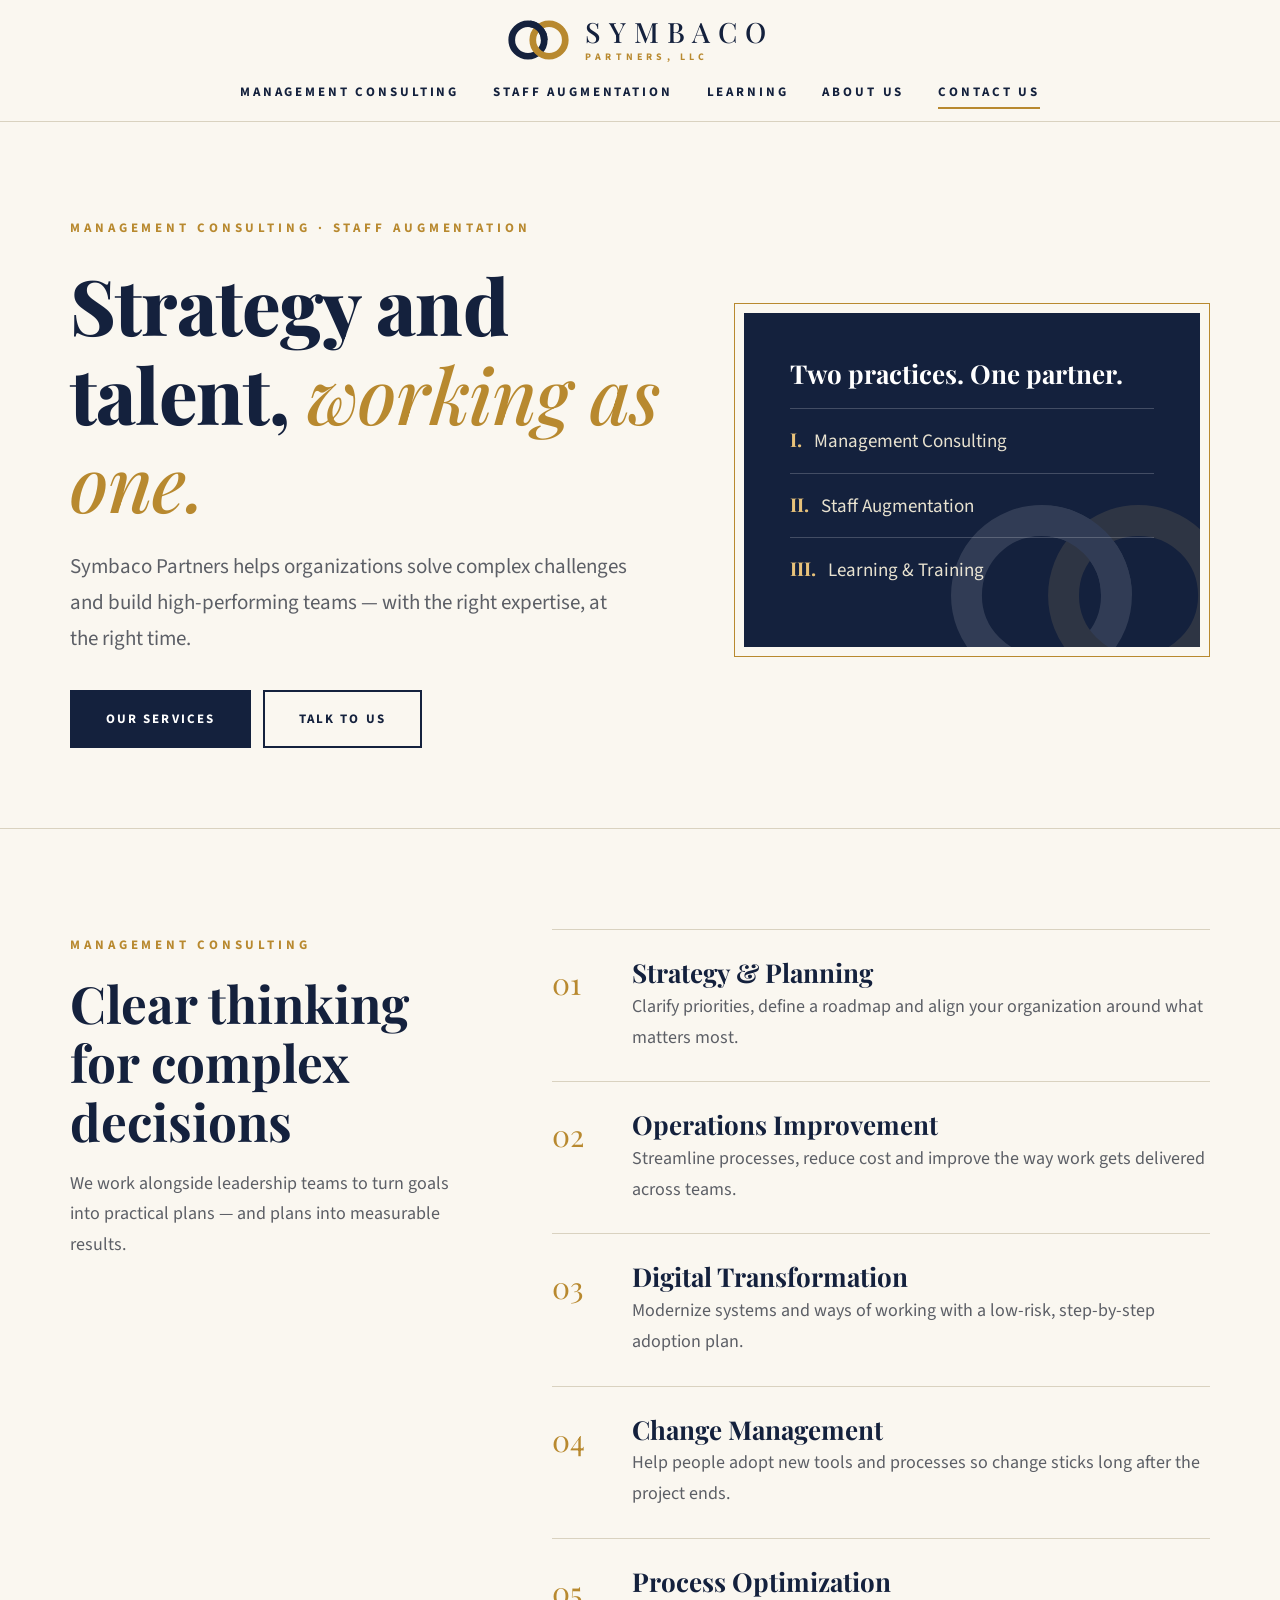
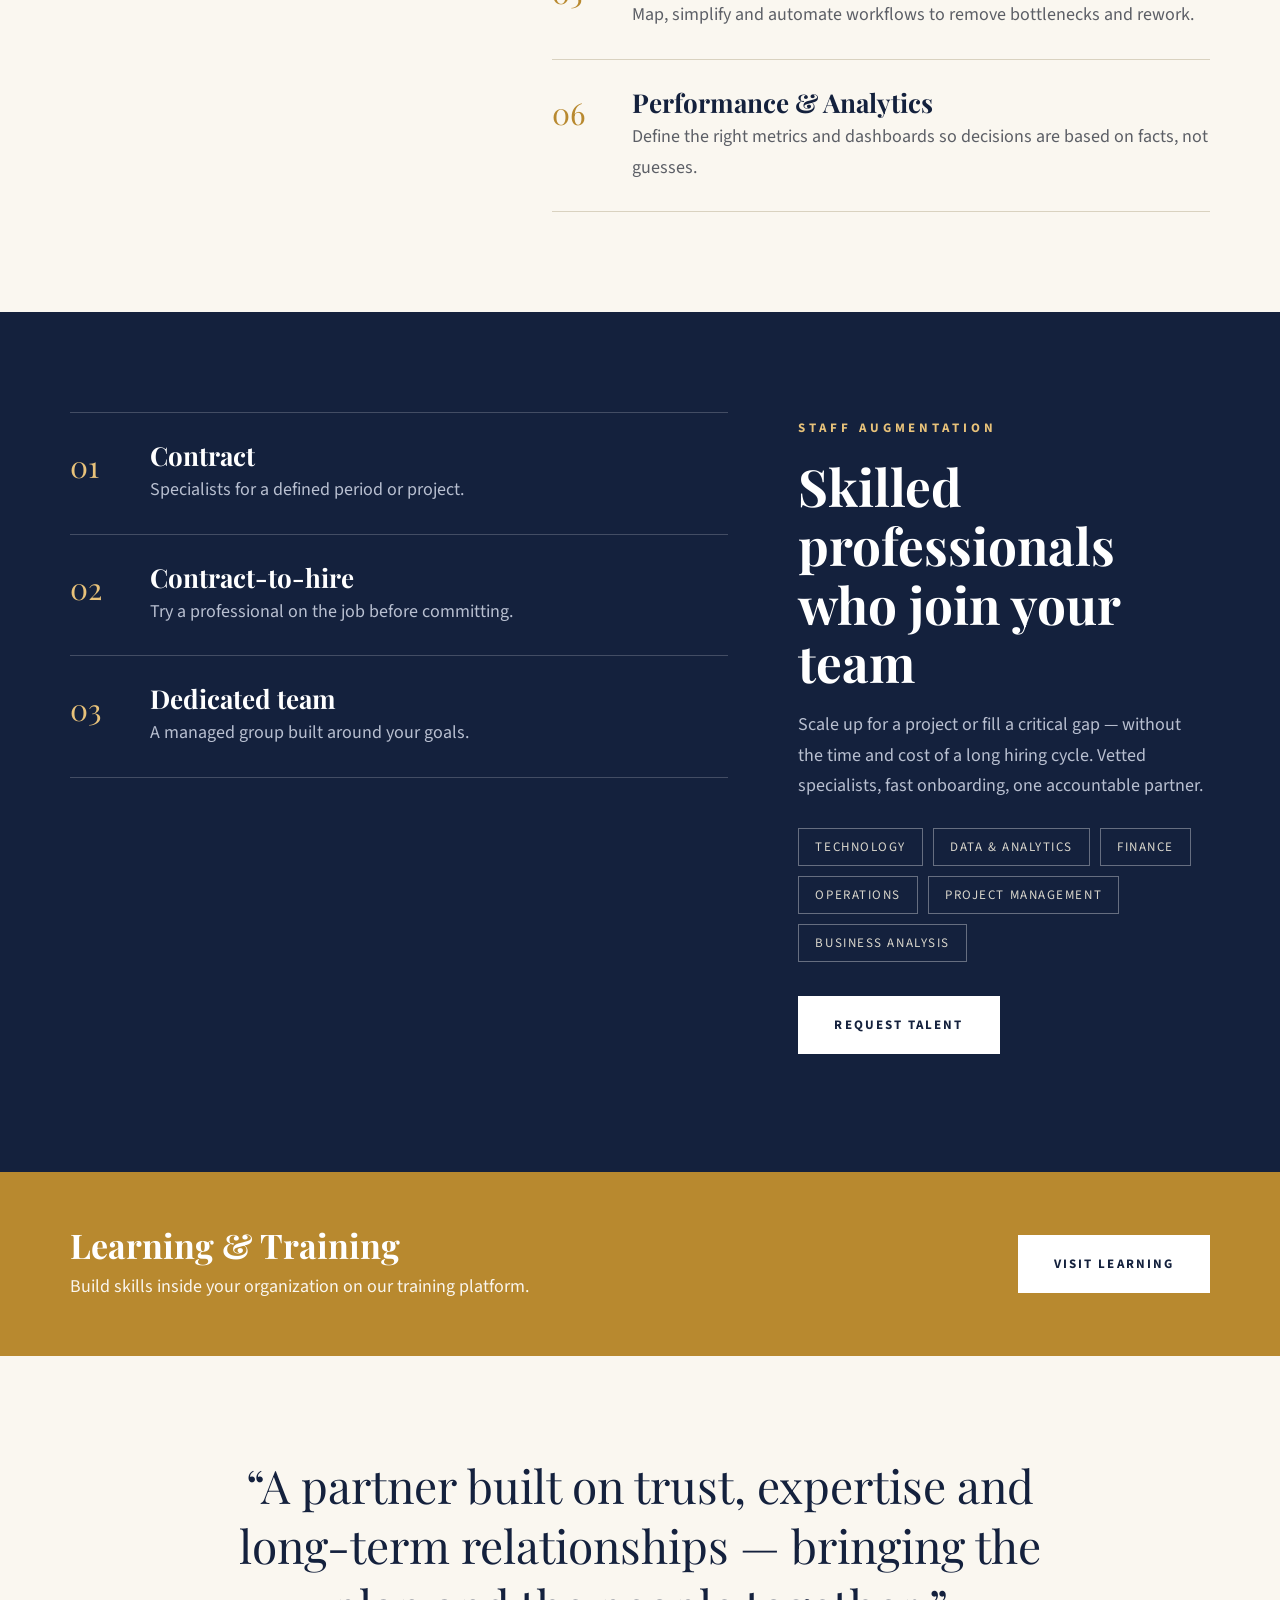
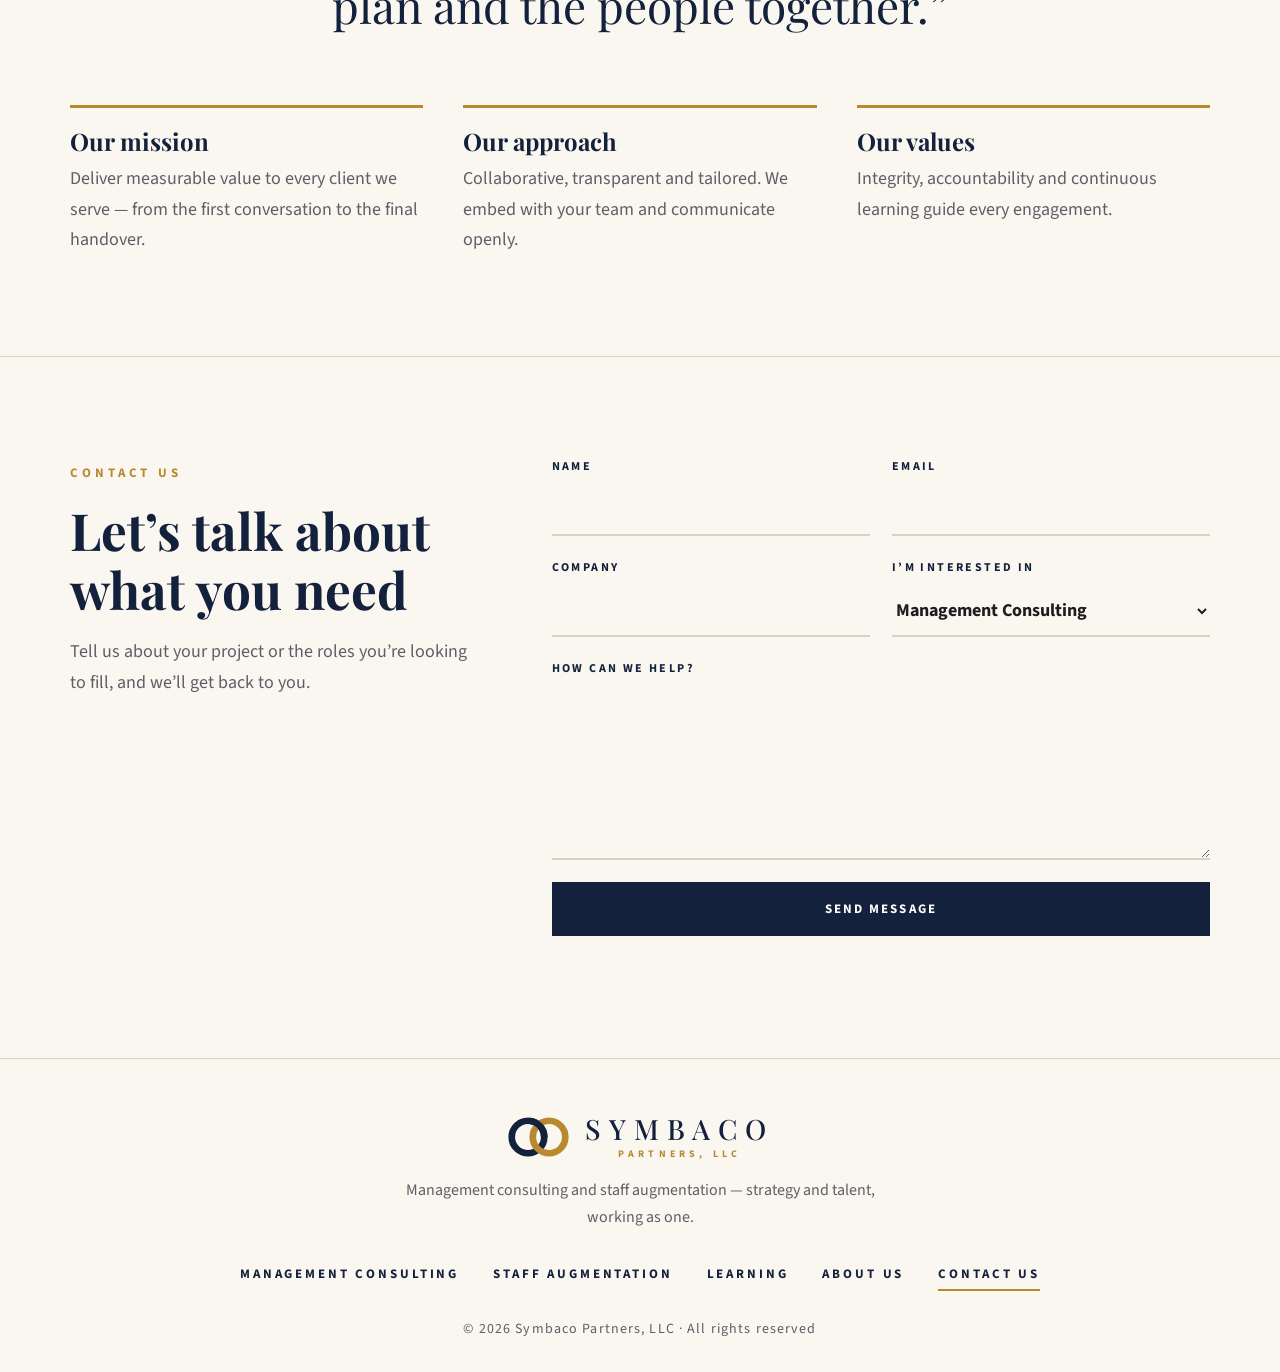
==== index.html @ 7334e963 "Symbaco Partners sample website: sample-1-executive" ====
<!doctype html>
<html lang="en"><head>
<meta charset="utf-8"><meta name="viewport" content="width=device-width,initial-scale=1">
<title>Symbaco Partners, LLC | Management Consulting & Staff Augmentation</title>
<meta name="description" content="Symbaco Partners helps organizations solve complex problems with expert management consulting and flexible staff augmentation.">
<meta name="theme-color" content="#14213d">
<link rel="canonical" href="https://symbaco-sample-1-executive.vercel.app/">
<meta property="og:type" content="website"><meta property="og:site_name" content="Symbaco Partners, LLC">
<meta property="og:title" content="Symbaco Partners, LLC | Management Consulting & Staff Augmentation"><meta property="og:description" content="Symbaco Partners helps organizations solve complex problems with expert management consulting and flexible staff augmentation.">
<meta property="og:url" content="https://symbaco-sample-1-executive.vercel.app/"><meta property="og:image" content="https://symbaco-sample-1-executive.vercel.app/assets/og-image.png">
<meta name="twitter:card" content="summary_large_image">
<link rel="icon" href="/assets/favicon.svg" type="image/svg+xml"><link rel="apple-touch-icon" href="/assets/apple-touch-icon.png">
<link rel="preconnect" href="https://fonts.googleapis.com"><link rel="preconnect" href="https://fonts.gstatic.com" crossorigin>
<link href="https://fonts.googleapis.com/css2?family=Playfair+Display:ital,wght@0,500;0,700;0,800;1,500&family=Source+Sans+3:wght@300;400;600;700&display=swap" rel="stylesheet">
<link rel="stylesheet" href="/css/style.css">
<script type="application/ld+json">{"@context":"https://schema.org","@type":"ProfessionalService","name":"Symbaco Partners, LLC","description":"Management consulting and staff augmentation.","url":"https://symbaco-sample-1-executive.vercel.app/","image":"https://symbaco-sample-1-executive.vercel.app/assets/og-image.png","areaServed":"US","serviceType":["Management Consulting","Staff Augmentation"]}</script>
</head><body class="">
<a class="skip" href="#main">Skip to content</a>
<header><div class="wrap top"><a class="brand " href="/" aria-label="Symbaco Partners, LLC – home"><svg xmlns="http://www.w3.org/2000/svg" viewBox="-6 20 136 92" style='height:44px;width:auto'><defs><clipPath id="a1"><rect x="44" y="0" width="40" height="66"/></clipPath></defs><circle cx="40" cy="66" r="34" fill="none" stroke="#14213d" stroke-width="14"/><circle cx="84" cy="66" r="34" fill="none" stroke="#b8892f" stroke-width="14"/><circle cx="40" cy="66" r="34" fill="none" stroke="#14213d" stroke-width="14" clip-path="url(#a1)"/></svg><span class="brand-text"><span class="b1">SYMBACO</span><span class="b2">PARTNERS, LLC</span></span></a><button class="burger" aria-label="Menu" aria-expanded="false" aria-controls="nav"><span></span><span></span><span></span></button><nav id="nav" aria-label="Main"><ul><li><a href="/#consulting">Management Consulting</a></li><li><a href="/#staffing">Staff Augmentation</a></li><li><a href="/learning">Learning</a></li><li><a href="/#about">About Us</a></li><li><a href="/#contact">Contact Us</a></li></ul></nav></div></header>
<main id="main">
<section class="hero" id="top"><div class="wrap"><div><span class="kicker">Management Consulting · Staff Augmentation</span>
<h1>Strategy and talent, <em>working as one.</em></h1><p>Symbaco Partners helps organizations solve complex challenges and build high-performing teams — with the right expertise, at the right time.</p>
<a class="btn" href="#consulting">Our services</a><a class="btn alt" href="#contact">Talk to us</a></div>
<div class="frame"><svg xmlns="http://www.w3.org/2000/svg" viewBox="-6 20 136 92" class="big" aria-hidden="true"><defs><clipPath id="a3"><rect x="44" y="0" width="40" height="66"/></clipPath></defs><circle cx="40" cy="66" r="34" fill="none" stroke="#fff" stroke-width="14"/><circle cx="84" cy="66" r="34" fill="none" stroke="#e8c27a" stroke-width="14"/><circle cx="40" cy="66" r="34" fill="none" stroke="#fff" stroke-width="14" clip-path="url(#a3)"/></svg><h3>Two practices. One partner.</h3><ul><li><b>I.</b>Management Consulting</li><li><b>II.</b>Staff Augmentation</li><li><b>III.</b>Learning &amp; Training</li></ul></div></div></section>
<hr class="rule">
<section id="consulting"><div class="wrap split"><div class="stick rv"><span class="kicker">Management Consulting</span><h2>Clear thinking for complex decisions</h2><p class="lede">We work alongside leadership teams to turn goals into practical plans — and plans into measurable results.</p></div><ul class="rows"><li class="rv"><div><h3>Strategy &amp; Planning</h3><p>Clarify priorities, define a roadmap and align your organization around what matters most.</p></div></li><li class="rv"><div><h3>Operations Improvement</h3><p>Streamline processes, reduce cost and improve the way work gets delivered across teams.</p></div></li><li class="rv"><div><h3>Digital Transformation</h3><p>Modernize systems and ways of working with a low-risk, step-by-step adoption plan.</p></div></li><li class="rv"><div><h3>Change Management</h3><p>Help people adopt new tools and processes so change sticks long after the project ends.</p></div></li><li class="rv"><div><h3>Process Optimization</h3><p>Map, simplify and automate workflows to remove bottlenecks and rework.</p></div></li><li class="rv"><div><h3>Performance &amp; Analytics</h3><p>Define the right metrics and dashboards so decisions are based on facts, not guesses.</p></div></li></ul></div></section>
<section id="staffing" class="dark"><div class="wrap split rev"><ul class="rows"><li class="rv"><div><h3>Contract</h3><p>Specialists for a defined period or project.</p></div></li><li class="rv"><div><h3>Contract-to-hire</h3><p>Try a professional on the job before committing.</p></div></li><li class="rv"><div><h3>Dedicated team</h3><p>A managed group built around your goals.</p></div></li></ul>
<div class="stick rv"><span class="kicker">Staff Augmentation</span><h2>Skilled professionals who join your team</h2><p class="lede">Scale up for a project or fill a critical gap — without the time and cost of a long hiring cycle. Vetted specialists, fast onboarding, one accountable partner.</p><div class="chips"><span>Technology</span><span>Data &amp; Analytics</span><span>Finance</span><span>Operations</span><span>Project Management</span><span>Business Analysis</span></div><p style="margin-top:34px"><a class="btn" style="background:#fff;color:var(--navy);border-color:#fff" href="#contact">Request talent</a></p></div></div></section>
<section class="band" style="padding:54px 0"><div class="wrap"><div><h2>Learning &amp; Training</h2><p>Build skills inside your organization on our training platform.</p></div><a class="btn" href="/learning">Visit Learning</a></div></section>
<section id="about"><div class="wrap"><p class="quote rv">“A partner built on trust, expertise and long-term relationships — bringing the plan and the people together.”</p>
<div class="three"><div class="rv"><h3>Our mission</h3><p>Deliver measurable value to every client we serve — from the first conversation to the final handover.</p></div><div class="rv"><h3>Our approach</h3><p>Collaborative, transparent and tailored. We embed with your team and communicate openly.</p></div><div class="rv"><h3>Our values</h3><p>Integrity, accountability and continuous learning guide every engagement.</p></div></div></div></section>
<hr class="rule">
<section id="contact"><div class="wrap split"><div class="rv"><span class="kicker">Contact Us</span><h2>Let’s talk about what you need</h2><p class="lede">Tell us about your project or the roles you’re looking to fill, and we’ll get back to you.</p></div><form id="contact-form" class="rv" novalidate>
<div class="row2"><label>Name<input name="name" required autocomplete="name"></label><label>Email<input type="email" name="email" required autocomplete="email"></label></div>
<div class="row2"><label>Company<input name="company" autocomplete="organization"></label><label>I’m interested in<select name="service"><option>Management Consulting</option><option>Staff Augmentation</option><option>Learning &amp; Training</option><option>Something else</option></select></label></div>
<label>How can we help?<textarea name="message" rows="5" required></textarea></label>
<input class="hp" name="website" tabindex="-1" autocomplete="off" aria-hidden="true">
<button class="btn" type="submit">Send message</button><p id="form-status" class="note" role="status" aria-live="polite"></p></form></div></section>
</main>
<footer><div class="wrap"><a class="brand " href="/" aria-label="Symbaco Partners, LLC – home"><svg xmlns="http://www.w3.org/2000/svg" viewBox="-6 20 136 92" style='height:44px;width:auto'><defs><clipPath id="a2"><rect x="44" y="0" width="40" height="66"/></clipPath></defs><circle cx="40" cy="66" r="34" fill="none" stroke="#14213d" stroke-width="14"/><circle cx="84" cy="66" r="34" fill="none" stroke="#b8892f" stroke-width="14"/><circle cx="40" cy="66" r="34" fill="none" stroke="#14213d" stroke-width="14" clip-path="url(#a2)"/></svg><span class="brand-text"><span class="b1">SYMBACO</span><span class="b2">PARTNERS, LLC</span></span></a><p>Management consulting and staff augmentation — strategy and talent, working as one.</p><nav aria-label="Main"><ul><li><a href="/#consulting">Management Consulting</a></li><li><a href="/#staffing">Staff Augmentation</a></li><li><a href="/learning">Learning</a></li><li><a href="/#about">About Us</a></li><li><a href="/#contact">Contact Us</a></li></ul></nav><small>© <span id="year">2026</span> Symbaco Partners, LLC · All rights reserved</small></div></footer>
<script src="/js/main.js" defer></script></body></html>
---- css/style.css ----
:root{--ivory:#faf7f0;--navy:#14213d;--gold:#b8892f;--ink:#1d1d1f;--mut:#5c5f66;--line:#d9d2c0}
*{box-sizing:border-box}html{scroll-behavior:smooth;scroll-padding-top:110px}
body{margin:0;background:var(--ivory);color:var(--ink);font-family:"Source Sans 3",Helvetica,Arial,sans-serif;font-size:18px;line-height:1.7}
h1,h2,h3,h4{font-family:"Playfair Display",Georgia,serif;color:var(--navy);line-height:1.15;margin:0}
a{color:var(--gold)}.skip{position:absolute;left:-999px;background:var(--navy);color:#fff;padding:10px}.skip:focus{left:8px;top:8px;z-index:99}
:focus-visible{outline:3px solid var(--gold);outline-offset:3px}
.wrap{width:min(1140px,100% - 48px);margin-inline:auto}
header{background:var(--ivory);border-bottom:1px solid var(--line);position:sticky;top:0;z-index:40}
.top{display:flex;flex-direction:column;align-items:center;padding:18px 0 0}
.brand{display:flex;align-items:center;gap:14px;text-decoration:none}
.b1{font-family:"Playfair Display",serif;font-size:28px;letter-spacing:.28em;color:var(--navy);font-weight:500}
.b2{font-size:10px;letter-spacing:.42em;color:var(--gold);font-weight:700;margin-top:6px}
.brand-text{display:flex;flex-direction:column;line-height:1}
nav ul{display:flex;gap:34px;list-style:none;margin:14px 0 0;padding:0 0 14px;justify-content:center}
nav a{color:var(--navy);text-decoration:none;font-size:13px;letter-spacing:.22em;text-transform:uppercase;font-weight:700;padding:6px 0;border-bottom:2px solid transparent}
nav a:hover,nav a.active{border-bottom-color:var(--gold)}
.burger{display:none;position:absolute;right:20px;top:22px;background:none;border:1px solid var(--navy);width:44px;height:44px;cursor:pointer}
.burger span{display:block;width:20px;height:2px;background:var(--navy);margin:5px auto}
.hero{padding:90px 0 80px}
.hero .wrap{display:grid;grid-template-columns:1.25fr 1fr;gap:70px;align-items:center}
.kicker{font-size:13px;letter-spacing:.3em;text-transform:uppercase;color:var(--gold);font-weight:700}
.hero h1{font-size:clamp(44px,6vw,80px);font-weight:800;margin:18px 0 24px;letter-spacing:-.01em}
.hero h1 em{color:var(--gold);font-weight:500}
.hero p{font-size:21px;color:var(--mut);max-width:560px;margin:0 0 34px}
.btn{display:inline-block;padding:16px 34px;background:var(--navy);color:#fff;text-decoration:none;letter-spacing:.16em;text-transform:uppercase;font-size:13px;font-weight:700;border:2px solid var(--navy);font-family:inherit;cursor:pointer}
.btn:hover{background:transparent;color:var(--navy)}.btn.alt{background:transparent;color:var(--navy);margin-left:12px}.btn.alt:hover{background:var(--navy);color:#fff}
.frame{overflow:hidden;background:var(--navy);padding:46px;position:relative;color:#e8e2d0;border:10px solid var(--ivory);outline:1px solid var(--gold);outline-offset:-1px}
.frame .big{position:absolute;right:-40px;bottom:-50px;width:300px;opacity:.12}
.frame h3{color:#fff;font-size:26px;margin-bottom:20px}.frame ul{list-style:none;margin:0;padding:0}
.frame li{padding:14px 0;border-top:1px solid rgba(255,255,255,.2);font-size:19px}.frame li b{color:#e8c27a;font-family:"Playfair Display",serif;margin-right:12px}
.rule{height:1px;background:var(--line);border:0;margin:0}
section{padding:100px 0}
.split{display:grid;grid-template-columns:1fr 1.6fr;gap:70px}
.split.rev{grid-template-columns:1.6fr 1fr}
.split h2{font-size:clamp(34px,4vw,52px);margin:14px 0 18px}.split .lede{color:var(--mut)}
.stick{position:sticky;top:150px;align-self:start}
.rows{list-style:none;margin:0;padding:0;counter-reset:r}
.rows li{display:grid;grid-template-columns:70px 1fr;gap:10px;padding:28px 0;border-top:1px solid var(--line)}
.rows li:last-child{border-bottom:1px solid var(--line)}
.rows li::before{counter-increment:r;content:counter(r,decimal-leading-zero);font-family:"Playfair Display",serif;font-size:30px;color:var(--gold)}
.rows h3{font-size:26px;margin-bottom:4px}.rows p{margin:0;color:var(--mut)}
.dark{background:var(--navy);color:#d9d6cc}.dark h2,.dark h3{color:#fff}.dark .lede{color:#b8bfd0}
.dark .rows li{border-color:rgba(255,255,255,.2)}.dark .rows p{color:#b8bfd0}.dark .rows li::before{color:#e8c27a}
.dark .kicker{color:#e8c27a}
.chips{display:flex;flex-wrap:wrap;gap:10px;margin-top:26px}.chips span{border:1px solid rgba(255,255,255,.35);padding:7px 16px;font-size:13px;letter-spacing:.12em;text-transform:uppercase}
.quote{font-family:"Playfair Display",serif;font-size:clamp(28px,3.6vw,46px);line-height:1.3;text-align:center;max-width:900px;margin:0 auto 70px;color:var(--navy)}
.three{display:grid;grid-template-columns:repeat(3,1fr);gap:40px}
.three div{border-top:3px solid var(--gold);padding-top:20px}.three h3{font-size:24px;margin-bottom:8px}.three p{margin:0;color:var(--mut)}
.band{background:var(--gold);color:#fff;padding:54px 0}
.band .wrap{display:flex;justify-content:space-between;align-items:center;gap:24px;flex-wrap:wrap}
.band h2{color:#fff;font-size:34px}.band p{margin:6px 0 0;opacity:.92}.band .btn{background:#fff;color:var(--navy);border-color:#fff}.band .btn:hover{background:transparent;color:#fff}
form{display:grid;gap:22px}.row2{display:grid;grid-template-columns:1fr 1fr;gap:22px}
label{font-size:12px;letter-spacing:.2em;text-transform:uppercase;font-weight:700;color:var(--navy);display:grid;gap:6px}
input,select,textarea{font:inherit;font-size:18px;border:0;border-bottom:2px solid var(--line);background:transparent;padding:10px 0;color:var(--ink);border-radius:0;width:100%}
input:focus,select:focus,textarea:focus{outline:0;border-bottom-color:var(--gold)}
.note{margin:0;font-size:15px}.ok{color:#2f7a3d}.err{color:#a3262a}.hp{position:absolute;left:-9999px}
footer{background:var(--ivory);border-top:1px solid var(--line);padding:56px 0 30px;text-align:center}
footer .brand{justify-content:center}footer p{color:var(--mut);margin:18px auto 0;max-width:480px;font-size:16px}
footer small{display:block;margin-top:30px;color:var(--mut);font-size:14px;letter-spacing:.08em}
footer nav ul{padding:0;margin:26px 0 0}
.rv{opacity:0;transform:translateY(20px);transition:.7s}.rv.in{opacity:1;transform:none}
.pagehead{padding:90px 0 60px;text-align:center}.pagehead h1{font-size:clamp(40px,5vw,66px);margin:14px 0}.pagehead p{color:var(--mut);max-width:620px;margin:0 auto;font-size:21px}
@media(prefers-reduced-motion:reduce){html{scroll-behavior:auto}.rv{opacity:1;transform:none;transition:none}}
@media(max-width:900px){.hero .wrap,.split,.split.rev{grid-template-columns:1fr;gap:40px}.three{grid-template-columns:1fr}.stick{position:static}.row2{grid-template-columns:1fr}
.burger{display:block}nav{display:none;width:100%;border-top:1px solid var(--line)}nav.open{display:block}nav ul{flex-direction:column;align-items:center;gap:6px;margin:0;padding:14px 0 18px}
.top{position:relative}section{padding:70px 0}.hero{padding:60px 0}.btn.alt{margin:12px 0 0}}
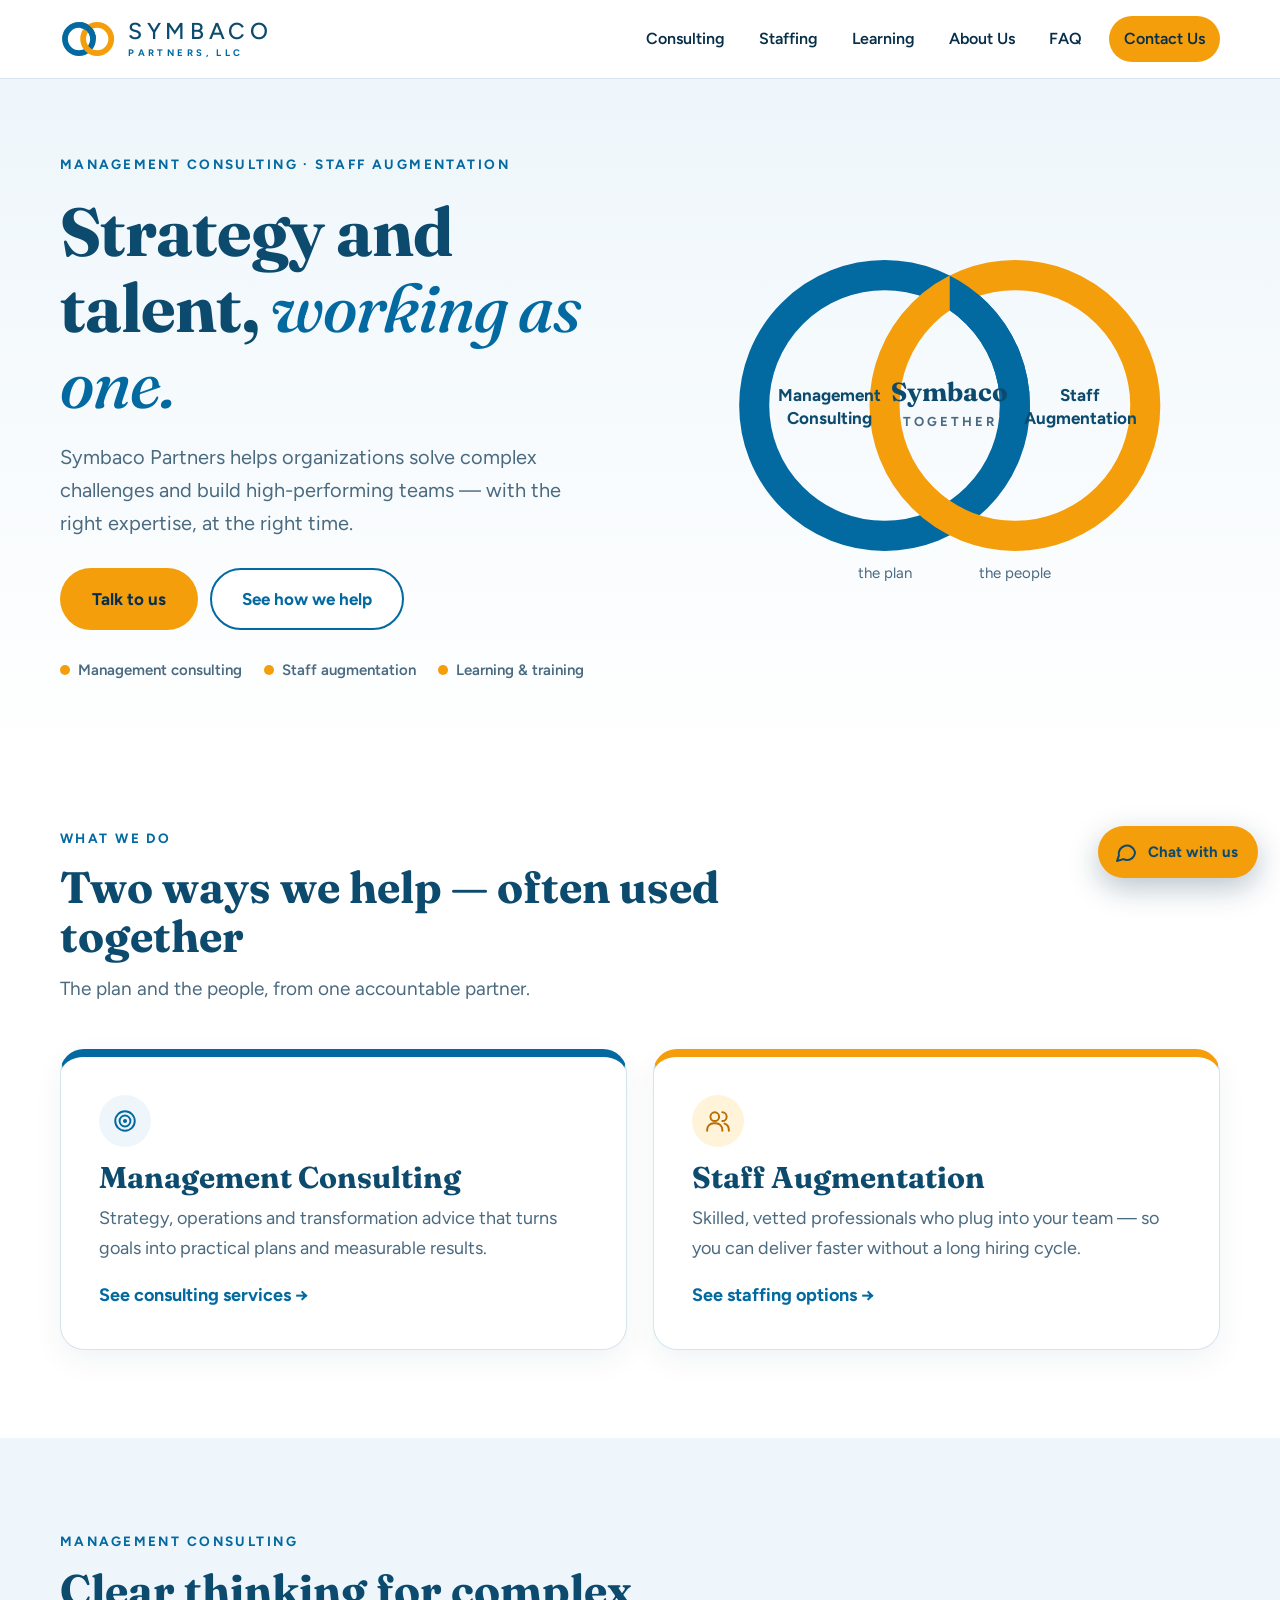
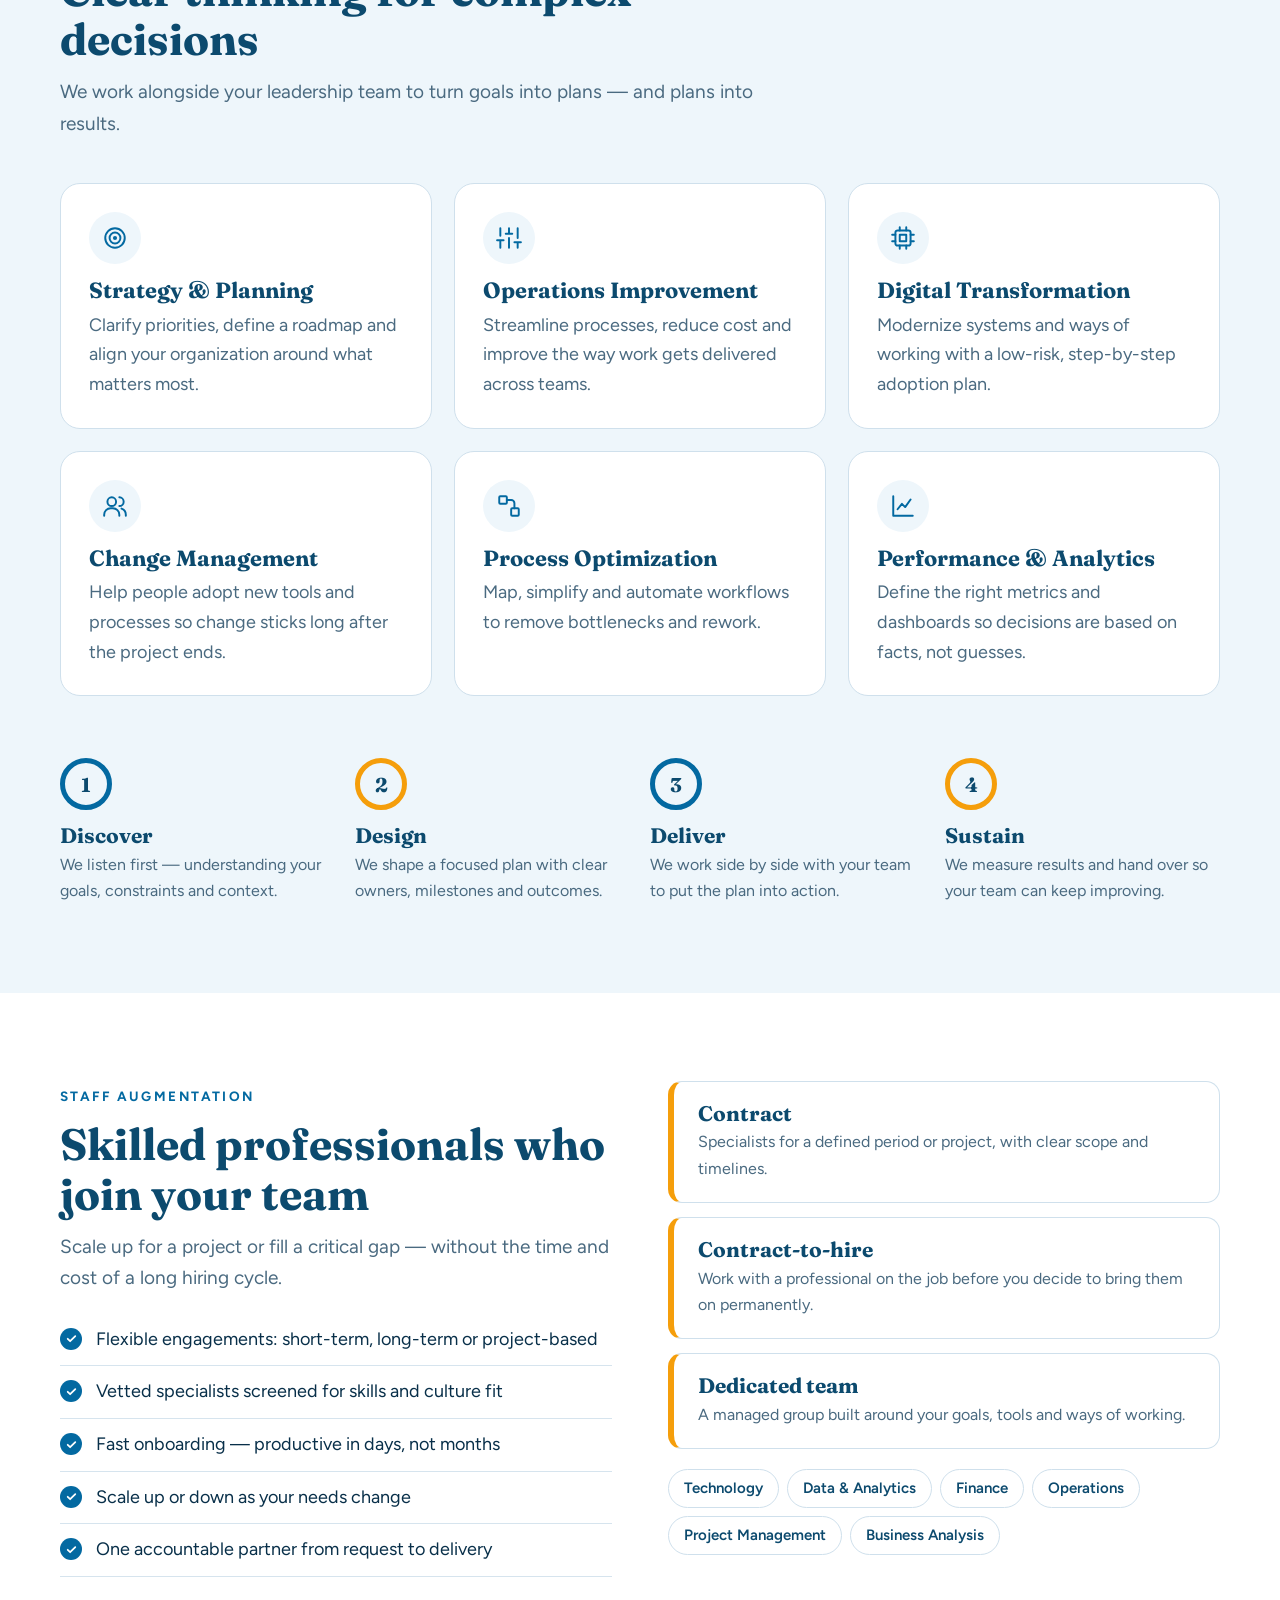
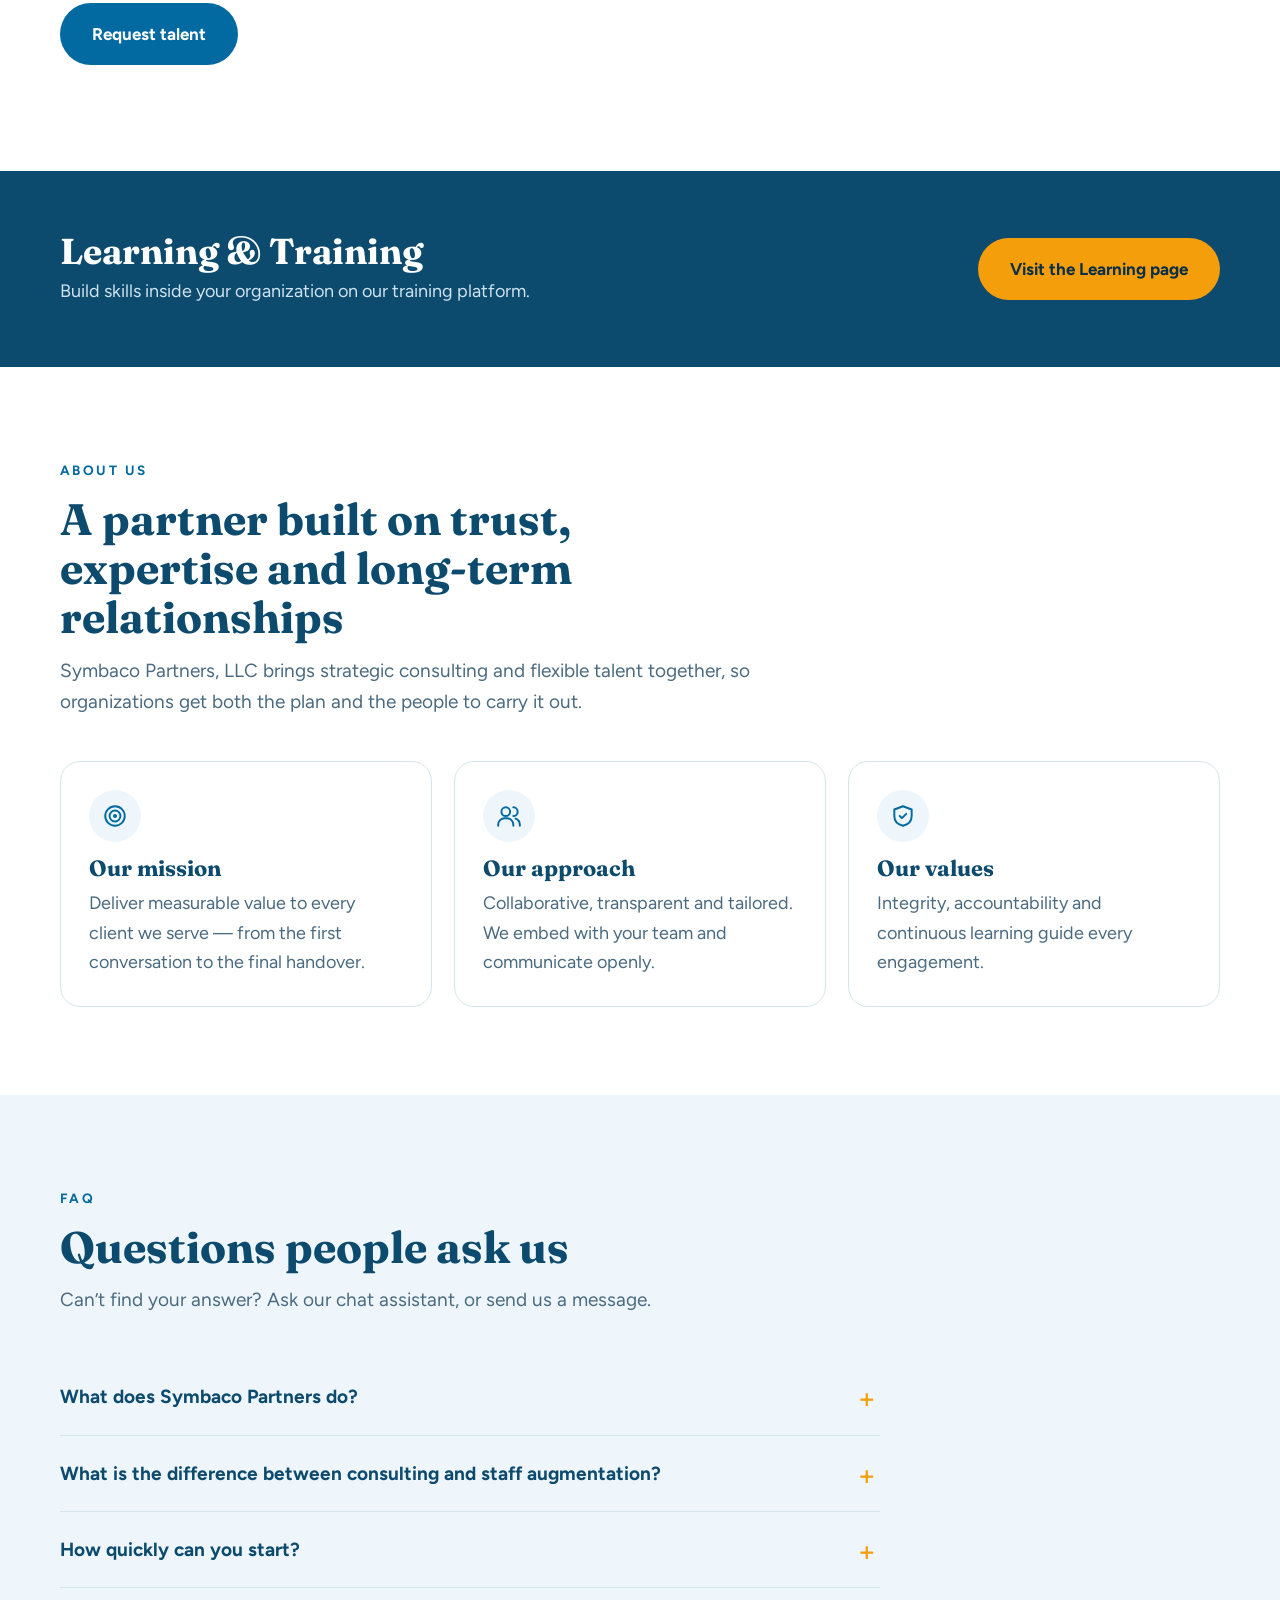
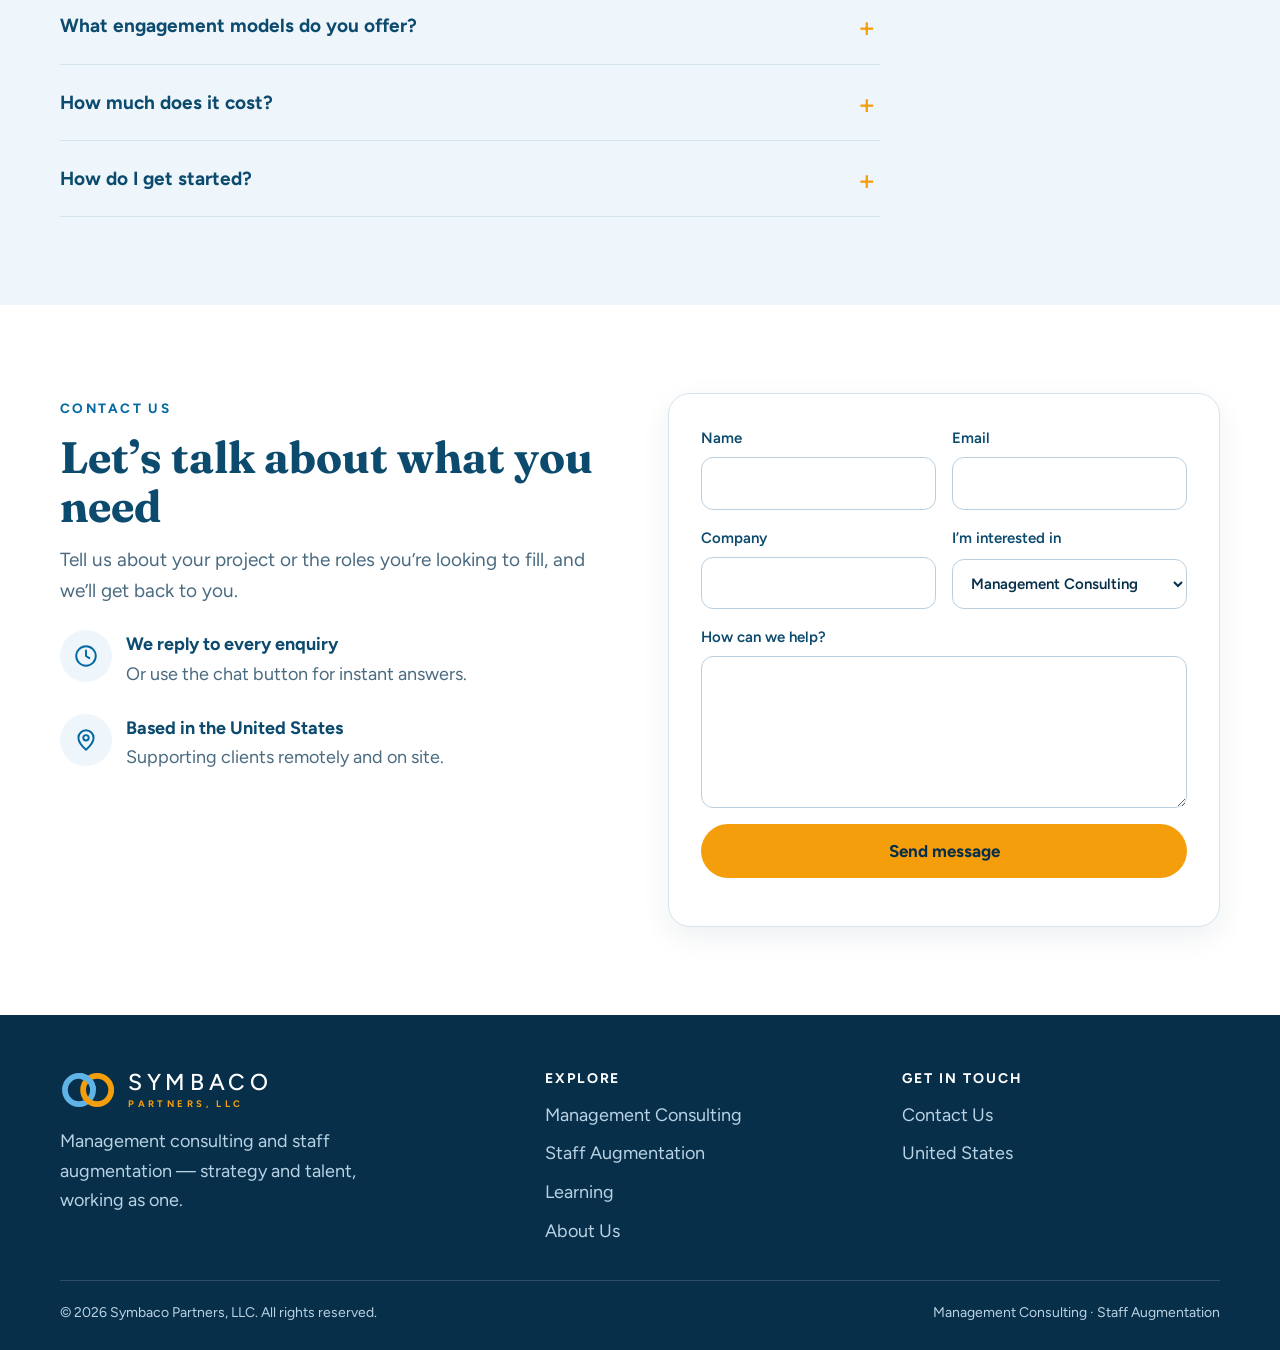
==== commit 3c34ec8e: "Redesign: logo palette, new fonts, no grid backgrounds, chatbot, FAQ" ====
--- a/index.html
+++ b/index.html
@@ -3,7 +3,7 @@
 <meta charset="utf-8"><meta name="viewport" content="width=device-width,initial-scale=1">
 <title>Symbaco Partners, LLC | Management Consulting & Staff Augmentation</title>
 <meta name="description" content="Symbaco Partners helps organizations solve complex problems with expert management consulting and flexible staff augmentation.">
-<meta name="theme-color" content="#14213d">
+<meta name="theme-color" content="#ffffff">
 <link rel="canonical" href="https://symbaco-sample-1-executive.vercel.app/">
 <meta property="og:type" content="website"><meta property="og:site_name" content="Symbaco Partners, LLC">
 <meta property="og:title" content="Symbaco Partners, LLC | Management Consulting & Staff Augmentation"><meta property="og:description" content="Symbaco Partners helps organizations solve complex problems with expert management consulting and flexible staff augmentation.">
@@ -11,31 +11,40 @@
 <meta name="twitter:card" content="summary_large_image">
 <link rel="icon" href="/assets/favicon.svg" type="image/svg+xml"><link rel="apple-touch-icon" href="/assets/apple-touch-icon.png">
 <link rel="preconnect" href="https://fonts.googleapis.com"><link rel="preconnect" href="https://fonts.gstatic.com" crossorigin>
-<link href="https://fonts.googleapis.com/css2?family=Playfair+Display:ital,wght@0,500;0,700;0,800;1,500&family=Source+Sans+3:wght@300;400;600;700&display=swap" rel="stylesheet">
-<link rel="stylesheet" href="/css/style.css">
+<link href="https://fonts.googleapis.com/css2?family=Fraunces:ital,opsz,wght@0,9..144,500;0,9..144,700;1,9..144,500&family=Figtree:wght@400;500;600;700&display=swap" rel="stylesheet">
+<link rel="stylesheet" href="/css/style.css"><link rel="stylesheet" href="/css/chat.css">
 <script type="application/ld+json">{"@context":"https://schema.org","@type":"ProfessionalService","name":"Symbaco Partners, LLC","description":"Management consulting and staff augmentation.","url":"https://symbaco-sample-1-executive.vercel.app/","image":"https://symbaco-sample-1-executive.vercel.app/assets/og-image.png","areaServed":"US","serviceType":["Management Consulting","Staff Augmentation"]}</script>
 </head><body class="">
 <a class="skip" href="#main">Skip to content</a>
-<header><div class="wrap top"><a class="brand " href="/" aria-label="Symbaco Partners, LLC – home"><svg xmlns="http://www.w3.org/2000/svg" viewBox="-6 20 136 92" style='height:44px;width:auto'><defs><clipPath id="a1"><rect x="44" y="0" width="40" height="66"/></clipPath></defs><circle cx="40" cy="66" r="34" fill="none" stroke="#14213d" stroke-width="14"/><circle cx="84" cy="66" r="34" fill="none" stroke="#b8892f" stroke-width="14"/><circle cx="40" cy="66" r="34" fill="none" stroke="#14213d" stroke-width="14" clip-path="url(#a1)"/></svg><span class="brand-text"><span class="b1">SYMBACO</span><span class="b2">PARTNERS, LLC</span></span></a><button class="burger" aria-label="Menu" aria-expanded="false" aria-controls="nav"><span></span><span></span><span></span></button><nav id="nav" aria-label="Main"><ul><li><a href="/#consulting">Management Consulting</a></li><li><a href="/#staffing">Staff Augmentation</a></li><li><a href="/learning">Learning</a></li><li><a href="/#about">About Us</a></li><li><a href="/#contact">Contact Us</a></li></ul></nav></div></header>
+<header><div class="wrap bar"><a class="brand " href="/" aria-label="Symbaco Partners, LLC – home"><svg xmlns="http://www.w3.org/2000/svg" viewBox="-6 20 136 92" style='height:38px;width:auto'><defs><clipPath id="a1"><rect x="44" y="0" width="40" height="66"/></clipPath></defs><circle cx="40" cy="66" r="34" fill="none" stroke="#0369a1" stroke-width="14"/><circle cx="84" cy="66" r="34" fill="none" stroke="#f59e0b" stroke-width="14"/><circle cx="40" cy="66" r="34" fill="none" stroke="#0369a1" stroke-width="14" clip-path="url(#a1)"/></svg><span class="brand-text"><span class="b1">SYMBACO</span><span class="b2">PARTNERS, LLC</span></span></a><button class="burger" aria-label="Menu" aria-expanded="false" aria-controls="nav"><span></span><span></span><span></span></button><nav id="nav" aria-label="Main"><ul><li><a href="/#consulting">Consulting</a></li><li><a href="/#staffing">Staffing</a></li><li><a href="/learning">Learning</a></li><li><a href="/#about">About Us</a></li><li><a href="/#faq">FAQ</a></li><li><a class="go" href="/#contact">Contact Us</a></li></ul></nav></div></header>
 <main id="main">
-<section class="hero" id="top"><div class="wrap"><div><span class="kicker">Management Consulting · Staff Augmentation</span>
-<h1>Strategy and talent, <em>working as one.</em></h1><p>Symbaco Partners helps organizations solve complex challenges and build high-performing teams — with the right expertise, at the right time.</p>
-<a class="btn" href="#consulting">Our services</a><a class="btn alt" href="#contact">Talk to us</a></div>
-<div class="frame"><svg xmlns="http://www.w3.org/2000/svg" viewBox="-6 20 136 92" class="big" aria-hidden="true"><defs><clipPath id="a3"><rect x="44" y="0" width="40" height="66"/></clipPath></defs><circle cx="40" cy="66" r="34" fill="none" stroke="#fff" stroke-width="14"/><circle cx="84" cy="66" r="34" fill="none" stroke="#e8c27a" stroke-width="14"/><circle cx="40" cy="66" r="34" fill="none" stroke="#fff" stroke-width="14" clip-path="url(#a3)"/></svg><h3>Two practices. One partner.</h3><ul><li><b>I.</b>Management Consulting</li><li><b>II.</b>Staff Augmentation</li><li><b>III.</b>Learning &amp; Training</li></ul></div></div></section>
-<hr class="rule">
-<section id="consulting"><div class="wrap split"><div class="stick rv"><span class="kicker">Management Consulting</span><h2>Clear thinking for complex decisions</h2><p class="lede">We work alongside leadership teams to turn goals into practical plans — and plans into measurable results.</p></div><ul class="rows"><li class="rv"><div><h3>Strategy &amp; Planning</h3><p>Clarify priorities, define a roadmap and align your organization around what matters most.</p></div></li><li class="rv"><div><h3>Operations Improvement</h3><p>Streamline processes, reduce cost and improve the way work gets delivered across teams.</p></div></li><li class="rv"><div><h3>Digital Transformation</h3><p>Modernize systems and ways of working with a low-risk, step-by-step adoption plan.</p></div></li><li class="rv"><div><h3>Change Management</h3><p>Help people adopt new tools and processes so change sticks long after the project ends.</p></div></li><li class="rv"><div><h3>Process Optimization</h3><p>Map, simplify and automate workflows to remove bottlenecks and rework.</p></div></li><li class="rv"><div><h3>Performance &amp; Analytics</h3><p>Define the right metrics and dashboards so decisions are based on facts, not guesses.</p></div></li></ul></div></section>
-<section id="staffing" class="dark"><div class="wrap split rev"><ul class="rows"><li class="rv"><div><h3>Contract</h3><p>Specialists for a defined period or project.</p></div></li><li class="rv"><div><h3>Contract-to-hire</h3><p>Try a professional on the job before committing.</p></div></li><li class="rv"><div><h3>Dedicated team</h3><p>A managed group built around your goals.</p></div></li></ul>
-<div class="stick rv"><span class="kicker">Staff Augmentation</span><h2>Skilled professionals who join your team</h2><p class="lede">Scale up for a project or fill a critical gap — without the time and cost of a long hiring cycle. Vetted specialists, fast onboarding, one accountable partner.</p><div class="chips"><span>Technology</span><span>Data &amp; Analytics</span><span>Finance</span><span>Operations</span><span>Project Management</span><span>Business Analysis</span></div><p style="margin-top:34px"><a class="btn" style="background:#fff;color:var(--navy);border-color:#fff" href="#contact">Request talent</a></p></div></div></section>
-<section class="band" style="padding:54px 0"><div class="wrap"><div><h2>Learning &amp; Training</h2><p>Build skills inside your organization on our training platform.</p></div><a class="btn" href="/learning">Visit Learning</a></div></section>
-<section id="about"><div class="wrap"><p class="quote rv">“A partner built on trust, expertise and long-term relationships — bringing the plan and the people together.”</p>
-<div class="three"><div class="rv"><h3>Our mission</h3><p>Deliver measurable value to every client we serve — from the first conversation to the final handover.</p></div><div class="rv"><h3>Our approach</h3><p>Collaborative, transparent and tailored. We embed with your team and communicate openly.</p></div><div class="rv"><h3>Our values</h3><p>Integrity, accountability and continuous learning guide every engagement.</p></div></div></div></section>
-<hr class="rule">
-<section id="contact"><div class="wrap split"><div class="rv"><span class="kicker">Contact Us</span><h2>Let’s talk about what you need</h2><p class="lede">Tell us about your project or the roles you’re looking to fill, and we’ll get back to you.</p></div><form id="contact-form" class="rv" novalidate>
+<section class="hero" id="top"><div class="wrap"><div><span class="eyebrow">Management Consulting · Staff Augmentation</span>
+<h1>Strategy and talent, <em>working as one.</em></h1><p class="lead">Symbaco Partners helps organizations solve complex challenges and build high-performing teams — with the right expertise, at the right time.</p>
+<a class="btn o" href="#contact">Talk to us</a> <a class="btn l" href="#services" style="margin-left:8px">See how we help</a>
+<ul class="ticks"><li>Management consulting</li><li>Staff augmentation</li><li>Learning &amp; training</li></ul></div><svg class="venn" viewBox="0 0 540 380" role="img" aria-label="Two overlapping rings: Management Consulting in blue and Staff Augmentation in orange, joined by Symbaco"><defs><clipPath id="vc"><rect x="270" y="0" width="140" height="190"/></clipPath></defs>
+<circle cx="205" cy="180" r="130" fill="none" stroke="#0369a1" stroke-width="30"/><circle cx="335" cy="180" r="130" fill="none" stroke="#f59e0b" stroke-width="30"/><circle cx="205" cy="180" r="130" fill="none" stroke="#0369a1" stroke-width="30" clip-path="url(#vc)"/>
+<text x="270" y="176" text-anchor="middle" font-family="Fraunces,serif" font-size="26" font-weight="700" fill="#0c4a6e">Symbaco</text><text x="270" y="200" text-anchor="middle" font-family="Figtree,sans-serif" font-size="13" font-weight="700" letter-spacing="3" fill="#4a6a80">TOGETHER</text>
+<text x="150" y="176" text-anchor="middle" font-family="Figtree,sans-serif" font-size="17" font-weight="700" fill="#0c4a6e">Management</text><text x="150" y="198" text-anchor="middle" font-family="Figtree,sans-serif" font-size="17" font-weight="700" fill="#0c4a6e">Consulting</text>
+<text x="400" y="176" text-anchor="middle" font-family="Figtree,sans-serif" font-size="17" font-weight="700" fill="#0c4a6e">Staff</text><text x="400" y="198" text-anchor="middle" font-family="Figtree,sans-serif" font-size="17" font-weight="700" fill="#0c4a6e">Augmentation</text>
+<text x="205" y="352" text-anchor="middle" font-family="Figtree,sans-serif" font-size="15" fill="#4a6a80">the plan</text><text x="335" y="352" text-anchor="middle" font-family="Figtree,sans-serif" font-size="15" fill="#4a6a80">the people</text></svg></div></section>
+<section id="services" style="padding-top:60px"><div class="wrap"><div class="sh rv"><span class="eyebrow">What we do</span><h2>Two ways we help — often used together</h2><p>The plan and the people, from one accountable partner.</p></div>
+<div class="two"><article class="big c rv"><span class="ico"><svg viewBox="0 0 24 24" aria-hidden="true" fill="none" stroke="currentColor" stroke-width="1.8" stroke-linecap="round" stroke-linejoin="round"><circle cx="12" cy="12" r="9"/><circle cx="12" cy="12" r="5"/><circle cx="12" cy="12" r="1"/></svg></span><h3>Management Consulting</h3><p>Strategy, operations and transformation advice that turns goals into practical plans and measurable results.</p><a class="more" href="#consulting">See consulting services →</a></article>
+<article class="big s rv"><span class="ico"><svg viewBox="0 0 24 24" aria-hidden="true" fill="none" stroke="currentColor" stroke-width="1.8" stroke-linecap="round" stroke-linejoin="round"><circle cx="9" cy="8" r="4"/><path d="M2 21v-1a6 6 0 0 1 6-6h2a6 6 0 0 1 6 6v1"/><path d="M16 4a4 4 0 0 1 0 8M22 21v-1a6 6 0 0 0-4-5.6"/></svg></span><h3>Staff Augmentation</h3><p>Skilled, vetted professionals who plug into your team — so you can deliver faster without a long hiring cycle.</p><a class="more" href="#staffing">See staffing options →</a></article></div></div></section>
+<section id="consulting" class="alt"><div class="wrap"><div class="sh rv"><span class="eyebrow">Management Consulting</span><h2>Clear thinking for complex decisions</h2><p>We work alongside your leadership team to turn goals into plans — and plans into results.</p></div><div class="cards"><article class="card rv"><span class="ico"><svg viewBox="0 0 24 24" aria-hidden="true" fill="none" stroke="currentColor" stroke-width="1.8" stroke-linecap="round" stroke-linejoin="round"><circle cx="12" cy="12" r="9"/><circle cx="12" cy="12" r="5"/><circle cx="12" cy="12" r="1"/></svg></span><h3>Strategy &amp; Planning</h3><p>Clarify priorities, define a roadmap and align your organization around what matters most.</p></article><article class="card rv"><span class="ico"><svg viewBox="0 0 24 24" aria-hidden="true" fill="none" stroke="currentColor" stroke-width="1.8" stroke-linecap="round" stroke-linejoin="round"><path d="M4 21v-7M4 10V3M12 21v-9M12 8V3M20 21v-5M20 12V3M1 14h6M9 8h6M17 16h6"/></svg></span><h3>Operations Improvement</h3><p>Streamline processes, reduce cost and improve the way work gets delivered across teams.</p></article><article class="card rv"><span class="ico"><svg viewBox="0 0 24 24" aria-hidden="true" fill="none" stroke="currentColor" stroke-width="1.8" stroke-linecap="round" stroke-linejoin="round"><rect x="5" y="5" width="14" height="14" rx="2"/><rect x="9" y="9" width="6" height="6"/><path d="M9 2v3M15 2v3M9 19v3M15 19v3M2 9h3M2 15h3M19 9h3M19 15h3"/></svg></span><h3>Digital Transformation</h3><p>Modernize systems and ways of working with a low-risk, step-by-step adoption plan.</p></article><article class="card rv"><span class="ico"><svg viewBox="0 0 24 24" aria-hidden="true" fill="none" stroke="currentColor" stroke-width="1.8" stroke-linecap="round" stroke-linejoin="round"><circle cx="9" cy="8" r="4"/><path d="M2 21v-1a6 6 0 0 1 6-6h2a6 6 0 0 1 6 6v1"/><path d="M16 4a4 4 0 0 1 0 8M22 21v-1a6 6 0 0 0-4-5.6"/></svg></span><h3>Change Management</h3><p>Help people adopt new tools and processes so change sticks long after the project ends.</p></article><article class="card rv"><span class="ico"><svg viewBox="0 0 24 24" aria-hidden="true" fill="none" stroke="currentColor" stroke-width="1.8" stroke-linecap="round" stroke-linejoin="round"><rect x="3" y="3" width="7" height="7" rx="1"/><rect x="14" y="14" width="7" height="7" rx="1"/><path d="M10 6.5h4a3 3 0 0 1 3 3V14"/></svg></span><h3>Process Optimization</h3><p>Map, simplify and automate workflows to remove bottlenecks and rework.</p></article><article class="card rv"><span class="ico"><svg viewBox="0 0 24 24" aria-hidden="true" fill="none" stroke="currentColor" stroke-width="1.8" stroke-linecap="round" stroke-linejoin="round"><path d="M3 3v18h18"/><path d="M7 15l4-5 3 3 5-7"/></svg></span><h3>Performance &amp; Analytics</h3><p>Define the right metrics and dashboards so decisions are based on facts, not guesses.</p></article></div>
+<div class="steps"><div class="step rv"><b>1</b><h4>Discover</h4><p>We listen first — understanding your goals, constraints and context.</p></div><div class="step rv"><b>2</b><h4>Design</h4><p>We shape a focused plan with clear owners, milestones and outcomes.</p></div><div class="step rv"><b>3</b><h4>Deliver</h4><p>We work side by side with your team to put the plan into action.</p></div><div class="step rv"><b>4</b><h4>Sustain</h4><p>We measure results and hand over so your team can keep improving.</p></div></div></div></section>
+<section id="staffing"><div class="wrap split"><div class="rv"><span class="eyebrow">Staff Augmentation</span><h2 style="font-size:clamp(30px,3.6vw,44px);margin:10px 0 12px">Skilled professionals who join your team</h2><p style="color:var(--mut);font-size:19px;margin:0">Scale up for a project or fill a critical gap — without the time and cost of a long hiring cycle.</p><ul class="ck"><li>Flexible engagements: short-term, long-term or project-based</li><li>Vetted specialists screened for skills and culture fit</li><li>Fast onboarding — productive in days, not months</li><li>Scale up or down as your needs change</li><li>One accountable partner from request to delivery</li></ul><p style="margin-top:26px"><a class="btn b" href="#contact">Request talent</a></p></div>
+<div class="rv"><div class="models"><div class="model"><h3>Contract</h3><p>Specialists for a defined period or project, with clear scope and timelines.</p></div><div class="model"><h3>Contract-to-hire</h3><p>Work with a professional on the job before you decide to bring them on permanently.</p></div><div class="model"><h3>Dedicated team</h3><p>A managed group built around your goals, tools and ways of working.</p></div></div><div class="tags"><span>Technology</span><span>Data &amp; Analytics</span><span>Finance</span><span>Operations</span><span>Project Management</span><span>Business Analysis</span></div></div></div></section>
+<section class="band"><div class="wrap"><div><h2>Learning &amp; Training</h2><p>Build skills inside your organization on our training platform.</p></div><a class="btn o" href="/learning">Visit the Learning page</a></div></section>
+<section id="about"><div class="wrap"><div class="sh rv"><span class="eyebrow">About Us</span><h2>A partner built on trust, expertise and long-term relationships</h2><p>Symbaco Partners, LLC brings strategic consulting and flexible talent together, so organizations get both the plan and the people to carry it out.</p></div>
+<div class="cards"><article class="card rv"><span class="ico"><svg viewBox="0 0 24 24" aria-hidden="true" fill="none" stroke="currentColor" stroke-width="1.8" stroke-linecap="round" stroke-linejoin="round"><circle cx="12" cy="12" r="9"/><circle cx="12" cy="12" r="5"/><circle cx="12" cy="12" r="1"/></svg></span><h3>Our mission</h3><p>Deliver measurable value to every client we serve — from the first conversation to the final handover.</p></article><article class="card rv"><span class="ico"><svg viewBox="0 0 24 24" aria-hidden="true" fill="none" stroke="currentColor" stroke-width="1.8" stroke-linecap="round" stroke-linejoin="round"><circle cx="9" cy="8" r="4"/><path d="M2 21v-1a6 6 0 0 1 6-6h2a6 6 0 0 1 6 6v1"/><path d="M16 4a4 4 0 0 1 0 8M22 21v-1a6 6 0 0 0-4-5.6"/></svg></span><h3>Our approach</h3><p>Collaborative, transparent and tailored. We embed with your team and communicate openly.</p></article><article class="card rv"><span class="ico"><svg viewBox="0 0 24 24" aria-hidden="true" fill="none" stroke="currentColor" stroke-width="1.8" stroke-linecap="round" stroke-linejoin="round"><path d="M12 3l8 3v6c0 5-3.5 8-8 9-4.5-1-8-4-8-9V6z"/><path d="M9 12l2 2 4-4"/></svg></span><h3>Our values</h3><p>Integrity, accountability and continuous learning guide every engagement.</p></article></div></div></section>
+<section id="faq" class="alt"><div class="wrap"><div class="sh rv"><span class="eyebrow">FAQ</span><h2>Questions people ask us</h2><p>Can’t find your answer? Ask our chat assistant, or send us a message.</p></div><div class="faq"><details class="rv"><summary>What does Symbaco Partners do?</summary><p>We are a management consulting and staff augmentation firm. We help organizations solve complex challenges and build high-performing teams — with the right expertise, at the right time.</p></details><details class="rv"><summary>What is the difference between consulting and staff augmentation?</summary><p>Management consulting gives you advice and a plan — strategy, operations, transformation. Staff augmentation adds skilled professionals to your own team so you can deliver faster. Many clients use both together.</p></details><details class="rv"><summary>How quickly can you start?</summary><p>We focus on fast onboarding — productive in days, not months. Exact timing depends on the role or project, so tell us what you need and we will give you a realistic plan.</p></details><details class="rv"><summary>What engagement models do you offer?</summary><p>Contract, contract-to-hire and dedicated team — short-term, long-term or project-based.</p></details><details class="rv"><summary>How much does it cost?</summary><p>Pricing depends on scope, so we tailor every proposal. Send us a few details and we will get back to you.</p></details><details class="rv"><summary>How do I get started?</summary><p>Use the contact form, tell us about your project or the roles you need, and we will reply to every enquiry. You can also ask the chat assistant any question.</p></details></div></div></section>
+<section id="contact"><div class="wrap split"><div class="rv"><span class="eyebrow">Contact Us</span><h2 style="font-size:clamp(30px,3.6vw,44px);margin:10px 0 12px">Let’s talk about what you need</h2><p style="color:var(--mut);font-size:19px;margin:0">Tell us about your project or the roles you’re looking to fill, and we’ll get back to you.</p>
+<div class="info"><span class="ico"><svg viewBox="0 0 24 24" aria-hidden="true" fill="none" stroke="currentColor" stroke-width="1.8" stroke-linecap="round" stroke-linejoin="round"><circle cx="12" cy="12" r="9"/><path d="M12 7v5l3 2"/></svg></span><div><strong>We reply to every enquiry</strong><br><span style="color:var(--mut)">Or use the chat button for instant answers.</span></div></div><div class="info"><span class="ico"><svg viewBox="0 0 24 24" aria-hidden="true" fill="none" stroke="currentColor" stroke-width="1.8" stroke-linecap="round" stroke-linejoin="round"><path d="M12 21s-7-6-7-11a7 7 0 0 1 14 0c0 5-7 11-7 11z"/><circle cx="12" cy="10" r="2.5"/></svg></span><div><strong>Based in the United States</strong><br><span style="color:var(--mut)">Supporting clients remotely and on site.</span></div></div></div><form id="contact-form" class="rv" novalidate>
 <div class="row2"><label>Name<input name="name" required autocomplete="name"></label><label>Email<input type="email" name="email" required autocomplete="email"></label></div>
 <div class="row2"><label>Company<input name="company" autocomplete="organization"></label><label>I’m interested in<select name="service"><option>Management Consulting</option><option>Staff Augmentation</option><option>Learning &amp; Training</option><option>Something else</option></select></label></div>
 <label>How can we help?<textarea name="message" rows="5" required></textarea></label>
 <input class="hp" name="website" tabindex="-1" autocomplete="off" aria-hidden="true">
-<button class="btn" type="submit">Send message</button><p id="form-status" class="note" role="status" aria-live="polite"></p></form></div></section>
+<button class="btn o" type="submit">Send message</button><p id="form-status" class="note" role="status" aria-live="polite"></p></form></div></section>
 </main>
-<footer><div class="wrap"><a class="brand " href="/" aria-label="Symbaco Partners, LLC – home"><svg xmlns="http://www.w3.org/2000/svg" viewBox="-6 20 136 92" style='height:44px;width:auto'><defs><clipPath id="a2"><rect x="44" y="0" width="40" height="66"/></clipPath></defs><circle cx="40" cy="66" r="34" fill="none" stroke="#14213d" stroke-width="14"/><circle cx="84" cy="66" r="34" fill="none" stroke="#b8892f" stroke-width="14"/><circle cx="40" cy="66" r="34" fill="none" stroke="#14213d" stroke-width="14" clip-path="url(#a2)"/></svg><span class="brand-text"><span class="b1">SYMBACO</span><span class="b2">PARTNERS, LLC</span></span></a><p>Management consulting and staff augmentation — strategy and talent, working as one.</p><nav aria-label="Main"><ul><li><a href="/#consulting">Management Consulting</a></li><li><a href="/#staffing">Staff Augmentation</a></li><li><a href="/learning">Learning</a></li><li><a href="/#about">About Us</a></li><li><a href="/#contact">Contact Us</a></li></ul></nav><small>© <span id="year">2026</span> Symbaco Partners, LLC · All rights reserved</small></div></footer>
-<script src="/js/main.js" defer></script></body></html>+<footer><div class="wrap"><div class="fg"><div><a class="brand " href="/" aria-label="Symbaco Partners, LLC – home"><svg xmlns="http://www.w3.org/2000/svg" viewBox="-6 20 136 92" style='height:38px;width:auto'><defs><clipPath id="a2"><rect x="44" y="0" width="40" height="66"/></clipPath></defs><circle cx="40" cy="66" r="34" fill="none" stroke="#5fb3e6" stroke-width="14"/><circle cx="84" cy="66" r="34" fill="none" stroke="#f59e0b" stroke-width="14"/><circle cx="40" cy="66" r="34" fill="none" stroke="#5fb3e6" stroke-width="14" clip-path="url(#a2)"/></svg><span class="brand-text"><span class="b1">SYMBACO</span><span class="b2">PARTNERS, LLC</span></span></a><p style="margin-top:18px;max-width:340px">Management consulting and staff augmentation — strategy and talent, working as one.</p></div><div><h4>Explore</h4><ul><li><a href="/#consulting">Management Consulting</a></li><li><a href="/#staffing">Staff Augmentation</a></li><li><a href="/learning">Learning</a></li><li><a href="/#about">About Us</a></li></ul></div><div><h4>Get in touch</h4><ul><li><a href="/#contact">Contact Us</a></li><li>United States</li></ul></div></div><div class="copy"><span>© <span id="year">2026</span> Symbaco Partners, LLC. All rights reserved.</span><span>Management Consulting · Staff Augmentation</span></div></div></footer>
+<script>window.SYM={links:{consulting:"/#consulting",staffing:"/#staffing",learning:"/learning",about:"/#about",contact:"/#contact"}};</script><script src="/js/main.js" defer></script><script src="/js/chat.js" defer></script></body></html>
--- a/css/style.css
+++ b/css/style.css
@@ -1,67 +1,57 @@
 
-:root{--ivory:#faf7f0;--navy:#14213d;--gold:#b8892f;--ink:#1d1d1f;--mut:#5c5f66;--line:#d9d2c0}
-*{box-sizing:border-box}html{scroll-behavior:smooth;scroll-padding-top:110px}
-body{margin:0;background:var(--ivory);color:var(--ink);font-family:"Source Sans 3",Helvetica,Arial,sans-serif;font-size:18px;line-height:1.7}
-h1,h2,h3,h4{font-family:"Playfair Display",Georgia,serif;color:var(--navy);line-height:1.15;margin:0}
-a{color:var(--gold)}.skip{position:absolute;left:-999px;background:var(--navy);color:#fff;padding:10px}.skip:focus{left:8px;top:8px;z-index:99}
-:focus-visible{outline:3px solid var(--gold);outline-offset:3px}
-.wrap{width:min(1140px,100% - 48px);margin-inline:auto}
-header{background:var(--ivory);border-bottom:1px solid var(--line);position:sticky;top:0;z-index:40}
-.top{display:flex;flex-direction:column;align-items:center;padding:18px 0 0}
-.brand{display:flex;align-items:center;gap:14px;text-decoration:none}
-.b1{font-family:"Playfair Display",serif;font-size:28px;letter-spacing:.28em;color:var(--navy);font-weight:500}
-.b2{font-size:10px;letter-spacing:.42em;color:var(--gold);font-weight:700;margin-top:6px}
-.brand-text{display:flex;flex-direction:column;line-height:1}
-nav ul{display:flex;gap:34px;list-style:none;margin:14px 0 0;padding:0 0 14px;justify-content:center}
-nav a{color:var(--navy);text-decoration:none;font-size:13px;letter-spacing:.22em;text-transform:uppercase;font-weight:700;padding:6px 0;border-bottom:2px solid transparent}
-nav a:hover,nav a.active{border-bottom-color:var(--gold)}
-.burger{display:none;position:absolute;right:20px;top:22px;background:none;border:1px solid var(--navy);width:44px;height:44px;cursor:pointer}
-.burger span{display:block;width:20px;height:2px;background:var(--navy);margin:5px auto}
-.hero{padding:90px 0 80px}
-.hero .wrap{display:grid;grid-template-columns:1.25fr 1fr;gap:70px;align-items:center}
-.kicker{font-size:13px;letter-spacing:.3em;text-transform:uppercase;color:var(--gold);font-weight:700}
-.hero h1{font-size:clamp(44px,6vw,80px);font-weight:800;margin:18px 0 24px;letter-spacing:-.01em}
-.hero h1 em{color:var(--gold);font-weight:500}
-.hero p{font-size:21px;color:var(--mut);max-width:560px;margin:0 0 34px}
-.btn{display:inline-block;padding:16px 34px;background:var(--navy);color:#fff;text-decoration:none;letter-spacing:.16em;text-transform:uppercase;font-size:13px;font-weight:700;border:2px solid var(--navy);font-family:inherit;cursor:pointer}
-.btn:hover{background:transparent;color:var(--navy)}.btn.alt{background:transparent;color:var(--navy);margin-left:12px}.btn.alt:hover{background:var(--navy);color:#fff}
-.frame{overflow:hidden;background:var(--navy);padding:46px;position:relative;color:#e8e2d0;border:10px solid var(--ivory);outline:1px solid var(--gold);outline-offset:-1px}
-.frame .big{position:absolute;right:-40px;bottom:-50px;width:300px;opacity:.12}
-.frame h3{color:#fff;font-size:26px;margin-bottom:20px}.frame ul{list-style:none;margin:0;padding:0}
-.frame li{padding:14px 0;border-top:1px solid rgba(255,255,255,.2);font-size:19px}.frame li b{color:#e8c27a;font-family:"Playfair Display",serif;margin-right:12px}
-.rule{height:1px;background:var(--line);border:0;margin:0}
-section{padding:100px 0}
-.split{display:grid;grid-template-columns:1fr 1.6fr;gap:70px}
-.split.rev{grid-template-columns:1.6fr 1fr}
-.split h2{font-size:clamp(34px,4vw,52px);margin:14px 0 18px}.split .lede{color:var(--mut)}
-.stick{position:sticky;top:150px;align-self:start}
-.rows{list-style:none;margin:0;padding:0;counter-reset:r}
-.rows li{display:grid;grid-template-columns:70px 1fr;gap:10px;padding:28px 0;border-top:1px solid var(--line)}
-.rows li:last-child{border-bottom:1px solid var(--line)}
-.rows li::before{counter-increment:r;content:counter(r,decimal-leading-zero);font-family:"Playfair Display",serif;font-size:30px;color:var(--gold)}
-.rows h3{font-size:26px;margin-bottom:4px}.rows p{margin:0;color:var(--mut)}
-.dark{background:var(--navy);color:#d9d6cc}.dark h2,.dark h3{color:#fff}.dark .lede{color:#b8bfd0}
-.dark .rows li{border-color:rgba(255,255,255,.2)}.dark .rows p{color:#b8bfd0}.dark .rows li::before{color:#e8c27a}
-.dark .kicker{color:#e8c27a}
-.chips{display:flex;flex-wrap:wrap;gap:10px;margin-top:26px}.chips span{border:1px solid rgba(255,255,255,.35);padding:7px 16px;font-size:13px;letter-spacing:.12em;text-transform:uppercase}
-.quote{font-family:"Playfair Display",serif;font-size:clamp(28px,3.6vw,46px);line-height:1.3;text-align:center;max-width:900px;margin:0 auto 70px;color:var(--navy)}
-.three{display:grid;grid-template-columns:repeat(3,1fr);gap:40px}
-.three div{border-top:3px solid var(--gold);padding-top:20px}.three h3{font-size:24px;margin-bottom:8px}.three p{margin:0;color:var(--mut)}
-.band{background:var(--gold);color:#fff;padding:54px 0}
-.band .wrap{display:flex;justify-content:space-between;align-items:center;gap:24px;flex-wrap:wrap}
-.band h2{color:#fff;font-size:34px}.band p{margin:6px 0 0;opacity:.92}.band .btn{background:#fff;color:var(--navy);border-color:#fff}.band .btn:hover{background:transparent;color:#fff}
-form{display:grid;gap:22px}.row2{display:grid;grid-template-columns:1fr 1fr;gap:22px}
-label{font-size:12px;letter-spacing:.2em;text-transform:uppercase;font-weight:700;color:var(--navy);display:grid;gap:6px}
-input,select,textarea{font:inherit;font-size:18px;border:0;border-bottom:2px solid var(--line);background:transparent;padding:10px 0;color:var(--ink);border-radius:0;width:100%}
-input:focus,select:focus,textarea:focus{outline:0;border-bottom-color:var(--gold)}
-.note{margin:0;font-size:15px}.ok{color:#2f7a3d}.err{color:#a3262a}.hp{position:absolute;left:-9999px}
-footer{background:var(--ivory);border-top:1px solid var(--line);padding:56px 0 30px;text-align:center}
-footer .brand{justify-content:center}footer p{color:var(--mut);margin:18px auto 0;max-width:480px;font-size:16px}
-footer small{display:block;margin-top:30px;color:var(--mut);font-size:14px;letter-spacing:.08em}
-footer nav ul{padding:0;margin:26px 0 0}
-.rv{opacity:0;transform:translateY(20px);transition:.7s}.rv.in{opacity:1;transform:none}
-.pagehead{padding:90px 0 60px;text-align:center}.pagehead h1{font-size:clamp(40px,5vw,66px);margin:14px 0}.pagehead p{color:var(--mut);max-width:620px;margin:0 auto;font-size:21px}
+:root{--navy:#0c4a6e;--deep:#082f49;--blue:#0369a1;--orange:#f59e0b;--sky:#eef6fb;--line:#d6e4ee;--mut:#4a6a80;--chat-p:#0c4a6e;--chat-a:#f59e0b;--chat-font:Figtree,sans-serif}
+*{box-sizing:border-box}html{scroll-behavior:smooth;scroll-padding-top:88px}
+body{margin:0;font-family:Figtree,system-ui,sans-serif;font-size:18px;line-height:1.65;color:var(--deep);background:#fff}
+h1,h2,h3,h4{font-family:Fraunces,Georgia,serif;color:var(--navy);line-height:1.12;margin:0;font-weight:700}
+a{color:var(--blue)}.skip{position:absolute;left:-999px}.skip:focus{left:8px;top:8px;background:#fff;padding:10px;z-index:99}
+:focus-visible{outline:3px solid var(--orange);outline-offset:3px;border-radius:4px}
+.wrap{width:min(1160px,100% - 40px);margin-inline:auto}
+header{position:sticky;top:0;z-index:40;background:rgba(255,255,255,.96);backdrop-filter:blur(8px);border-bottom:1px solid var(--line)}
+.bar{display:flex;justify-content:space-between;align-items:center;height:78px}
+.brand{display:flex;align-items:center;gap:12px;text-decoration:none}.brand-text{display:flex;flex-direction:column;line-height:1}
+.b1{font-weight:500;font-size:23px;letter-spacing:.2em;color:var(--navy)}.b2{font-weight:700;font-size:9.5px;letter-spacing:.36em;color:var(--blue);margin-top:5px}
+nav ul{display:flex;gap:4px;list-style:none;margin:0;padding:0;align-items:center}
+nav a{display:block;padding:10px 15px;border-radius:999px;color:var(--deep);text-decoration:none;font-weight:600;font-size:16px}nav a:hover,nav a.active{background:var(--sky);color:var(--blue)}
+nav a.go{background:var(--orange);color:var(--deep);margin-left:8px}nav a.go:hover{background:#ffb72e}
+.burger{display:none;background:none;border:1px solid var(--line);border-radius:10px;width:46px;height:46px;cursor:pointer}.burger span{display:block;width:20px;height:2px;background:var(--navy);margin:5px auto}
+.btn{display:inline-block;padding:15px 30px;border-radius:999px;font-weight:700;text-decoration:none;border:2px solid transparent;font-family:inherit;font-size:17px;cursor:pointer;transition:transform .15s}
+.btn:hover{transform:translateY(-2px)}.btn.o{background:var(--orange);color:var(--deep)}.btn.o:hover{background:#ffb72e}.btn.b{background:var(--blue);color:#fff}.btn.b:hover{background:var(--navy)}.btn.l{border-color:var(--blue);color:var(--blue);background:#fff}.btn.l:hover{background:var(--sky)}
+.hero{background:linear-gradient(180deg,var(--sky),#fff);padding:70px 0 80px}
+.hero .wrap{display:grid;grid-template-columns:1.05fr 1fr;gap:50px;align-items:center}
+.eyebrow{font-weight:700;font-size:13.5px;letter-spacing:.18em;text-transform:uppercase;color:var(--blue)}
+.hero h1{font-size:clamp(40px,5.4vw,68px);margin:14px 0 20px;letter-spacing:-.015em}.hero h1 em{color:var(--blue);font-weight:500}
+.hero p.lead{font-size:20px;color:var(--mut);max-width:530px;margin:0 0 28px}
+.hero .ticks{list-style:none;margin:28px 0 0;padding:0;display:flex;gap:22px;flex-wrap:wrap;color:var(--mut);font-weight:600;font-size:15px}.ticks li::before{content:"";display:inline-block;width:10px;height:10px;border-radius:50%;background:var(--orange);margin-right:8px}
+.venn{width:100%;height:auto}
+section{padding:88px 0}.alt{background:var(--sky)}
+.sh{max-width:700px;margin-bottom:44px}.sh h2{font-size:clamp(30px,3.6vw,44px);margin:10px 0 12px}.sh p{margin:0;color:var(--mut);font-size:19px}
+.two{display:grid;grid-template-columns:1fr 1fr;gap:26px}
+.big{border-radius:24px;padding:38px;background:#fff;border:1px solid var(--line);position:relative;overflow:hidden;box-shadow:0 10px 30px rgba(8,47,73,.06)}
+.big.c{border-top:8px solid var(--blue)}.big.s{border-top:8px solid var(--orange)}
+.big h3{font-size:30px;margin:14px 0 10px}.big p{color:var(--mut);margin:0 0 18px}.big a.more{font-weight:700;text-decoration:none}
+.ico{width:52px;height:52px;border-radius:50%;display:grid;place-items:center;background:var(--sky);color:var(--blue)}.s .ico{background:#fff3da;color:#b86e00}.ico svg{width:26px;height:26px}
+.cards{display:grid;grid-template-columns:repeat(auto-fit,minmax(300px,1fr));gap:22px}
+.card{background:#fff;border:1px solid var(--line);border-radius:20px;padding:28px}.alt .card{border-color:#cfe0ec}.card h3{font-size:22px;margin:14px 0 8px}.card p{margin:0;color:var(--mut)}
+.steps{display:grid;grid-template-columns:repeat(auto-fit,minmax(220px,1fr));gap:20px;margin-top:56px}
+.step{padding-top:6px}.step b{display:grid;place-items:center;width:52px;height:52px;border-radius:50%;border:5px solid var(--blue);color:var(--navy);font-family:Fraunces,serif;font-size:20px;margin-bottom:14px}.step:nth-child(even) b{border-color:var(--orange)}
+.step h4{font-size:21px;margin-bottom:4px}.step p{margin:0;color:var(--mut);font-size:16px}
+.split{display:grid;grid-template-columns:1fr 1fr;gap:56px;align-items:start}
+.ck{list-style:none;margin:20px 0 0;padding:0}.ck li{padding:11px 0 11px 36px;position:relative;border-bottom:1px solid var(--line)}.ck li::before{content:"";position:absolute;left:0;top:14px;width:22px;height:22px;border-radius:50%;background:var(--blue) url("data:image/svg+xml,%3Csvg xmlns='http://www.w3.org/2000/svg' viewBox='0 0 24 24' fill='none' stroke='white' stroke-width='3.2' stroke-linecap='round' stroke-linejoin='round'%3E%3Cpath d='M5 12.5l4.5 4.5L19 7.5'/%3E%3C/svg%3E") center/13px no-repeat}
+.models{display:grid;gap:14px}.model{background:#fff;border:1px solid #cfe0ec;border-left:6px solid var(--orange);border-radius:14px;padding:20px 24px}.model h3{font-size:21px;margin-bottom:4px}.model p{margin:0;color:var(--mut);font-size:16px}
+.tags{display:flex;flex-wrap:wrap;gap:8px;margin-top:20px}.tags span{background:#fff;border:1px solid #cfe0ec;border-radius:999px;padding:6px 15px;font-size:15px;font-weight:600;color:var(--navy)}
+.band{background:var(--navy);color:#fff;padding:60px 0}.band .wrap{display:flex;justify-content:space-between;align-items:center;gap:24px;flex-wrap:wrap}.band h2{color:#fff;font-size:clamp(26px,3vw,36px)}.band p{margin:6px 0 0;color:#cfe3f0}
+.faq{max-width:820px}details{border-bottom:1px solid var(--line);padding:4px 0}summary{cursor:pointer;font-weight:700;font-size:19px;padding:18px 36px 18px 0;list-style:none;position:relative;color:var(--navy)}summary::-webkit-details-marker{display:none}
+summary::after{content:"+";position:absolute;right:4px;top:12px;font-size:28px;color:var(--orange);font-weight:500}details[open] summary::after{content:"–"}details p{margin:0 0 20px;color:var(--mut)}
+form{display:grid;gap:16px;background:#fff;border:1px solid var(--line);border-radius:22px;padding:32px;box-shadow:0 10px 30px rgba(8,47,73,.07)}.row2{display:grid;grid-template-columns:1fr 1fr;gap:16px}
+label{display:grid;gap:6px;font-weight:600;font-size:15px;color:var(--navy)}
+input,select,textarea{font:inherit;padding:13px 14px;border:1.5px solid #b9cfdf;border-radius:12px;width:100%;color:var(--deep);background:#fff}input:focus,select:focus,textarea:focus{outline:3px solid rgba(3,105,161,.25);border-color:var(--blue)}
+.note{margin:0;font-size:15px}.ok{color:#15803d;font-weight:600}.err{color:#b91c1c;font-weight:600}.hp{position:absolute;left:-9999px}
+.info{display:flex;gap:14px;margin-top:24px}.info strong{color:var(--navy)}
+footer{background:var(--deep);color:#b9d3e4;padding:56px 0 26px}.fg{display:grid;grid-template-columns:1.4fr 1fr 1fr;gap:40px}footer h4{color:#fff;font-family:Figtree;font-size:14px;letter-spacing:.14em;text-transform:uppercase;margin-bottom:14px}
+footer ul{list-style:none;margin:0;padding:0;display:grid;gap:9px}footer a{color:#b9d3e4;text-decoration:none}footer a:hover{color:#fff}footer .b1{color:#fff}footer .b2{color:var(--orange)}
+.copy{border-top:1px solid rgba(255,255,255,.15);margin-top:34px;padding-top:20px;font-size:14px;display:flex;justify-content:space-between;gap:10px;flex-wrap:wrap}
+.pagehead{background:linear-gradient(180deg,var(--sky),#fff);padding:80px 0 50px}.pagehead h1{font-size:clamp(36px,5vw,58px);margin:12px 0 14px}.pagehead p{color:var(--mut);font-size:20px;max-width:640px;margin:0}
+.rv{opacity:0;transform:translateY(18px);transition:.6s}.rv.in{opacity:1;transform:none}
 @media(prefers-reduced-motion:reduce){html{scroll-behavior:auto}.rv{opacity:1;transform:none;transition:none}}
-@media(max-width:900px){.hero .wrap,.split,.split.rev{grid-template-columns:1fr;gap:40px}.three{grid-template-columns:1fr}.stick{position:static}.row2{grid-template-columns:1fr}
-.burger{display:block}nav{display:none;width:100%;border-top:1px solid var(--line)}nav.open{display:block}nav ul{flex-direction:column;align-items:center;gap:6px;margin:0;padding:14px 0 18px}
-.top{position:relative}section{padding:70px 0}.hero{padding:60px 0}.btn.alt{margin:12px 0 0}}
+@media(max-width:900px){.hero .wrap,.two,.split,.fg,.row2{grid-template-columns:1fr}.hero{padding:44px 0 60px}.venn{max-width:460px;margin:auto}
+.burger{display:block}nav{display:none;position:absolute;left:0;right:0;top:78px;background:#fff;border-bottom:1px solid var(--line)}nav.open{display:block}nav ul{flex-direction:column;align-items:stretch;padding:10px 20px 20px}nav a.go{margin:8px 0 0;text-align:center}section{padding:62px 0}}
--- a/css/chat.css
+++ b/css/chat.css
@@ -0,0 +1,31 @@
+/* Symbaco assistant – themed through CSS variables set by each site */
+#sym-chat-btn{position:fixed;right:22px;bottom:22px;z-index:9998;display:flex;align-items:center;gap:10px;border:0;cursor:pointer;background:var(--chat-a,#f59e0b);color:var(--chat-p,#082f49);padding:14px 20px 14px 16px;border-radius:999px;font:700 15px var(--chat-font,system-ui,sans-serif);box-shadow:0 10px 30px rgba(8,47,73,.28);transition:transform .15s}
+#sym-chat-btn:hover{transform:translateY(-3px)}
+#sym-chat-btn svg{width:24px;height:24px}
+#sym-chat{position:fixed;right:22px;bottom:92px;z-index:9999;width:min(390px,calc(100vw - 32px));height:min(600px,calc(100vh - 120px));background:#fff;border-radius:20px;box-shadow:0 24px 70px rgba(8,47,73,.35);display:none;flex-direction:column;overflow:hidden;font-family:var(--chat-font,system-ui,sans-serif);color:#082f49;border:1px solid #d6e4ee}
+#sym-chat.open{display:flex;animation:symup .22s ease-out}
+@keyframes symup{from{opacity:0;transform:translateY(14px)}to{opacity:1;transform:none}}
+.sc-head{background:var(--chat-p,#0c4a6e);color:#fff;padding:16px 18px;display:flex;align-items:center;gap:12px}
+.sc-head .av{width:42px;height:42px;border-radius:50%;background:#fff;display:grid;place-items:center;flex:none}
+.sc-head .av svg{width:30px}
+.sc-head b{display:block;font-size:16px}.sc-head small{opacity:.85;font-size:12.5px}
+.sc-head button{margin-left:auto;background:rgba(255,255,255,.16);border:0;color:#fff;width:34px;height:34px;border-radius:50%;cursor:pointer;font-size:18px;line-height:1}
+.sc-head button:hover{background:rgba(255,255,255,.3)}
+.sc-body{flex:1;overflow-y:auto;padding:16px;background:#f3f8fc;display:flex;flex-direction:column;gap:10px}
+.sc-m{max-width:86%;padding:11px 14px;border-radius:16px;font-size:15px;line-height:1.5}
+.sc-m a{color:#0369a1;font-weight:700}
+.sc-m.bot{background:#fff;border:1px solid #dbe7f0;border-bottom-left-radius:4px;align-self:flex-start}
+.sc-m.me{background:var(--chat-p,#0c4a6e);color:#fff;border-bottom-right-radius:4px;align-self:flex-end}
+.sc-m ul{margin:6px 0 0;padding-left:18px}.sc-m li{margin:2px 0}
+.sc-typing{display:flex;gap:4px;padding:14px}.sc-typing i{width:7px;height:7px;border-radius:50%;background:#7aa5c1;animation:symb 1s infinite}.sc-typing i:nth-child(2){animation-delay:.15s}.sc-typing i:nth-child(3){animation-delay:.3s}
+@keyframes symb{50%{transform:translateY(-4px);opacity:.5}}
+.sc-chips{display:flex;flex-wrap:wrap;gap:8px;padding:4px 0 2px}
+.sc-chips button{background:#fff;border:1.5px solid #0369a1;color:#0369a1;border-radius:999px;padding:8px 14px;font:600 14px var(--chat-font,system-ui,sans-serif);cursor:pointer}
+.sc-chips button:hover{background:#0369a1;color:#fff}
+.sc-form{display:flex;gap:8px;padding:12px;border-top:1px solid #dbe7f0;background:#fff}
+.sc-form input{flex:1;border:1.5px solid #b9cfdf;border-radius:999px;padding:11px 16px;font:15px var(--chat-font,system-ui,sans-serif);min-width:0;color:#082f49}
+.sc-form input:focus{outline:2px solid #0369a1;border-color:transparent}
+.sc-form button{border:0;background:var(--chat-a,#f59e0b);color:#082f49;border-radius:999px;padding:0 18px;font:700 15px var(--chat-font,system-ui,sans-serif);cursor:pointer}
+.sc-foot{font-size:11.5px;color:#5b7a8c;text-align:center;padding:0 12px 10px;background:#fff}
+@media(max-width:520px){#sym-chat{right:10px;left:10px;width:auto;bottom:84px;height:calc(100vh - 110px)}#sym-chat-btn{right:14px;bottom:14px}#sym-chat-btn span{display:none}#sym-chat-btn{padding:15px}}
+@media(prefers-reduced-motion:reduce){#sym-chat.open{animation:none}.sc-typing i{animation:none}}
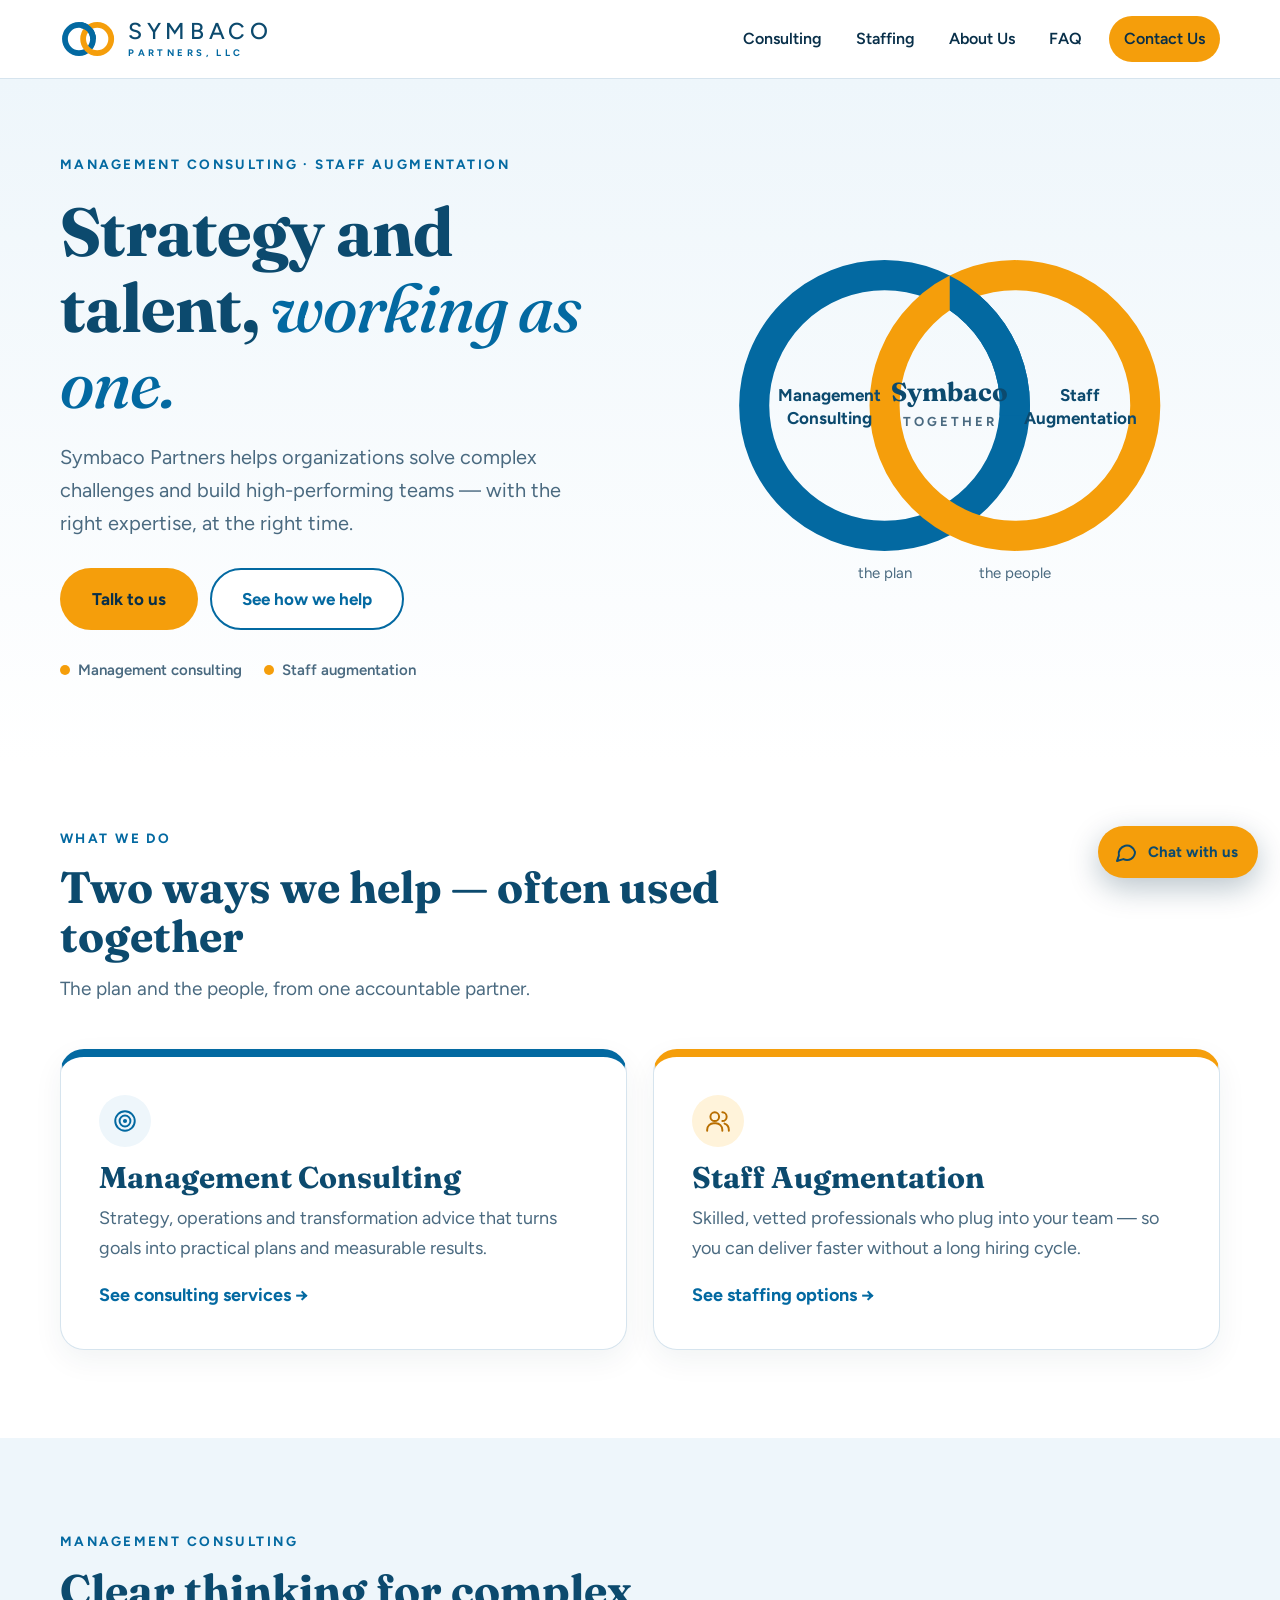
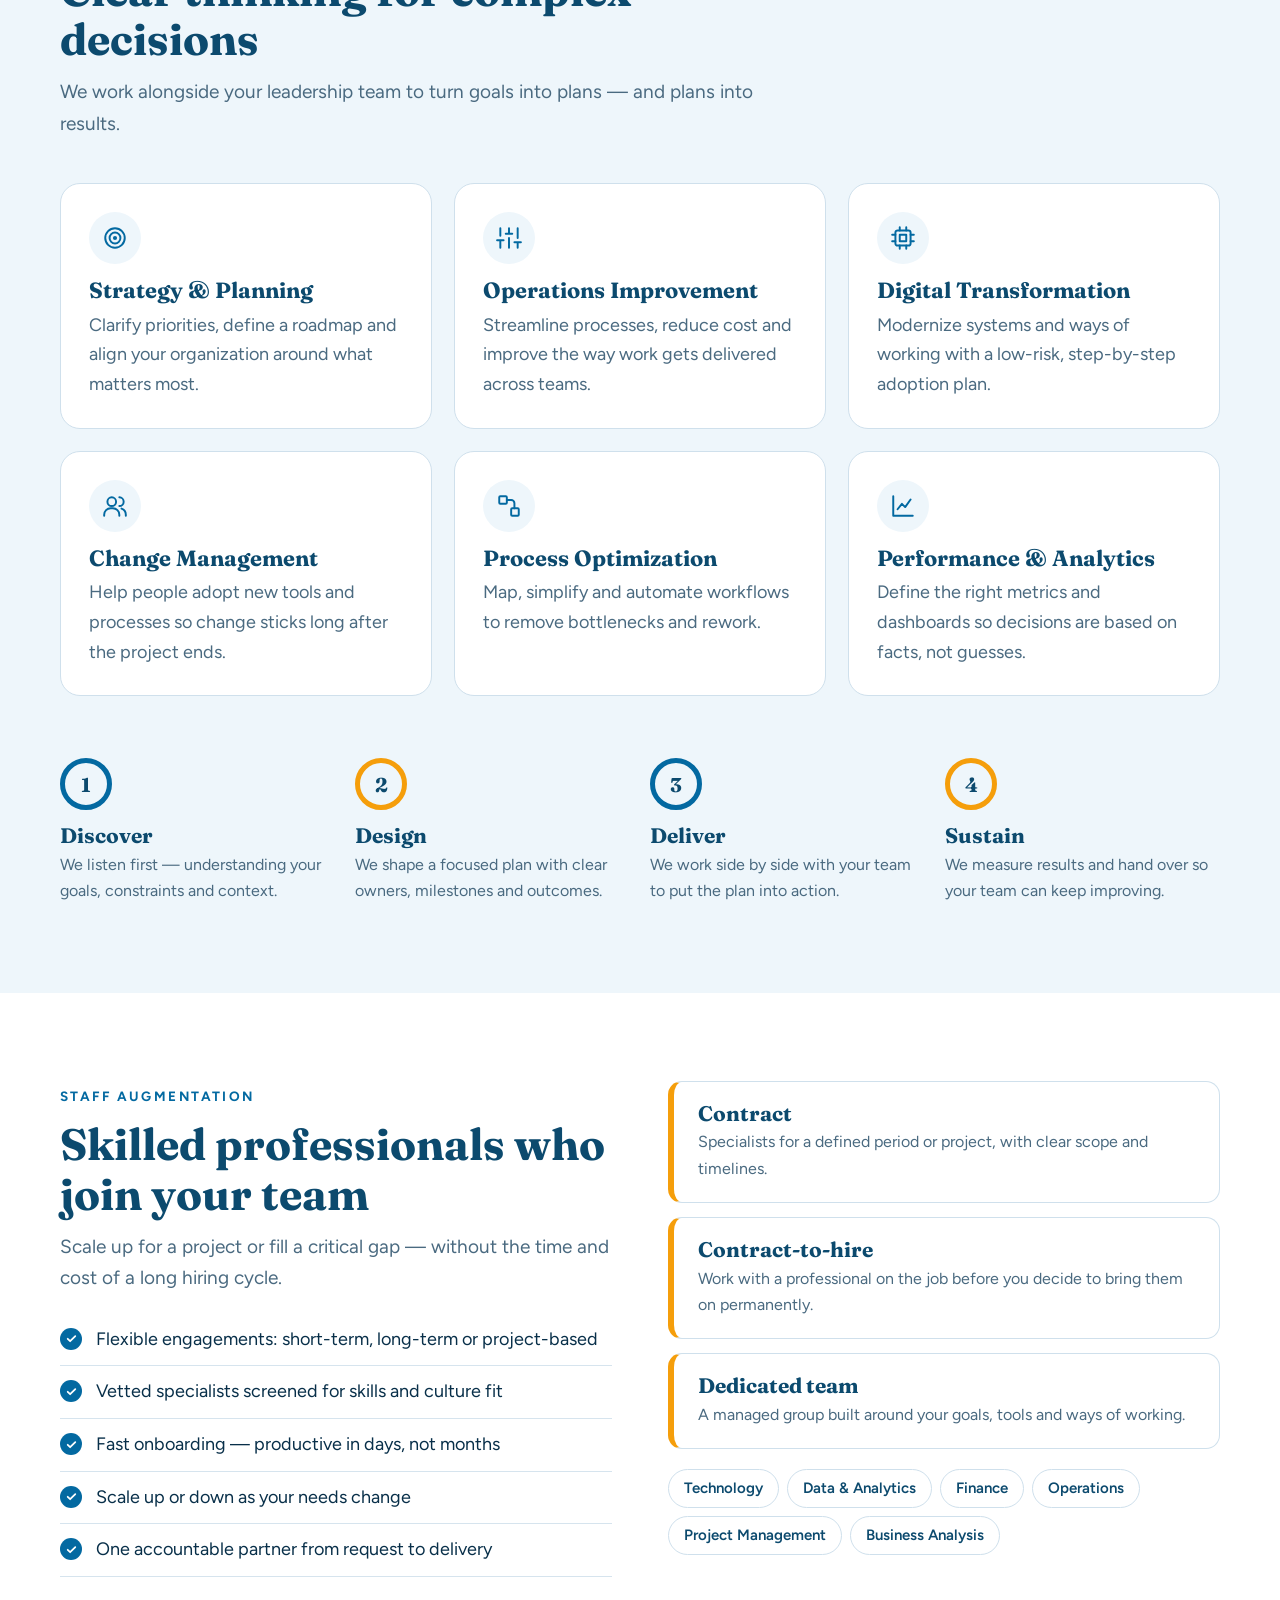
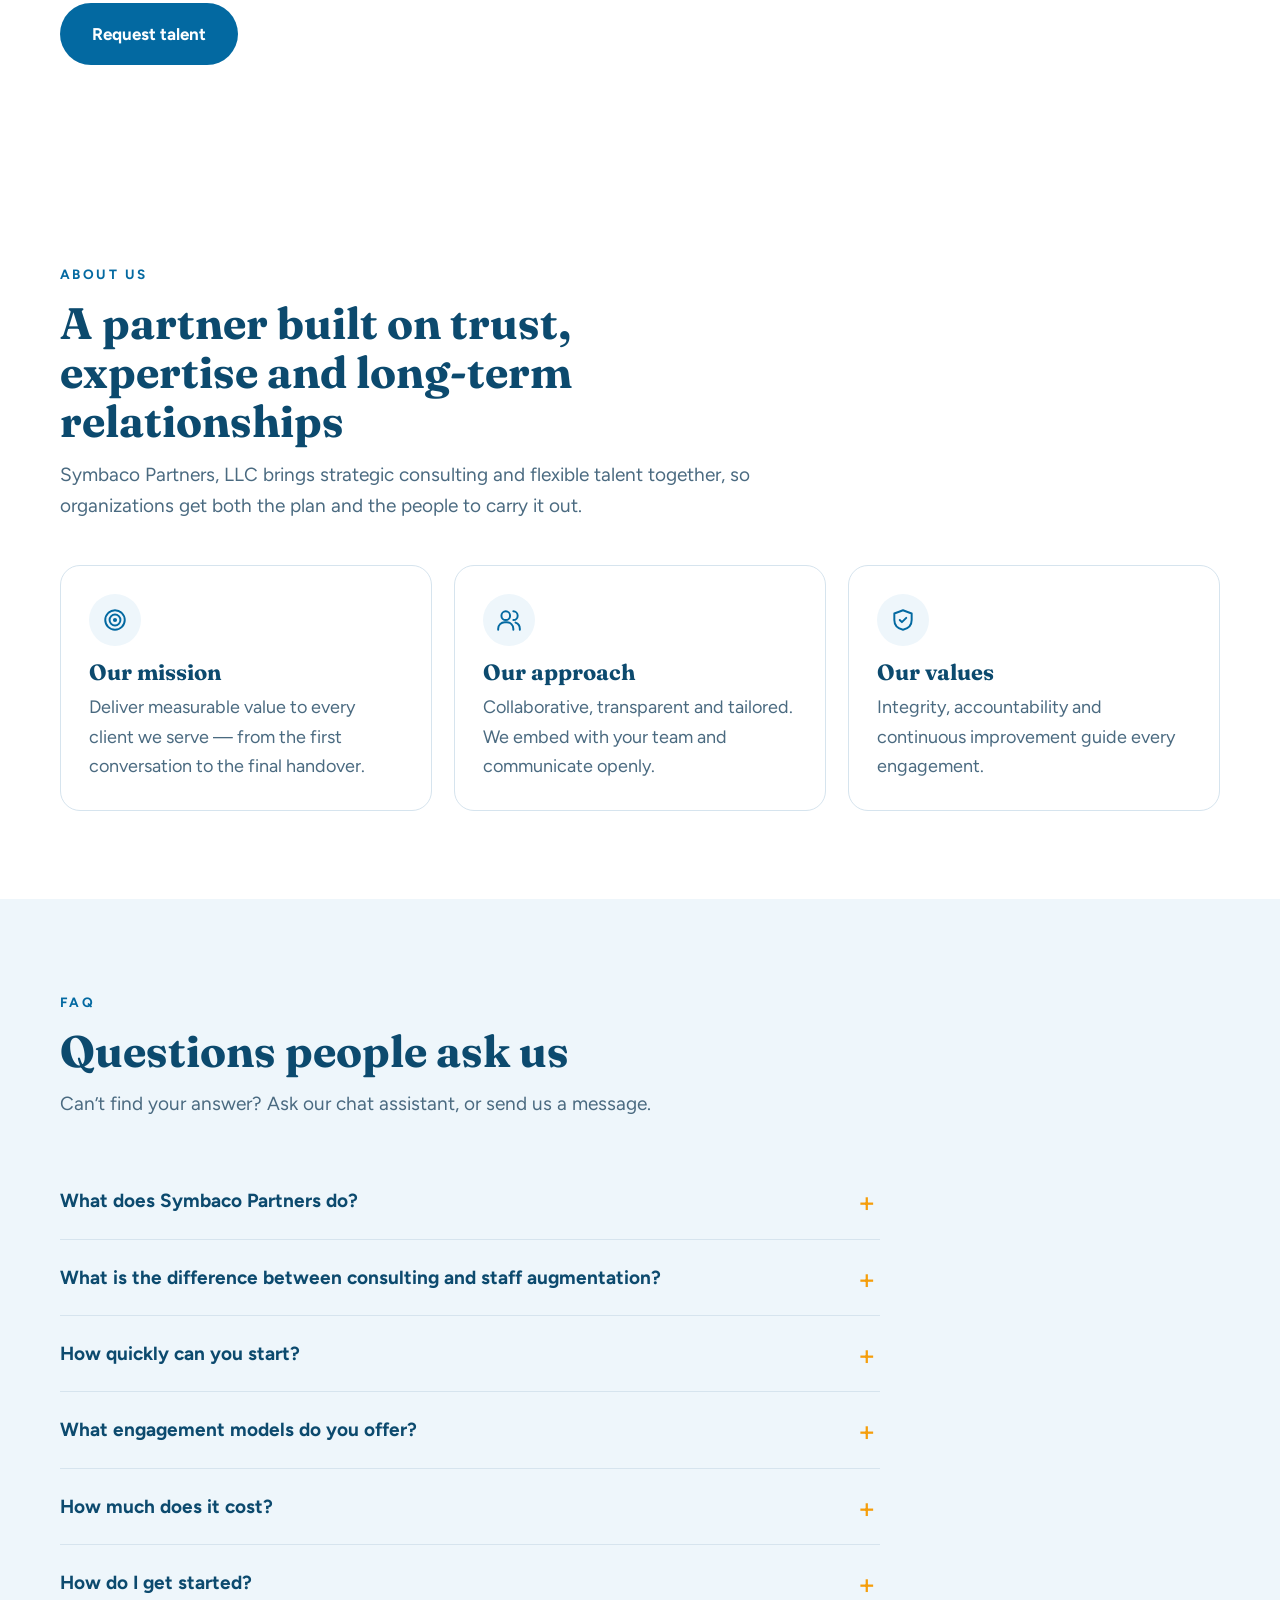
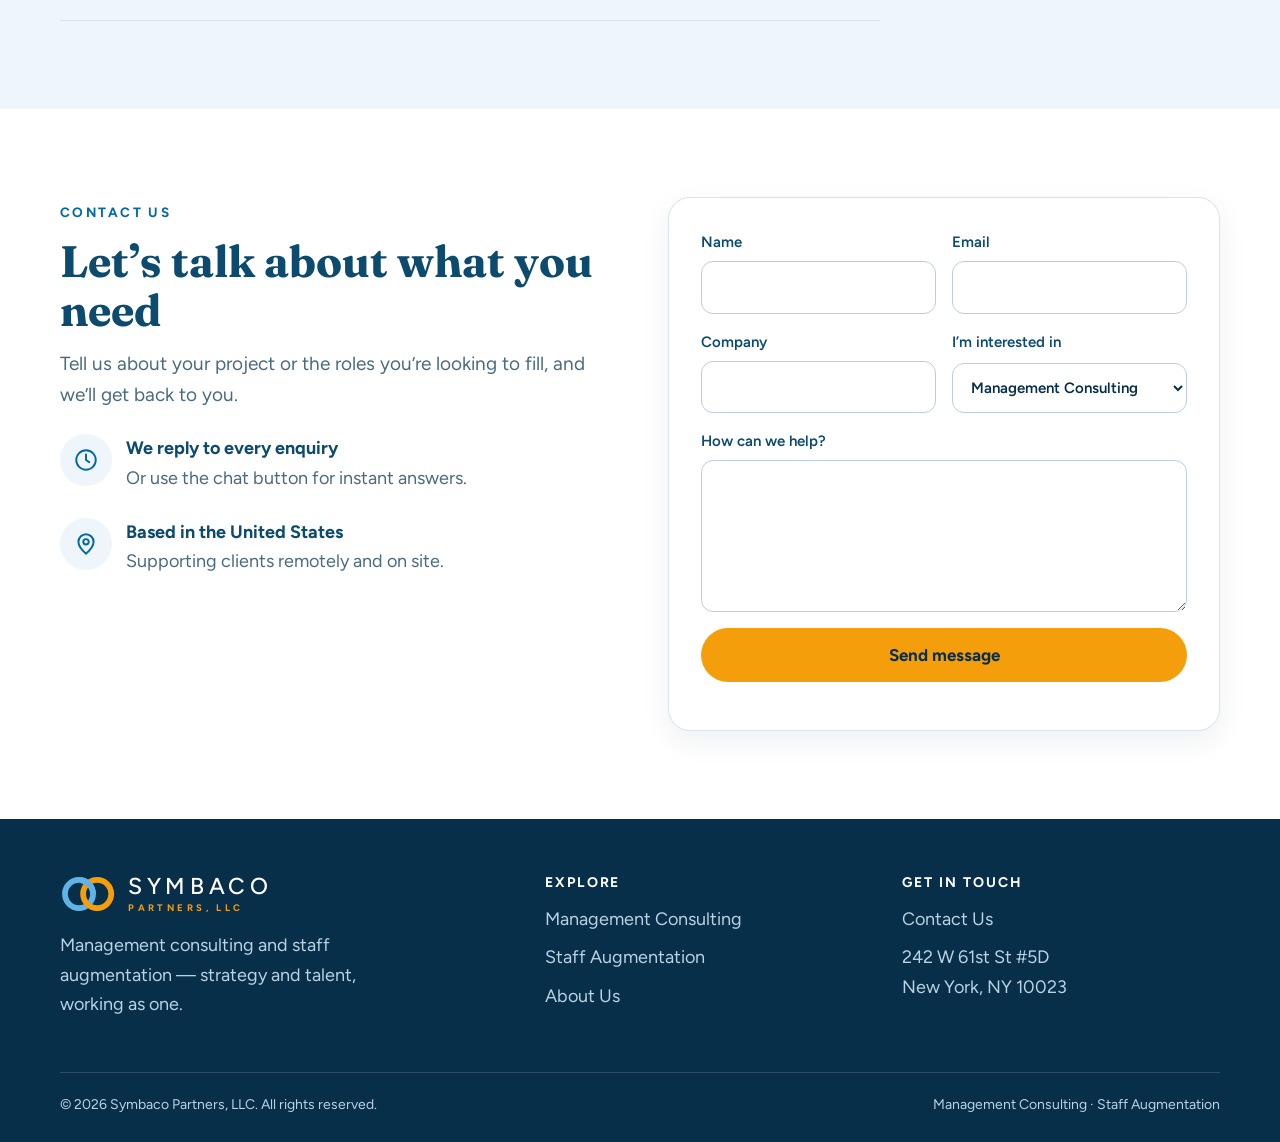
==== commit f15981d7: "Remove Learning & Training; add New York address - Drop Learning page, nav/footer links, homepage ba" ====
--- a/index.html
+++ b/index.html
@@ -13,15 +13,15 @@
 <link rel="preconnect" href="https://fonts.googleapis.com"><link rel="preconnect" href="https://fonts.gstatic.com" crossorigin>
 <link href="https://fonts.googleapis.com/css2?family=Fraunces:ital,opsz,wght@0,9..144,500;0,9..144,700;1,9..144,500&family=Figtree:wght@400;500;600;700&display=swap" rel="stylesheet">
 <link rel="stylesheet" href="/css/style.css"><link rel="stylesheet" href="/css/chat.css">
-<script type="application/ld+json">{"@context":"https://schema.org","@type":"ProfessionalService","name":"Symbaco Partners, LLC","description":"Management consulting and staff augmentation.","url":"https://symbaco-sample-1-executive.vercel.app/","image":"https://symbaco-sample-1-executive.vercel.app/assets/og-image.png","areaServed":"US","serviceType":["Management Consulting","Staff Augmentation"]}</script>
+<script type="application/ld+json">{"@context":"https://schema.org","@type":"ProfessionalService","name":"Symbaco Partners, LLC","description":"Management consulting and staff augmentation.","url":"https://symbaco-sample-1-executive.vercel.app/","image":"https://symbaco-sample-1-executive.vercel.app/assets/og-image.png","address":{"@type":"PostalAddress","streetAddress":"242 W 61st St #5D","addressLocality":"New York","addressRegion":"NY","postalCode":"10023","addressCountry":"US"},"areaServed":"US","serviceType":["Management Consulting","Staff Augmentation"]}</script>
 </head><body class="">
 <a class="skip" href="#main">Skip to content</a>
-<header><div class="wrap bar"><a class="brand " href="/" aria-label="Symbaco Partners, LLC – home"><svg xmlns="http://www.w3.org/2000/svg" viewBox="-6 20 136 92" style='height:38px;width:auto'><defs><clipPath id="a1"><rect x="44" y="0" width="40" height="66"/></clipPath></defs><circle cx="40" cy="66" r="34" fill="none" stroke="#0369a1" stroke-width="14"/><circle cx="84" cy="66" r="34" fill="none" stroke="#f59e0b" stroke-width="14"/><circle cx="40" cy="66" r="34" fill="none" stroke="#0369a1" stroke-width="14" clip-path="url(#a1)"/></svg><span class="brand-text"><span class="b1">SYMBACO</span><span class="b2">PARTNERS, LLC</span></span></a><button class="burger" aria-label="Menu" aria-expanded="false" aria-controls="nav"><span></span><span></span><span></span></button><nav id="nav" aria-label="Main"><ul><li><a href="/#consulting">Consulting</a></li><li><a href="/#staffing">Staffing</a></li><li><a href="/learning">Learning</a></li><li><a href="/#about">About Us</a></li><li><a href="/#faq">FAQ</a></li><li><a class="go" href="/#contact">Contact Us</a></li></ul></nav></div></header>
+<header><div class="wrap bar"><a class="brand " href="/" aria-label="Symbaco Partners, LLC – home"><svg xmlns="http://www.w3.org/2000/svg" viewBox="-6 20 136 92" style='height:38px;width:auto'><defs><clipPath id="a1"><rect x="44" y="0" width="40" height="66"/></clipPath></defs><circle cx="40" cy="66" r="34" fill="none" stroke="#0369a1" stroke-width="14"/><circle cx="84" cy="66" r="34" fill="none" stroke="#f59e0b" stroke-width="14"/><circle cx="40" cy="66" r="34" fill="none" stroke="#0369a1" stroke-width="14" clip-path="url(#a1)"/></svg><span class="brand-text"><span class="b1">SYMBACO</span><span class="b2">PARTNERS, LLC</span></span></a><button class="burger" aria-label="Menu" aria-expanded="false" aria-controls="nav"><span></span><span></span><span></span></button><nav id="nav" aria-label="Main"><ul><li><a href="/#consulting">Consulting</a></li><li><a href="/#staffing">Staffing</a></li><li><a href="/#about">About Us</a></li><li><a href="/#faq">FAQ</a></li><li><a class="go" href="/#contact">Contact Us</a></li></ul></nav></div></header>
 <main id="main">
 <section class="hero" id="top"><div class="wrap"><div><span class="eyebrow">Management Consulting · Staff Augmentation</span>
 <h1>Strategy and talent, <em>working as one.</em></h1><p class="lead">Symbaco Partners helps organizations solve complex challenges and build high-performing teams — with the right expertise, at the right time.</p>
 <a class="btn o" href="#contact">Talk to us</a> <a class="btn l" href="#services" style="margin-left:8px">See how we help</a>
-<ul class="ticks"><li>Management consulting</li><li>Staff augmentation</li><li>Learning &amp; training</li></ul></div><svg class="venn" viewBox="0 0 540 380" role="img" aria-label="Two overlapping rings: Management Consulting in blue and Staff Augmentation in orange, joined by Symbaco"><defs><clipPath id="vc"><rect x="270" y="0" width="140" height="190"/></clipPath></defs>
+<ul class="ticks"><li>Management consulting</li><li>Staff augmentation</li></ul></div><svg class="venn" viewBox="0 0 540 380" role="img" aria-label="Two overlapping rings: Management Consulting in blue and Staff Augmentation in orange, joined by Symbaco"><defs><clipPath id="vc"><rect x="270" y="0" width="140" height="190"/></clipPath></defs>
 <circle cx="205" cy="180" r="130" fill="none" stroke="#0369a1" stroke-width="30"/><circle cx="335" cy="180" r="130" fill="none" stroke="#f59e0b" stroke-width="30"/><circle cx="205" cy="180" r="130" fill="none" stroke="#0369a1" stroke-width="30" clip-path="url(#vc)"/>
 <text x="270" y="176" text-anchor="middle" font-family="Fraunces,serif" font-size="26" font-weight="700" fill="#0c4a6e">Symbaco</text><text x="270" y="200" text-anchor="middle" font-family="Figtree,sans-serif" font-size="13" font-weight="700" letter-spacing="3" fill="#4a6a80">TOGETHER</text>
 <text x="150" y="176" text-anchor="middle" font-family="Figtree,sans-serif" font-size="17" font-weight="700" fill="#0c4a6e">Management</text><text x="150" y="198" text-anchor="middle" font-family="Figtree,sans-serif" font-size="17" font-weight="700" fill="#0c4a6e">Consulting</text>
@@ -34,17 +34,16 @@
 <div class="steps"><div class="step rv"><b>1</b><h4>Discover</h4><p>We listen first — understanding your goals, constraints and context.</p></div><div class="step rv"><b>2</b><h4>Design</h4><p>We shape a focused plan with clear owners, milestones and outcomes.</p></div><div class="step rv"><b>3</b><h4>Deliver</h4><p>We work side by side with your team to put the plan into action.</p></div><div class="step rv"><b>4</b><h4>Sustain</h4><p>We measure results and hand over so your team can keep improving.</p></div></div></div></section>
 <section id="staffing"><div class="wrap split"><div class="rv"><span class="eyebrow">Staff Augmentation</span><h2 style="font-size:clamp(30px,3.6vw,44px);margin:10px 0 12px">Skilled professionals who join your team</h2><p style="color:var(--mut);font-size:19px;margin:0">Scale up for a project or fill a critical gap — without the time and cost of a long hiring cycle.</p><ul class="ck"><li>Flexible engagements: short-term, long-term or project-based</li><li>Vetted specialists screened for skills and culture fit</li><li>Fast onboarding — productive in days, not months</li><li>Scale up or down as your needs change</li><li>One accountable partner from request to delivery</li></ul><p style="margin-top:26px"><a class="btn b" href="#contact">Request talent</a></p></div>
 <div class="rv"><div class="models"><div class="model"><h3>Contract</h3><p>Specialists for a defined period or project, with clear scope and timelines.</p></div><div class="model"><h3>Contract-to-hire</h3><p>Work with a professional on the job before you decide to bring them on permanently.</p></div><div class="model"><h3>Dedicated team</h3><p>A managed group built around your goals, tools and ways of working.</p></div></div><div class="tags"><span>Technology</span><span>Data &amp; Analytics</span><span>Finance</span><span>Operations</span><span>Project Management</span><span>Business Analysis</span></div></div></div></section>
-<section class="band"><div class="wrap"><div><h2>Learning &amp; Training</h2><p>Build skills inside your organization on our training platform.</p></div><a class="btn o" href="/learning">Visit the Learning page</a></div></section>
 <section id="about"><div class="wrap"><div class="sh rv"><span class="eyebrow">About Us</span><h2>A partner built on trust, expertise and long-term relationships</h2><p>Symbaco Partners, LLC brings strategic consulting and flexible talent together, so organizations get both the plan and the people to carry it out.</p></div>
-<div class="cards"><article class="card rv"><span class="ico"><svg viewBox="0 0 24 24" aria-hidden="true" fill="none" stroke="currentColor" stroke-width="1.8" stroke-linecap="round" stroke-linejoin="round"><circle cx="12" cy="12" r="9"/><circle cx="12" cy="12" r="5"/><circle cx="12" cy="12" r="1"/></svg></span><h3>Our mission</h3><p>Deliver measurable value to every client we serve — from the first conversation to the final handover.</p></article><article class="card rv"><span class="ico"><svg viewBox="0 0 24 24" aria-hidden="true" fill="none" stroke="currentColor" stroke-width="1.8" stroke-linecap="round" stroke-linejoin="round"><circle cx="9" cy="8" r="4"/><path d="M2 21v-1a6 6 0 0 1 6-6h2a6 6 0 0 1 6 6v1"/><path d="M16 4a4 4 0 0 1 0 8M22 21v-1a6 6 0 0 0-4-5.6"/></svg></span><h3>Our approach</h3><p>Collaborative, transparent and tailored. We embed with your team and communicate openly.</p></article><article class="card rv"><span class="ico"><svg viewBox="0 0 24 24" aria-hidden="true" fill="none" stroke="currentColor" stroke-width="1.8" stroke-linecap="round" stroke-linejoin="round"><path d="M12 3l8 3v6c0 5-3.5 8-8 9-4.5-1-8-4-8-9V6z"/><path d="M9 12l2 2 4-4"/></svg></span><h3>Our values</h3><p>Integrity, accountability and continuous learning guide every engagement.</p></article></div></div></section>
+<div class="cards"><article class="card rv"><span class="ico"><svg viewBox="0 0 24 24" aria-hidden="true" fill="none" stroke="currentColor" stroke-width="1.8" stroke-linecap="round" stroke-linejoin="round"><circle cx="12" cy="12" r="9"/><circle cx="12" cy="12" r="5"/><circle cx="12" cy="12" r="1"/></svg></span><h3>Our mission</h3><p>Deliver measurable value to every client we serve — from the first conversation to the final handover.</p></article><article class="card rv"><span class="ico"><svg viewBox="0 0 24 24" aria-hidden="true" fill="none" stroke="currentColor" stroke-width="1.8" stroke-linecap="round" stroke-linejoin="round"><circle cx="9" cy="8" r="4"/><path d="M2 21v-1a6 6 0 0 1 6-6h2a6 6 0 0 1 6 6v1"/><path d="M16 4a4 4 0 0 1 0 8M22 21v-1a6 6 0 0 0-4-5.6"/></svg></span><h3>Our approach</h3><p>Collaborative, transparent and tailored. We embed with your team and communicate openly.</p></article><article class="card rv"><span class="ico"><svg viewBox="0 0 24 24" aria-hidden="true" fill="none" stroke="currentColor" stroke-width="1.8" stroke-linecap="round" stroke-linejoin="round"><path d="M12 3l8 3v6c0 5-3.5 8-8 9-4.5-1-8-4-8-9V6z"/><path d="M9 12l2 2 4-4"/></svg></span><h3>Our values</h3><p>Integrity, accountability and continuous improvement guide every engagement.</p></article></div></div></section>
 <section id="faq" class="alt"><div class="wrap"><div class="sh rv"><span class="eyebrow">FAQ</span><h2>Questions people ask us</h2><p>Can’t find your answer? Ask our chat assistant, or send us a message.</p></div><div class="faq"><details class="rv"><summary>What does Symbaco Partners do?</summary><p>We are a management consulting and staff augmentation firm. We help organizations solve complex challenges and build high-performing teams — with the right expertise, at the right time.</p></details><details class="rv"><summary>What is the difference between consulting and staff augmentation?</summary><p>Management consulting gives you advice and a plan — strategy, operations, transformation. Staff augmentation adds skilled professionals to your own team so you can deliver faster. Many clients use both together.</p></details><details class="rv"><summary>How quickly can you start?</summary><p>We focus on fast onboarding — productive in days, not months. Exact timing depends on the role or project, so tell us what you need and we will give you a realistic plan.</p></details><details class="rv"><summary>What engagement models do you offer?</summary><p>Contract, contract-to-hire and dedicated team — short-term, long-term or project-based.</p></details><details class="rv"><summary>How much does it cost?</summary><p>Pricing depends on scope, so we tailor every proposal. Send us a few details and we will get back to you.</p></details><details class="rv"><summary>How do I get started?</summary><p>Use the contact form, tell us about your project or the roles you need, and we will reply to every enquiry. You can also ask the chat assistant any question.</p></details></div></div></section>
 <section id="contact"><div class="wrap split"><div class="rv"><span class="eyebrow">Contact Us</span><h2 style="font-size:clamp(30px,3.6vw,44px);margin:10px 0 12px">Let’s talk about what you need</h2><p style="color:var(--mut);font-size:19px;margin:0">Tell us about your project or the roles you’re looking to fill, and we’ll get back to you.</p>
 <div class="info"><span class="ico"><svg viewBox="0 0 24 24" aria-hidden="true" fill="none" stroke="currentColor" stroke-width="1.8" stroke-linecap="round" stroke-linejoin="round"><circle cx="12" cy="12" r="9"/><path d="M12 7v5l3 2"/></svg></span><div><strong>We reply to every enquiry</strong><br><span style="color:var(--mut)">Or use the chat button for instant answers.</span></div></div><div class="info"><span class="ico"><svg viewBox="0 0 24 24" aria-hidden="true" fill="none" stroke="currentColor" stroke-width="1.8" stroke-linecap="round" stroke-linejoin="round"><path d="M12 21s-7-6-7-11a7 7 0 0 1 14 0c0 5-7 11-7 11z"/><circle cx="12" cy="10" r="2.5"/></svg></span><div><strong>Based in the United States</strong><br><span style="color:var(--mut)">Supporting clients remotely and on site.</span></div></div></div><form id="contact-form" class="rv" novalidate>
 <div class="row2"><label>Name<input name="name" required autocomplete="name"></label><label>Email<input type="email" name="email" required autocomplete="email"></label></div>
-<div class="row2"><label>Company<input name="company" autocomplete="organization"></label><label>I’m interested in<select name="service"><option>Management Consulting</option><option>Staff Augmentation</option><option>Learning &amp; Training</option><option>Something else</option></select></label></div>
+<div class="row2"><label>Company<input name="company" autocomplete="organization"></label><label>I’m interested in<select name="service"><option>Management Consulting</option><option>Staff Augmentation</option><option>Something else</option></select></label></div>
 <label>How can we help?<textarea name="message" rows="5" required></textarea></label>
 <input class="hp" name="website" tabindex="-1" autocomplete="off" aria-hidden="true">
 <button class="btn o" type="submit">Send message</button><p id="form-status" class="note" role="status" aria-live="polite"></p></form></div></section>
 </main>
-<footer><div class="wrap"><div class="fg"><div><a class="brand " href="/" aria-label="Symbaco Partners, LLC – home"><svg xmlns="http://www.w3.org/2000/svg" viewBox="-6 20 136 92" style='height:38px;width:auto'><defs><clipPath id="a2"><rect x="44" y="0" width="40" height="66"/></clipPath></defs><circle cx="40" cy="66" r="34" fill="none" stroke="#5fb3e6" stroke-width="14"/><circle cx="84" cy="66" r="34" fill="none" stroke="#f59e0b" stroke-width="14"/><circle cx="40" cy="66" r="34" fill="none" stroke="#5fb3e6" stroke-width="14" clip-path="url(#a2)"/></svg><span class="brand-text"><span class="b1">SYMBACO</span><span class="b2">PARTNERS, LLC</span></span></a><p style="margin-top:18px;max-width:340px">Management consulting and staff augmentation — strategy and talent, working as one.</p></div><div><h4>Explore</h4><ul><li><a href="/#consulting">Management Consulting</a></li><li><a href="/#staffing">Staff Augmentation</a></li><li><a href="/learning">Learning</a></li><li><a href="/#about">About Us</a></li></ul></div><div><h4>Get in touch</h4><ul><li><a href="/#contact">Contact Us</a></li><li>United States</li></ul></div></div><div class="copy"><span>© <span id="year">2026</span> Symbaco Partners, LLC. All rights reserved.</span><span>Management Consulting · Staff Augmentation</span></div></div></footer>
-<script>window.SYM={links:{consulting:"/#consulting",staffing:"/#staffing",learning:"/learning",about:"/#about",contact:"/#contact"}};</script><script src="/js/main.js" defer></script><script src="/js/chat.js" defer></script></body></html>+<footer><div class="wrap"><div class="fg"><div><a class="brand " href="/" aria-label="Symbaco Partners, LLC – home"><svg xmlns="http://www.w3.org/2000/svg" viewBox="-6 20 136 92" style='height:38px;width:auto'><defs><clipPath id="a2"><rect x="44" y="0" width="40" height="66"/></clipPath></defs><circle cx="40" cy="66" r="34" fill="none" stroke="#5fb3e6" stroke-width="14"/><circle cx="84" cy="66" r="34" fill="none" stroke="#f59e0b" stroke-width="14"/><circle cx="40" cy="66" r="34" fill="none" stroke="#5fb3e6" stroke-width="14" clip-path="url(#a2)"/></svg><span class="brand-text"><span class="b1">SYMBACO</span><span class="b2">PARTNERS, LLC</span></span></a><p style="margin-top:18px;max-width:340px">Management consulting and staff augmentation — strategy and talent, working as one.</p></div><div><h4>Explore</h4><ul><li><a href="/#consulting">Management Consulting</a></li><li><a href="/#staffing">Staff Augmentation</a></li><li><a href="/#about">About Us</a></li></ul></div><div><h4>Get in touch</h4><ul><li><a href="/#contact">Contact Us</a></li><li><address style="font-style:normal">242 W 61st St #5D<br>New York, NY 10023</address></li></ul></div></div><div class="copy"><span>© <span id="year">2026</span> Symbaco Partners, LLC. All rights reserved.</span><span>Management Consulting · Staff Augmentation</span></div></div></footer>
+<script>window.SYM={links:{consulting:"/#consulting",staffing:"/#staffing",about:"/#about",contact:"/#contact"}};</script><script src="/js/main.js" defer></script><script src="/js/chat.js" defer></script></body></html>
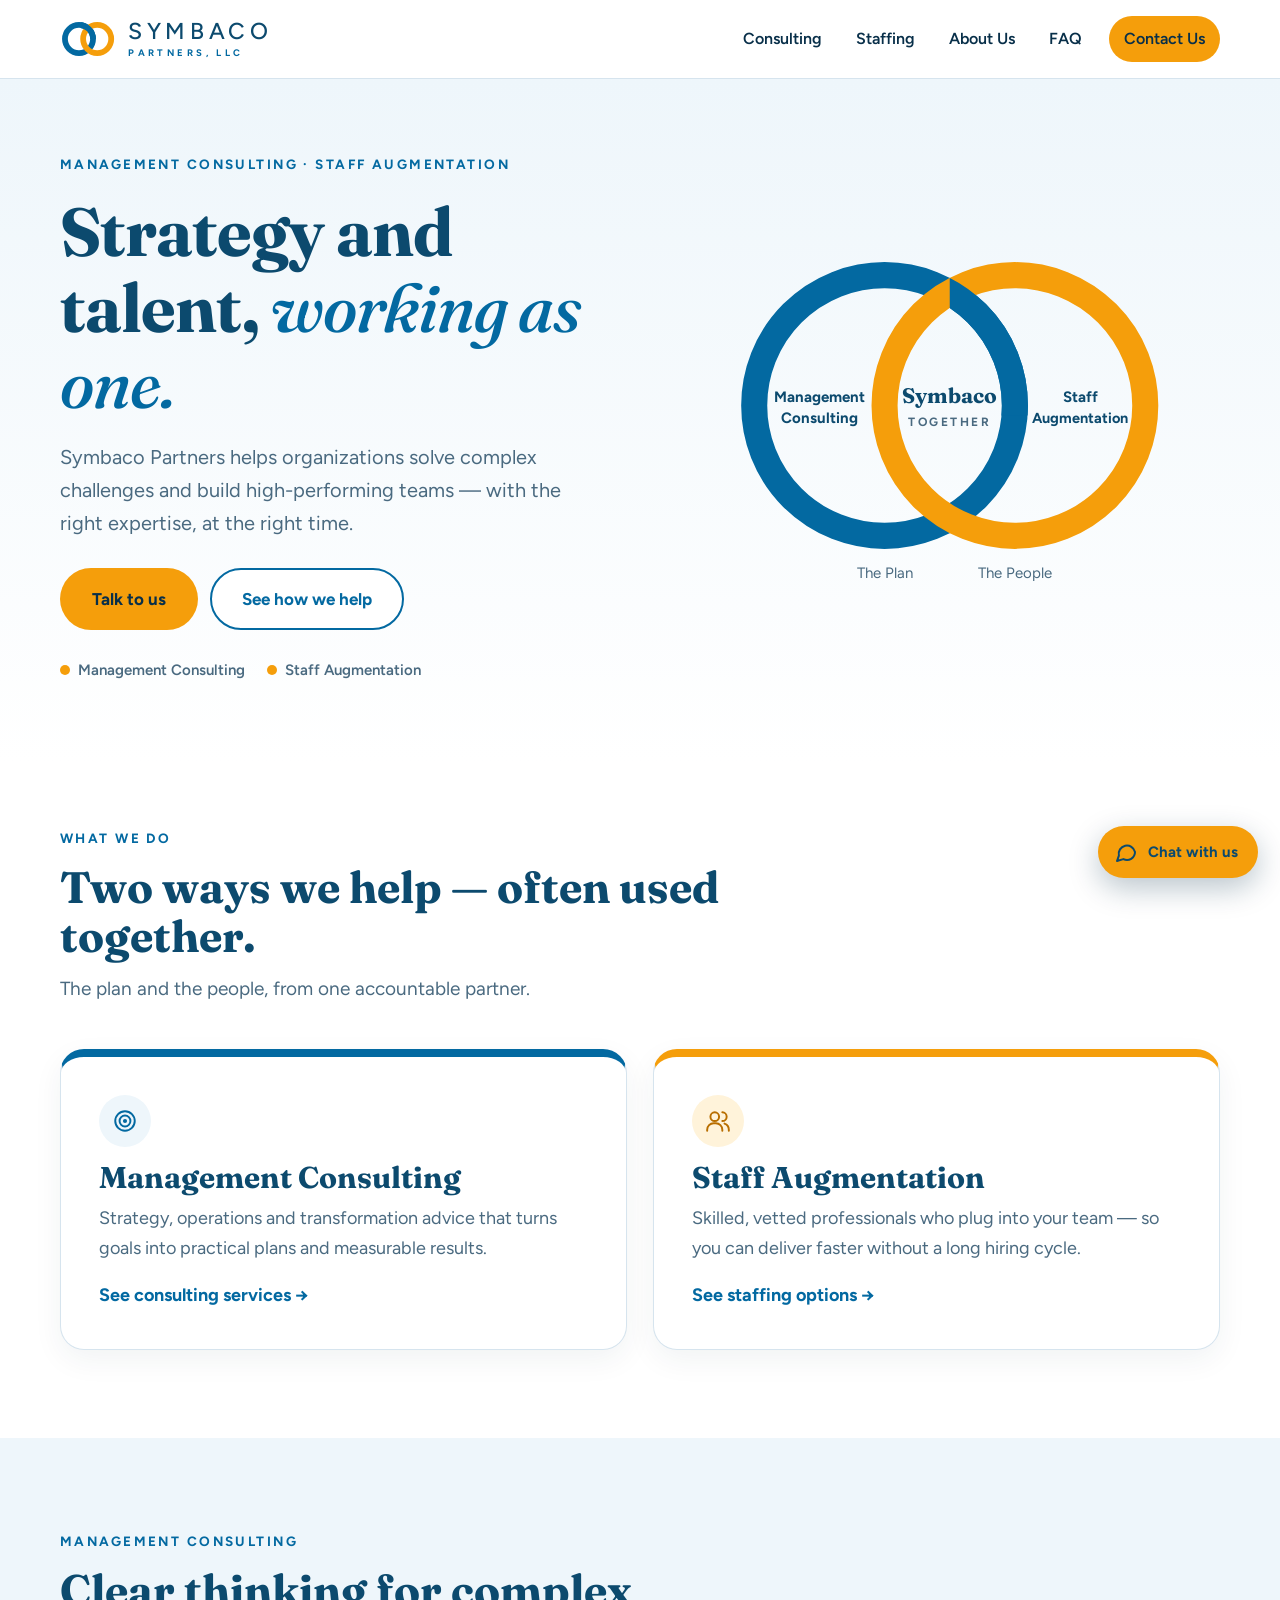
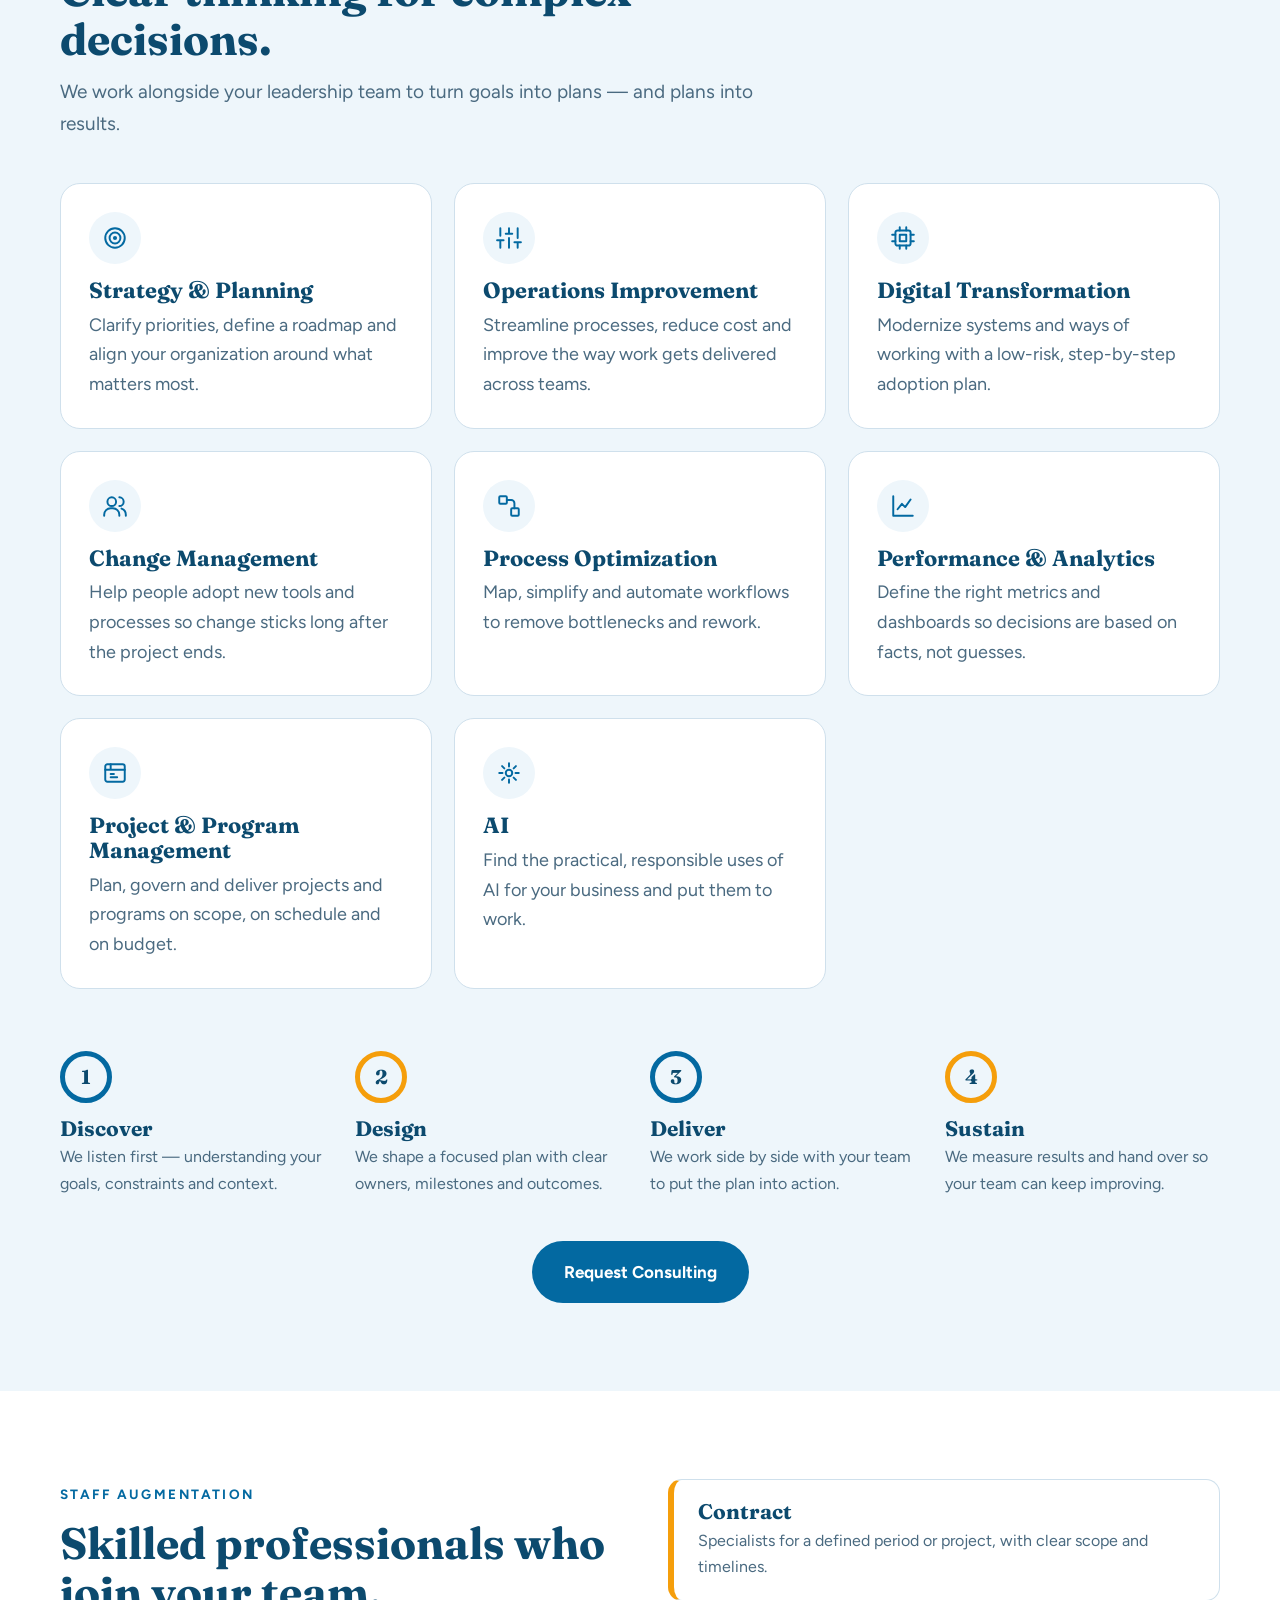
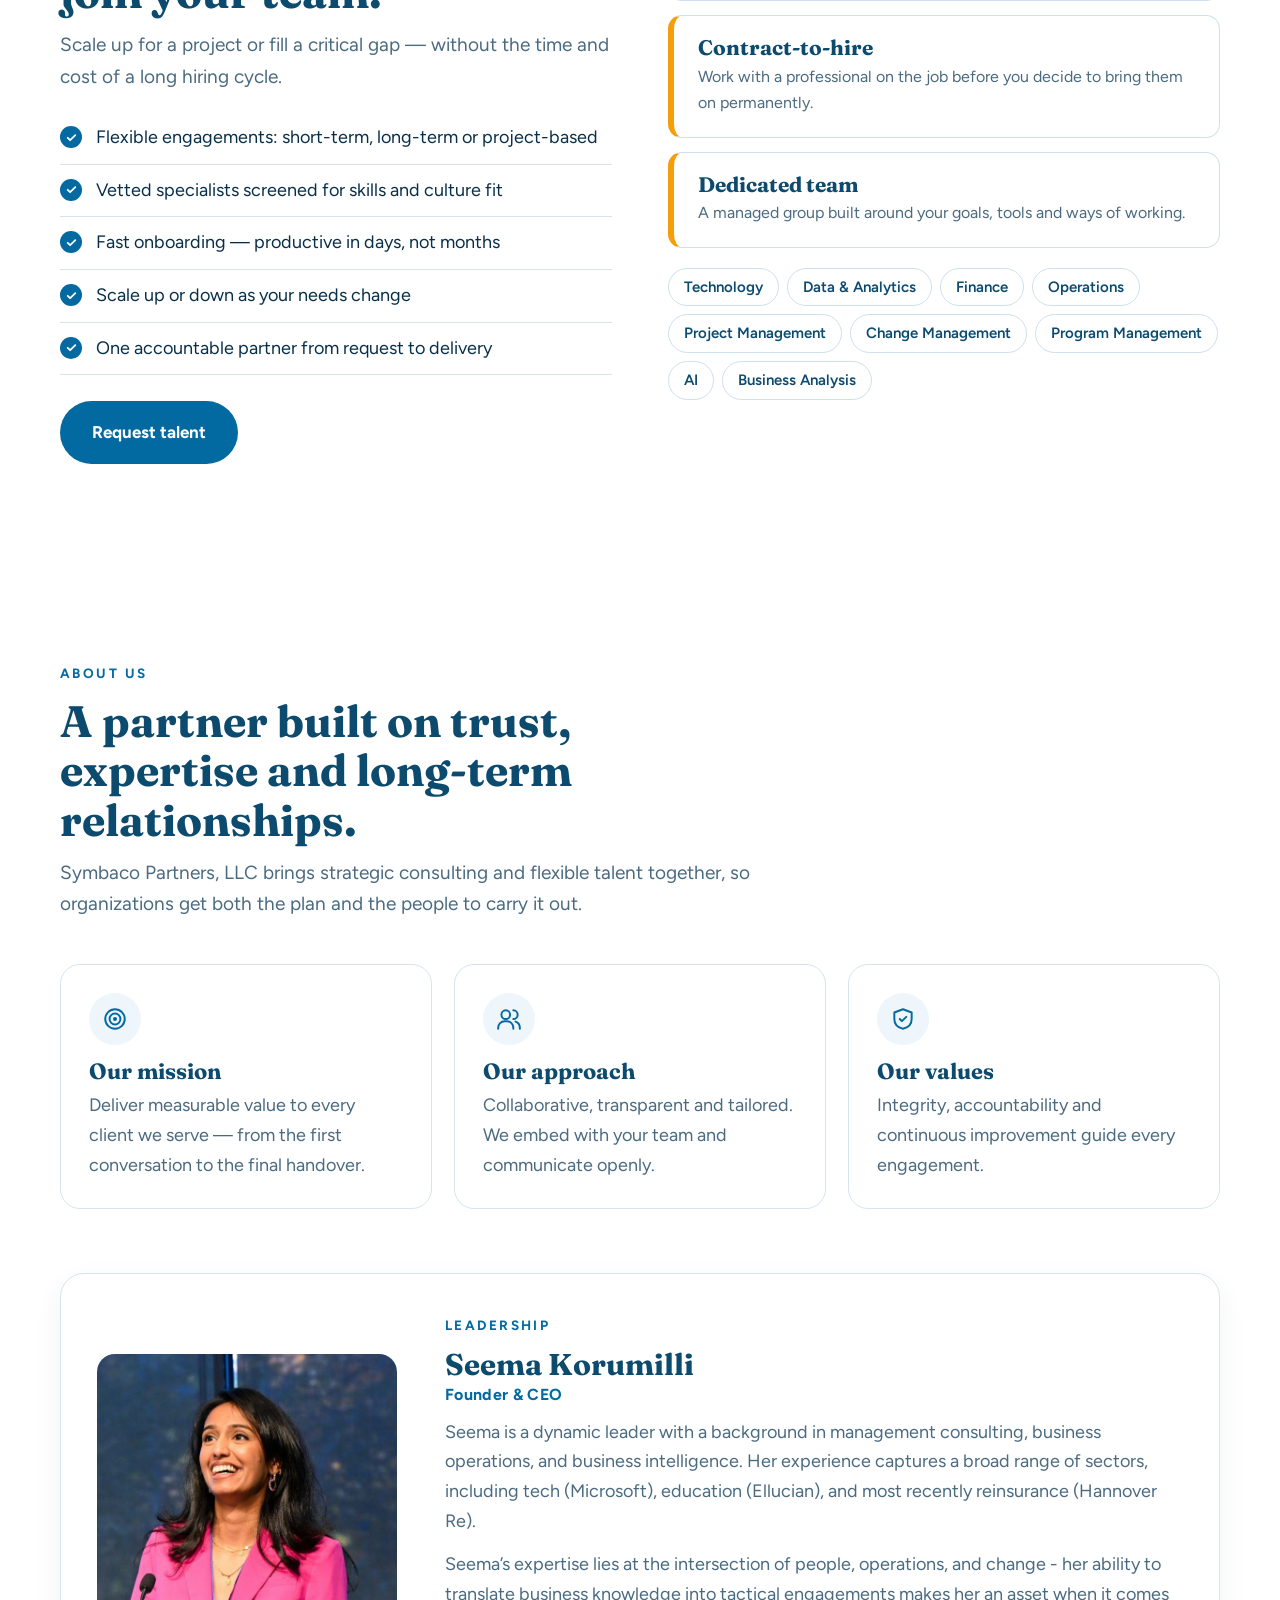
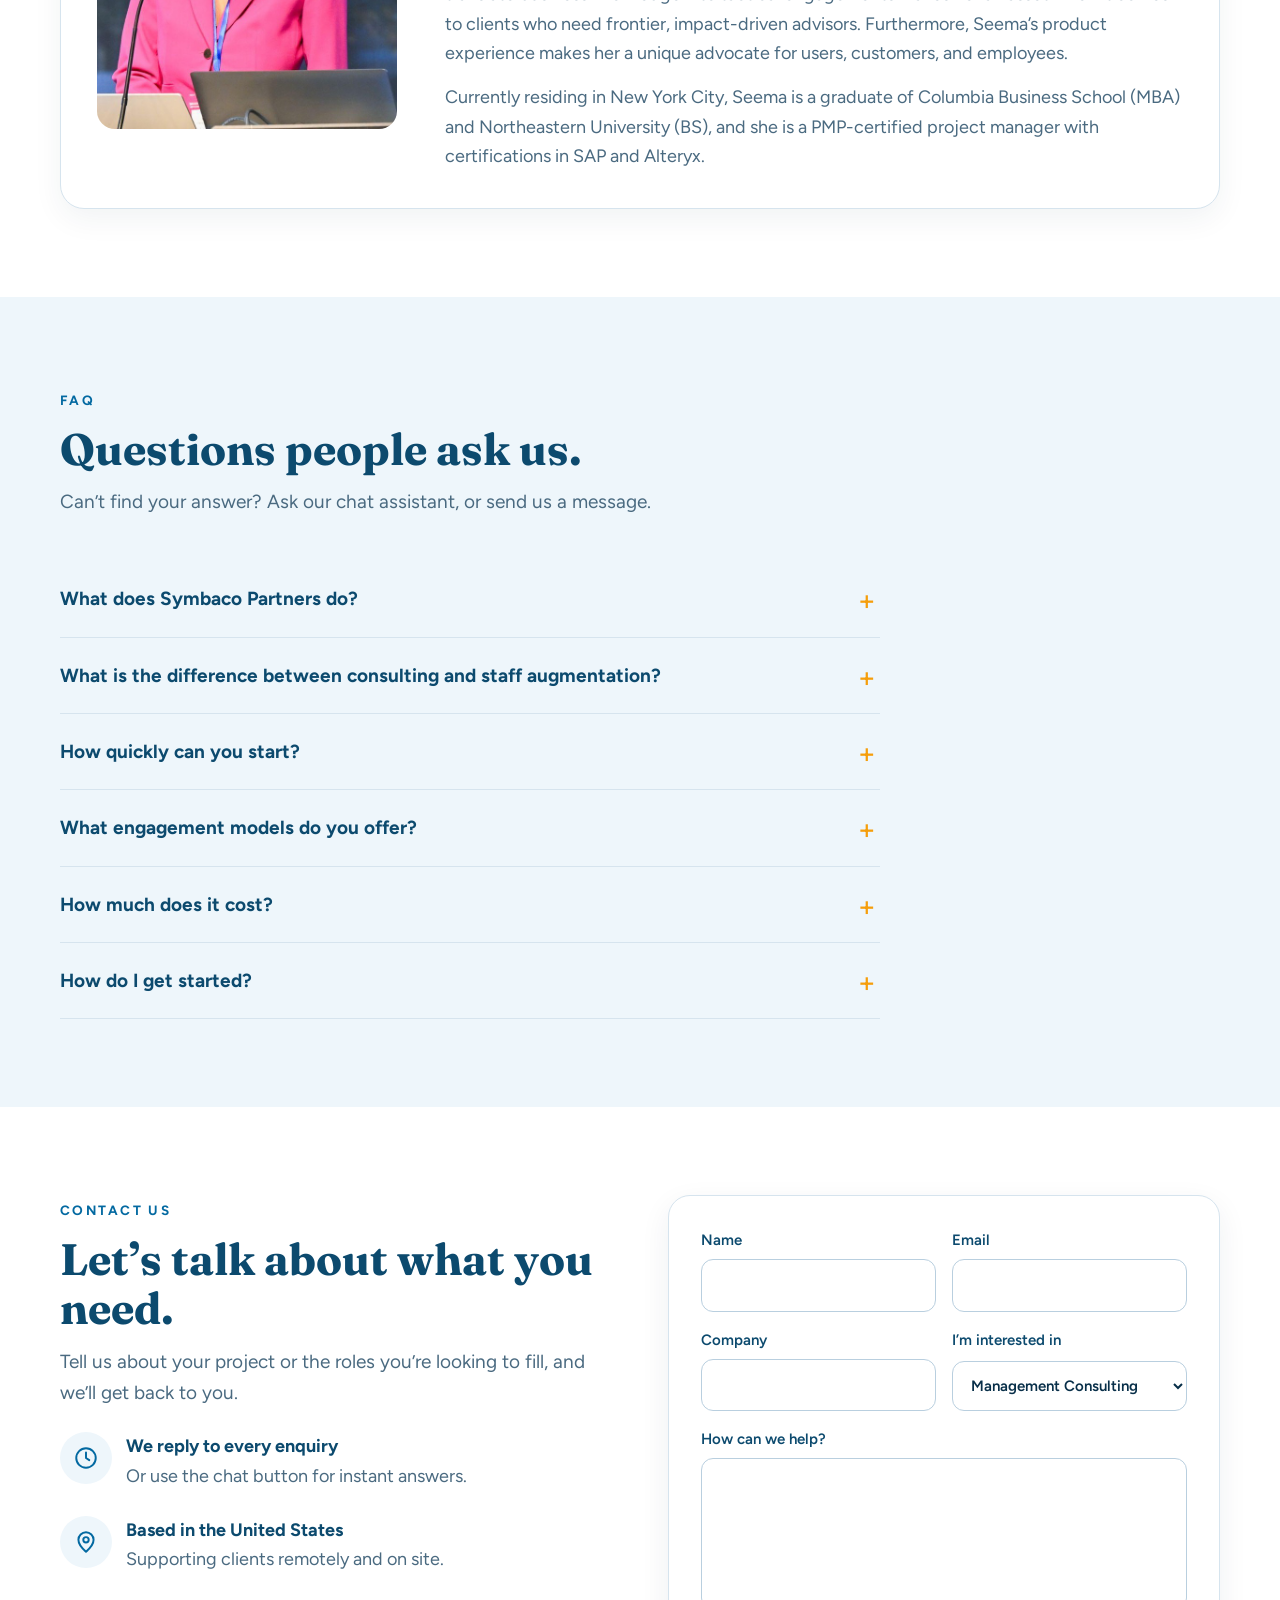
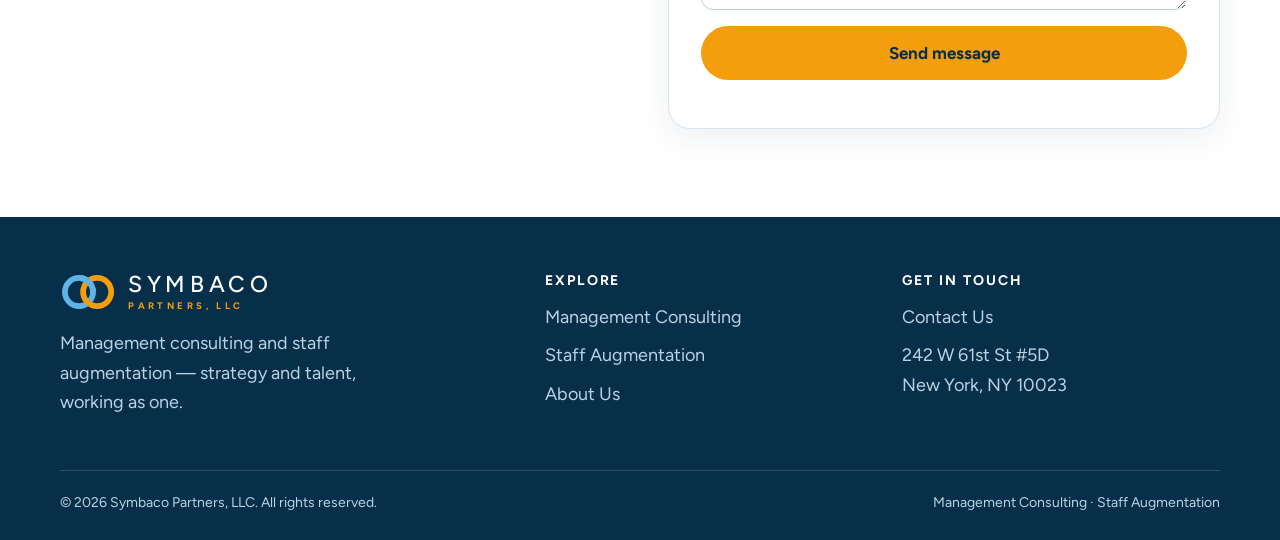
==== commit dd6f4f14: "Apply Symbaco website edits from PPT - Centre ring labels inside the rings; capitalise captions and " ====
--- a/index.html
+++ b/index.html
@@ -21,23 +21,26 @@
 <section class="hero" id="top"><div class="wrap"><div><span class="eyebrow">Management Consulting · Staff Augmentation</span>
 <h1>Strategy and talent, <em>working as one.</em></h1><p class="lead">Symbaco Partners helps organizations solve complex challenges and build high-performing teams — with the right expertise, at the right time.</p>
 <a class="btn o" href="#contact">Talk to us</a> <a class="btn l" href="#services" style="margin-left:8px">See how we help</a>
-<ul class="ticks"><li>Management consulting</li><li>Staff augmentation</li></ul></div><svg class="venn" viewBox="0 0 540 380" role="img" aria-label="Two overlapping rings: Management Consulting in blue and Staff Augmentation in orange, joined by Symbaco"><defs><clipPath id="vc"><rect x="270" y="0" width="140" height="190"/></clipPath></defs>
-<circle cx="205" cy="180" r="130" fill="none" stroke="#0369a1" stroke-width="30"/><circle cx="335" cy="180" r="130" fill="none" stroke="#f59e0b" stroke-width="30"/><circle cx="205" cy="180" r="130" fill="none" stroke="#0369a1" stroke-width="30" clip-path="url(#vc)"/>
-<text x="270" y="176" text-anchor="middle" font-family="Fraunces,serif" font-size="26" font-weight="700" fill="#0c4a6e">Symbaco</text><text x="270" y="200" text-anchor="middle" font-family="Figtree,sans-serif" font-size="13" font-weight="700" letter-spacing="3" fill="#4a6a80">TOGETHER</text>
-<text x="150" y="176" text-anchor="middle" font-family="Figtree,sans-serif" font-size="17" font-weight="700" fill="#0c4a6e">Management</text><text x="150" y="198" text-anchor="middle" font-family="Figtree,sans-serif" font-size="17" font-weight="700" fill="#0c4a6e">Consulting</text>
-<text x="400" y="176" text-anchor="middle" font-family="Figtree,sans-serif" font-size="17" font-weight="700" fill="#0c4a6e">Staff</text><text x="400" y="198" text-anchor="middle" font-family="Figtree,sans-serif" font-size="17" font-weight="700" fill="#0c4a6e">Augmentation</text>
-<text x="205" y="352" text-anchor="middle" font-family="Figtree,sans-serif" font-size="15" fill="#4a6a80">the plan</text><text x="335" y="352" text-anchor="middle" font-family="Figtree,sans-serif" font-size="15" fill="#4a6a80">the people</text></svg></div></section>
-<section id="services" style="padding-top:60px"><div class="wrap"><div class="sh rv"><span class="eyebrow">What we do</span><h2>Two ways we help — often used together</h2><p>The plan and the people, from one accountable partner.</p></div>
+<ul class="ticks"><li>Management Consulting</li><li>Staff Augmentation</li></ul></div><svg class="venn" viewBox="0 0 540 380" role="img" aria-label="Two overlapping rings: Management Consulting in blue and Staff Augmentation in orange, joined by Symbaco"><defs><clipPath id="vc"><rect x="270" y="0" width="140" height="190"/></clipPath></defs>
+<circle cx="205" cy="180" r="130" fill="none" stroke="#0369a1" stroke-width="26"/><circle cx="335" cy="180" r="130" fill="none" stroke="#f59e0b" stroke-width="26"/><circle cx="205" cy="180" r="130" fill="none" stroke="#0369a1" stroke-width="26" clip-path="url(#vc)"/>
+<text id="vt1" x="270" y="178" text-anchor="middle" font-family="Fraunces,serif" font-size="21" font-weight="700" fill="#0c4a6e">Symbaco</text><text id="vt2" x="270" y="200" text-anchor="middle" font-family="Figtree,sans-serif" font-size="12" font-weight="700" letter-spacing="2.5" fill="#4a6a80">TOGETHER</text>
+<text x="140" y="177" text-anchor="middle" font-family="Figtree,sans-serif" font-size="15" font-weight="700" fill="#0c4a6e">Management</text><text x="140" y="197" text-anchor="middle" font-family="Figtree,sans-serif" font-size="15" font-weight="700" fill="#0c4a6e">Consulting</text>
+<text x="400" y="177" text-anchor="middle" font-family="Figtree,sans-serif" font-size="15" font-weight="700" fill="#0c4a6e">Staff</text><text x="400" y="197" text-anchor="middle" font-family="Figtree,sans-serif" font-size="14.5" font-weight="700" fill="#0c4a6e">Augmentation</text>
+<text x="205" y="352" text-anchor="middle" font-family="Figtree,sans-serif" font-size="15" fill="#4a6a80">The Plan</text><text x="335" y="352" text-anchor="middle" font-family="Figtree,sans-serif" font-size="15" fill="#4a6a80">The People</text></svg></div></section>
+<section id="services" style="padding-top:60px"><div class="wrap"><div class="sh rv"><span class="eyebrow">What we do</span><h2>Two ways we help — often used together.</h2><p>The plan and the people, from one accountable partner.</p></div>
 <div class="two"><article class="big c rv"><span class="ico"><svg viewBox="0 0 24 24" aria-hidden="true" fill="none" stroke="currentColor" stroke-width="1.8" stroke-linecap="round" stroke-linejoin="round"><circle cx="12" cy="12" r="9"/><circle cx="12" cy="12" r="5"/><circle cx="12" cy="12" r="1"/></svg></span><h3>Management Consulting</h3><p>Strategy, operations and transformation advice that turns goals into practical plans and measurable results.</p><a class="more" href="#consulting">See consulting services →</a></article>
 <article class="big s rv"><span class="ico"><svg viewBox="0 0 24 24" aria-hidden="true" fill="none" stroke="currentColor" stroke-width="1.8" stroke-linecap="round" stroke-linejoin="round"><circle cx="9" cy="8" r="4"/><path d="M2 21v-1a6 6 0 0 1 6-6h2a6 6 0 0 1 6 6v1"/><path d="M16 4a4 4 0 0 1 0 8M22 21v-1a6 6 0 0 0-4-5.6"/></svg></span><h3>Staff Augmentation</h3><p>Skilled, vetted professionals who plug into your team — so you can deliver faster without a long hiring cycle.</p><a class="more" href="#staffing">See staffing options →</a></article></div></div></section>
-<section id="consulting" class="alt"><div class="wrap"><div class="sh rv"><span class="eyebrow">Management Consulting</span><h2>Clear thinking for complex decisions</h2><p>We work alongside your leadership team to turn goals into plans — and plans into results.</p></div><div class="cards"><article class="card rv"><span class="ico"><svg viewBox="0 0 24 24" aria-hidden="true" fill="none" stroke="currentColor" stroke-width="1.8" stroke-linecap="round" stroke-linejoin="round"><circle cx="12" cy="12" r="9"/><circle cx="12" cy="12" r="5"/><circle cx="12" cy="12" r="1"/></svg></span><h3>Strategy &amp; Planning</h3><p>Clarify priorities, define a roadmap and align your organization around what matters most.</p></article><article class="card rv"><span class="ico"><svg viewBox="0 0 24 24" aria-hidden="true" fill="none" stroke="currentColor" stroke-width="1.8" stroke-linecap="round" stroke-linejoin="round"><path d="M4 21v-7M4 10V3M12 21v-9M12 8V3M20 21v-5M20 12V3M1 14h6M9 8h6M17 16h6"/></svg></span><h3>Operations Improvement</h3><p>Streamline processes, reduce cost and improve the way work gets delivered across teams.</p></article><article class="card rv"><span class="ico"><svg viewBox="0 0 24 24" aria-hidden="true" fill="none" stroke="currentColor" stroke-width="1.8" stroke-linecap="round" stroke-linejoin="round"><rect x="5" y="5" width="14" height="14" rx="2"/><rect x="9" y="9" width="6" height="6"/><path d="M9 2v3M15 2v3M9 19v3M15 19v3M2 9h3M2 15h3M19 9h3M19 15h3"/></svg></span><h3>Digital Transformation</h3><p>Modernize systems and ways of working with a low-risk, step-by-step adoption plan.</p></article><article class="card rv"><span class="ico"><svg viewBox="0 0 24 24" aria-hidden="true" fill="none" stroke="currentColor" stroke-width="1.8" stroke-linecap="round" stroke-linejoin="round"><circle cx="9" cy="8" r="4"/><path d="M2 21v-1a6 6 0 0 1 6-6h2a6 6 0 0 1 6 6v1"/><path d="M16 4a4 4 0 0 1 0 8M22 21v-1a6 6 0 0 0-4-5.6"/></svg></span><h3>Change Management</h3><p>Help people adopt new tools and processes so change sticks long after the project ends.</p></article><article class="card rv"><span class="ico"><svg viewBox="0 0 24 24" aria-hidden="true" fill="none" stroke="currentColor" stroke-width="1.8" stroke-linecap="round" stroke-linejoin="round"><rect x="3" y="3" width="7" height="7" rx="1"/><rect x="14" y="14" width="7" height="7" rx="1"/><path d="M10 6.5h4a3 3 0 0 1 3 3V14"/></svg></span><h3>Process Optimization</h3><p>Map, simplify and automate workflows to remove bottlenecks and rework.</p></article><article class="card rv"><span class="ico"><svg viewBox="0 0 24 24" aria-hidden="true" fill="none" stroke="currentColor" stroke-width="1.8" stroke-linecap="round" stroke-linejoin="round"><path d="M3 3v18h18"/><path d="M7 15l4-5 3 3 5-7"/></svg></span><h3>Performance &amp; Analytics</h3><p>Define the right metrics and dashboards so decisions are based on facts, not guesses.</p></article></div>
-<div class="steps"><div class="step rv"><b>1</b><h4>Discover</h4><p>We listen first — understanding your goals, constraints and context.</p></div><div class="step rv"><b>2</b><h4>Design</h4><p>We shape a focused plan with clear owners, milestones and outcomes.</p></div><div class="step rv"><b>3</b><h4>Deliver</h4><p>We work side by side with your team to put the plan into action.</p></div><div class="step rv"><b>4</b><h4>Sustain</h4><p>We measure results and hand over so your team can keep improving.</p></div></div></div></section>
-<section id="staffing"><div class="wrap split"><div class="rv"><span class="eyebrow">Staff Augmentation</span><h2 style="font-size:clamp(30px,3.6vw,44px);margin:10px 0 12px">Skilled professionals who join your team</h2><p style="color:var(--mut);font-size:19px;margin:0">Scale up for a project or fill a critical gap — without the time and cost of a long hiring cycle.</p><ul class="ck"><li>Flexible engagements: short-term, long-term or project-based</li><li>Vetted specialists screened for skills and culture fit</li><li>Fast onboarding — productive in days, not months</li><li>Scale up or down as your needs change</li><li>One accountable partner from request to delivery</li></ul><p style="margin-top:26px"><a class="btn b" href="#contact">Request talent</a></p></div>
-<div class="rv"><div class="models"><div class="model"><h3>Contract</h3><p>Specialists for a defined period or project, with clear scope and timelines.</p></div><div class="model"><h3>Contract-to-hire</h3><p>Work with a professional on the job before you decide to bring them on permanently.</p></div><div class="model"><h3>Dedicated team</h3><p>A managed group built around your goals, tools and ways of working.</p></div></div><div class="tags"><span>Technology</span><span>Data &amp; Analytics</span><span>Finance</span><span>Operations</span><span>Project Management</span><span>Business Analysis</span></div></div></div></section>
-<section id="about"><div class="wrap"><div class="sh rv"><span class="eyebrow">About Us</span><h2>A partner built on trust, expertise and long-term relationships</h2><p>Symbaco Partners, LLC brings strategic consulting and flexible talent together, so organizations get both the plan and the people to carry it out.</p></div>
-<div class="cards"><article class="card rv"><span class="ico"><svg viewBox="0 0 24 24" aria-hidden="true" fill="none" stroke="currentColor" stroke-width="1.8" stroke-linecap="round" stroke-linejoin="round"><circle cx="12" cy="12" r="9"/><circle cx="12" cy="12" r="5"/><circle cx="12" cy="12" r="1"/></svg></span><h3>Our mission</h3><p>Deliver measurable value to every client we serve — from the first conversation to the final handover.</p></article><article class="card rv"><span class="ico"><svg viewBox="0 0 24 24" aria-hidden="true" fill="none" stroke="currentColor" stroke-width="1.8" stroke-linecap="round" stroke-linejoin="round"><circle cx="9" cy="8" r="4"/><path d="M2 21v-1a6 6 0 0 1 6-6h2a6 6 0 0 1 6 6v1"/><path d="M16 4a4 4 0 0 1 0 8M22 21v-1a6 6 0 0 0-4-5.6"/></svg></span><h3>Our approach</h3><p>Collaborative, transparent and tailored. We embed with your team and communicate openly.</p></article><article class="card rv"><span class="ico"><svg viewBox="0 0 24 24" aria-hidden="true" fill="none" stroke="currentColor" stroke-width="1.8" stroke-linecap="round" stroke-linejoin="round"><path d="M12 3l8 3v6c0 5-3.5 8-8 9-4.5-1-8-4-8-9V6z"/><path d="M9 12l2 2 4-4"/></svg></span><h3>Our values</h3><p>Integrity, accountability and continuous improvement guide every engagement.</p></article></div></div></section>
-<section id="faq" class="alt"><div class="wrap"><div class="sh rv"><span class="eyebrow">FAQ</span><h2>Questions people ask us</h2><p>Can’t find your answer? Ask our chat assistant, or send us a message.</p></div><div class="faq"><details class="rv"><summary>What does Symbaco Partners do?</summary><p>We are a management consulting and staff augmentation firm. We help organizations solve complex challenges and build high-performing teams — with the right expertise, at the right time.</p></details><details class="rv"><summary>What is the difference between consulting and staff augmentation?</summary><p>Management consulting gives you advice and a plan — strategy, operations, transformation. Staff augmentation adds skilled professionals to your own team so you can deliver faster. Many clients use both together.</p></details><details class="rv"><summary>How quickly can you start?</summary><p>We focus on fast onboarding — productive in days, not months. Exact timing depends on the role or project, so tell us what you need and we will give you a realistic plan.</p></details><details class="rv"><summary>What engagement models do you offer?</summary><p>Contract, contract-to-hire and dedicated team — short-term, long-term or project-based.</p></details><details class="rv"><summary>How much does it cost?</summary><p>Pricing depends on scope, so we tailor every proposal. Send us a few details and we will get back to you.</p></details><details class="rv"><summary>How do I get started?</summary><p>Use the contact form, tell us about your project or the roles you need, and we will reply to every enquiry. You can also ask the chat assistant any question.</p></details></div></div></section>
-<section id="contact"><div class="wrap split"><div class="rv"><span class="eyebrow">Contact Us</span><h2 style="font-size:clamp(30px,3.6vw,44px);margin:10px 0 12px">Let’s talk about what you need</h2><p style="color:var(--mut);font-size:19px;margin:0">Tell us about your project or the roles you’re looking to fill, and we’ll get back to you.</p>
+<section id="consulting" class="alt"><div class="wrap"><div class="sh rv"><span class="eyebrow">Management Consulting</span><h2>Clear thinking for complex decisions.</h2><p>We work alongside your leadership team to turn goals into plans — and plans into results.</p></div><div class="cards"><article class="card rv"><span class="ico"><svg viewBox="0 0 24 24" aria-hidden="true" fill="none" stroke="currentColor" stroke-width="1.8" stroke-linecap="round" stroke-linejoin="round"><circle cx="12" cy="12" r="9"/><circle cx="12" cy="12" r="5"/><circle cx="12" cy="12" r="1"/></svg></span><h3>Strategy &amp; Planning</h3><p>Clarify priorities, define a roadmap and align your organization around what matters most.</p></article><article class="card rv"><span class="ico"><svg viewBox="0 0 24 24" aria-hidden="true" fill="none" stroke="currentColor" stroke-width="1.8" stroke-linecap="round" stroke-linejoin="round"><path d="M4 21v-7M4 10V3M12 21v-9M12 8V3M20 21v-5M20 12V3M1 14h6M9 8h6M17 16h6"/></svg></span><h3>Operations Improvement</h3><p>Streamline processes, reduce cost and improve the way work gets delivered across teams.</p></article><article class="card rv"><span class="ico"><svg viewBox="0 0 24 24" aria-hidden="true" fill="none" stroke="currentColor" stroke-width="1.8" stroke-linecap="round" stroke-linejoin="round"><rect x="5" y="5" width="14" height="14" rx="2"/><rect x="9" y="9" width="6" height="6"/><path d="M9 2v3M15 2v3M9 19v3M15 19v3M2 9h3M2 15h3M19 9h3M19 15h3"/></svg></span><h3>Digital Transformation</h3><p>Modernize systems and ways of working with a low-risk, step-by-step adoption plan.</p></article><article class="card rv"><span class="ico"><svg viewBox="0 0 24 24" aria-hidden="true" fill="none" stroke="currentColor" stroke-width="1.8" stroke-linecap="round" stroke-linejoin="round"><circle cx="9" cy="8" r="4"/><path d="M2 21v-1a6 6 0 0 1 6-6h2a6 6 0 0 1 6 6v1"/><path d="M16 4a4 4 0 0 1 0 8M22 21v-1a6 6 0 0 0-4-5.6"/></svg></span><h3>Change Management</h3><p>Help people adopt new tools and processes so change sticks long after the project ends.</p></article><article class="card rv"><span class="ico"><svg viewBox="0 0 24 24" aria-hidden="true" fill="none" stroke="currentColor" stroke-width="1.8" stroke-linecap="round" stroke-linejoin="round"><rect x="3" y="3" width="7" height="7" rx="1"/><rect x="14" y="14" width="7" height="7" rx="1"/><path d="M10 6.5h4a3 3 0 0 1 3 3V14"/></svg></span><h3>Process Optimization</h3><p>Map, simplify and automate workflows to remove bottlenecks and rework.</p></article><article class="card rv"><span class="ico"><svg viewBox="0 0 24 24" aria-hidden="true" fill="none" stroke="currentColor" stroke-width="1.8" stroke-linecap="round" stroke-linejoin="round"><path d="M3 3v18h18"/><path d="M7 15l4-5 3 3 5-7"/></svg></span><h3>Performance &amp; Analytics</h3><p>Define the right metrics and dashboards so decisions are based on facts, not guesses.</p></article><article class="card rv"><span class="ico"><svg viewBox="0 0 24 24" aria-hidden="true" fill="none" stroke="currentColor" stroke-width="1.8" stroke-linecap="round" stroke-linejoin="round"><rect x="3" y="4" width="18" height="16" rx="2"/><path d="M3 9h18M8 4v5M8 13h3M8 16h6"/></svg></span><h3>Project &amp; Program Management</h3><p>Plan, govern and deliver projects and programs on scope, on schedule and on budget.</p></article><article class="card rv"><span class="ico"><svg viewBox="0 0 24 24" aria-hidden="true" fill="none" stroke="currentColor" stroke-width="1.8" stroke-linecap="round" stroke-linejoin="round"><circle cx="12" cy="12" r="3"/><path d="M12 3v3M12 18v3M3 12h3M18 12h3M5.6 5.6l2.1 2.1M16.3 16.3l2.1 2.1M18.4 5.6l-2.1 2.1M7.7 16.3l-2.1 2.1"/></svg></span><h3>AI</h3><p>Find the practical, responsible uses of AI for your business and put them to work.</p></article></div>
+<div class="steps"><div class="step rv"><b>1</b><h4>Discover</h4><p>We listen first — understanding your goals, constraints and context.</p></div><div class="step rv"><b>2</b><h4>Design</h4><p>We shape a focused plan with clear owners, milestones and outcomes.</p></div><div class="step rv"><b>3</b><h4>Deliver</h4><p>We work side by side with your team to put the plan into action.</p></div><div class="step rv"><b>4</b><h4>Sustain</h4><p>We measure results and hand over so your team can keep improving.</p></div></div><p class="req-row rv"><a class="btn b" href="#contact" data-service="Management Consulting">Request Consulting</a></p></div></section>
+<section id="staffing"><div class="wrap split"><div class="rv"><span class="eyebrow">Staff Augmentation</span><h2 style="font-size:clamp(30px,3.6vw,44px);margin:10px 0 12px">Skilled professionals who join your team.</h2><p style="color:var(--mut);font-size:19px;margin:0">Scale up for a project or fill a critical gap — without the time and cost of a long hiring cycle.</p><ul class="ck"><li>Flexible engagements: short-term, long-term or project-based</li><li>Vetted specialists screened for skills and culture fit</li><li>Fast onboarding — productive in days, not months</li><li>Scale up or down as your needs change</li><li>One accountable partner from request to delivery</li></ul><p style="margin-top:26px"><a class="btn b" href="#contact" data-service="Staff Augmentation">Request talent</a></p></div>
+<div class="rv"><div class="models"><div class="model"><h3>Contract</h3><p>Specialists for a defined period or project, with clear scope and timelines.</p></div><div class="model"><h3>Contract-to-hire</h3><p>Work with a professional on the job before you decide to bring them on permanently.</p></div><div class="model"><h3>Dedicated team</h3><p>A managed group built around your goals, tools and ways of working.</p></div></div><div class="tags"><span>Technology</span><span>Data &amp; Analytics</span><span>Finance</span><span>Operations</span><span>Project Management</span><span>Change Management</span><span>Program Management</span><span>AI</span><span>Business Analysis</span></div></div></div></section>
+<section id="about"><div class="wrap"><div class="sh rv"><span class="eyebrow">About Us</span><h2>A partner built on trust, expertise and long-term relationships.</h2><p>Symbaco Partners, LLC brings strategic consulting and flexible talent together, so organizations get both the plan and the people to carry it out.</p></div>
+<div class="cards"><article class="card rv"><span class="ico"><svg viewBox="0 0 24 24" aria-hidden="true" fill="none" stroke="currentColor" stroke-width="1.8" stroke-linecap="round" stroke-linejoin="round"><circle cx="12" cy="12" r="9"/><circle cx="12" cy="12" r="5"/><circle cx="12" cy="12" r="1"/></svg></span><h3>Our mission</h3><p>Deliver measurable value to every client we serve — from the first conversation to the final handover.</p></article><article class="card rv"><span class="ico"><svg viewBox="0 0 24 24" aria-hidden="true" fill="none" stroke="currentColor" stroke-width="1.8" stroke-linecap="round" stroke-linejoin="round"><circle cx="9" cy="8" r="4"/><path d="M2 21v-1a6 6 0 0 1 6-6h2a6 6 0 0 1 6 6v1"/><path d="M16 4a4 4 0 0 1 0 8M22 21v-1a6 6 0 0 0-4-5.6"/></svg></span><h3>Our approach</h3><p>Collaborative, transparent and tailored. We embed with your team and communicate openly.</p></article><article class="card rv"><span class="ico"><svg viewBox="0 0 24 24" aria-hidden="true" fill="none" stroke="currentColor" stroke-width="1.8" stroke-linecap="round" stroke-linejoin="round"><path d="M12 3l8 3v6c0 5-3.5 8-8 9-4.5-1-8-4-8-9V6z"/><path d="M9 12l2 2 4-4"/></svg></span><h3>Our values</h3><p>Integrity, accountability and continuous improvement guide every engagement.</p></article></div><div class="founder rv"><img src="/assets/seema-korumilli.jpg" alt="Seema Korumilli, Founder &amp; CEO of Symbaco Partners" width="640" height="800" loading="lazy"><div><span class="eyebrow">Leadership</span><h3>Seema Korumilli <span>Founder &amp; CEO</span></h3>
+<p>Seema is a dynamic leader with a background in management consulting, business operations, and business intelligence. Her experience captures a broad range of sectors, including tech (Microsoft), education (Ellucian), and most recently reinsurance (Hannover Re).</p>
+<p>Seema’s expertise lies at the intersection of people, operations, and change - her ability to translate business knowledge into tactical engagements makes her an asset when it comes to clients who need frontier, impact-driven advisors. Furthermore, Seema’s product experience makes her a unique advocate for users, customers, and employees.</p>
+<p>Currently residing in New York City, Seema is a graduate of Columbia Business School (MBA) and Northeastern University (BS), and she is a PMP-certified project manager with certifications in SAP and Alteryx.</p></div></div></div></section>
+<section id="faq" class="alt"><div class="wrap"><div class="sh rv"><span class="eyebrow">FAQ</span><h2>Questions people ask us.</h2><p>Can’t find your answer? Ask our chat assistant, or send us a message.</p></div><div class="faq"><details class="rv"><summary>What does Symbaco Partners do?</summary><p>We are a management consulting and staff augmentation firm. We help organizations solve complex challenges and build high-performing teams — with the right expertise, at the right time.</p></details><details class="rv"><summary>What is the difference between consulting and staff augmentation?</summary><p>Management consulting gives you advice and a plan — strategy, operations, transformation. Staff augmentation adds skilled professionals to your own team so you can deliver faster. Many clients use both together.</p></details><details class="rv"><summary>How quickly can you start?</summary><p>We focus on fast onboarding — productive in days, not months. Exact timing depends on the role or project, so tell us what you need and we will give you a realistic plan.</p></details><details class="rv"><summary>What engagement models do you offer?</summary><p>Contract, contract-to-hire and dedicated team — short-term, long-term or project-based.</p></details><details class="rv"><summary>How much does it cost?</summary><p>Pricing depends on scope, so we tailor every proposal. Send us a few details and we will get back to you.</p></details><details class="rv"><summary>How do I get started?</summary><p>Use the contact form, tell us about your project or the roles you need, and we will reply to every enquiry. You can also ask the chat assistant any question.</p></details></div></div></section>
+<section id="contact"><div class="wrap split"><div class="rv"><span class="eyebrow">Contact Us</span><h2 style="font-size:clamp(30px,3.6vw,44px);margin:10px 0 12px">Let’s talk about what you need.</h2><p style="color:var(--mut);font-size:19px;margin:0">Tell us about your project or the roles you’re looking to fill, and we’ll get back to you.</p>
 <div class="info"><span class="ico"><svg viewBox="0 0 24 24" aria-hidden="true" fill="none" stroke="currentColor" stroke-width="1.8" stroke-linecap="round" stroke-linejoin="round"><circle cx="12" cy="12" r="9"/><path d="M12 7v5l3 2"/></svg></span><div><strong>We reply to every enquiry</strong><br><span style="color:var(--mut)">Or use the chat button for instant answers.</span></div></div><div class="info"><span class="ico"><svg viewBox="0 0 24 24" aria-hidden="true" fill="none" stroke="currentColor" stroke-width="1.8" stroke-linecap="round" stroke-linejoin="round"><path d="M12 21s-7-6-7-11a7 7 0 0 1 14 0c0 5-7 11-7 11z"/><circle cx="12" cy="10" r="2.5"/></svg></span><div><strong>Based in the United States</strong><br><span style="color:var(--mut)">Supporting clients remotely and on site.</span></div></div></div><form id="contact-form" class="rv" novalidate>
 <div class="row2"><label>Name<input name="name" required autocomplete="name"></label><label>Email<input type="email" name="email" required autocomplete="email"></label></div>
 <div class="row2"><label>Company<input name="company" autocomplete="organization"></label><label>I’m interested in<select name="service"><option>Management Consulting</option><option>Staff Augmentation</option><option>Something else</option></select></label></div>
--- a/css/style.css
+++ b/css/style.css
@@ -55,3 +55,11 @@
 @media(prefers-reduced-motion:reduce){html{scroll-behavior:auto}.rv{opacity:1;transform:none;transition:none}}
 @media(max-width:900px){.hero .wrap,.two,.split,.fg,.row2{grid-template-columns:1fr}.hero{padding:44px 0 60px}.venn{max-width:460px;margin:auto}
 .burger{display:block}nav{display:none;position:absolute;left:0;right:0;top:78px;background:#fff;border-bottom:1px solid var(--line)}nav.open{display:block}nav ul{flex-direction:column;align-items:stretch;padding:10px 20px 20px}nav a.go{margin:8px 0 0;text-align:center}section{padding:62px 0}}
+
+/* Nov 12 edits */
+.req-row{text-align:center;margin:44px 0 0}
+.founder{display:grid;grid-template-columns:300px 1fr;gap:48px;align-items:center;margin-top:64px;padding:36px;background:#fff;border:1px solid var(--line);border-radius:24px;box-shadow:0 10px 30px rgba(8,47,73,.06)}
+.founder img{width:100%;height:auto;aspect-ratio:4/5;object-fit:cover;object-position:50% 28%;border-radius:18px;display:block}
+.founder h3{font-size:30px;margin:8px 0 14px}.founder h3 span{display:block;font-family:Figtree,sans-serif;font-size:16px;font-weight:700;color:var(--blue);margin-top:4px;letter-spacing:.02em}
+.founder p{color:var(--mut);margin:0 0 14px}.founder p:last-child{margin:0}
+@media(max-width:900px){.founder{grid-template-columns:1fr;gap:24px;padding:24px}.founder img{max-width:300px}}
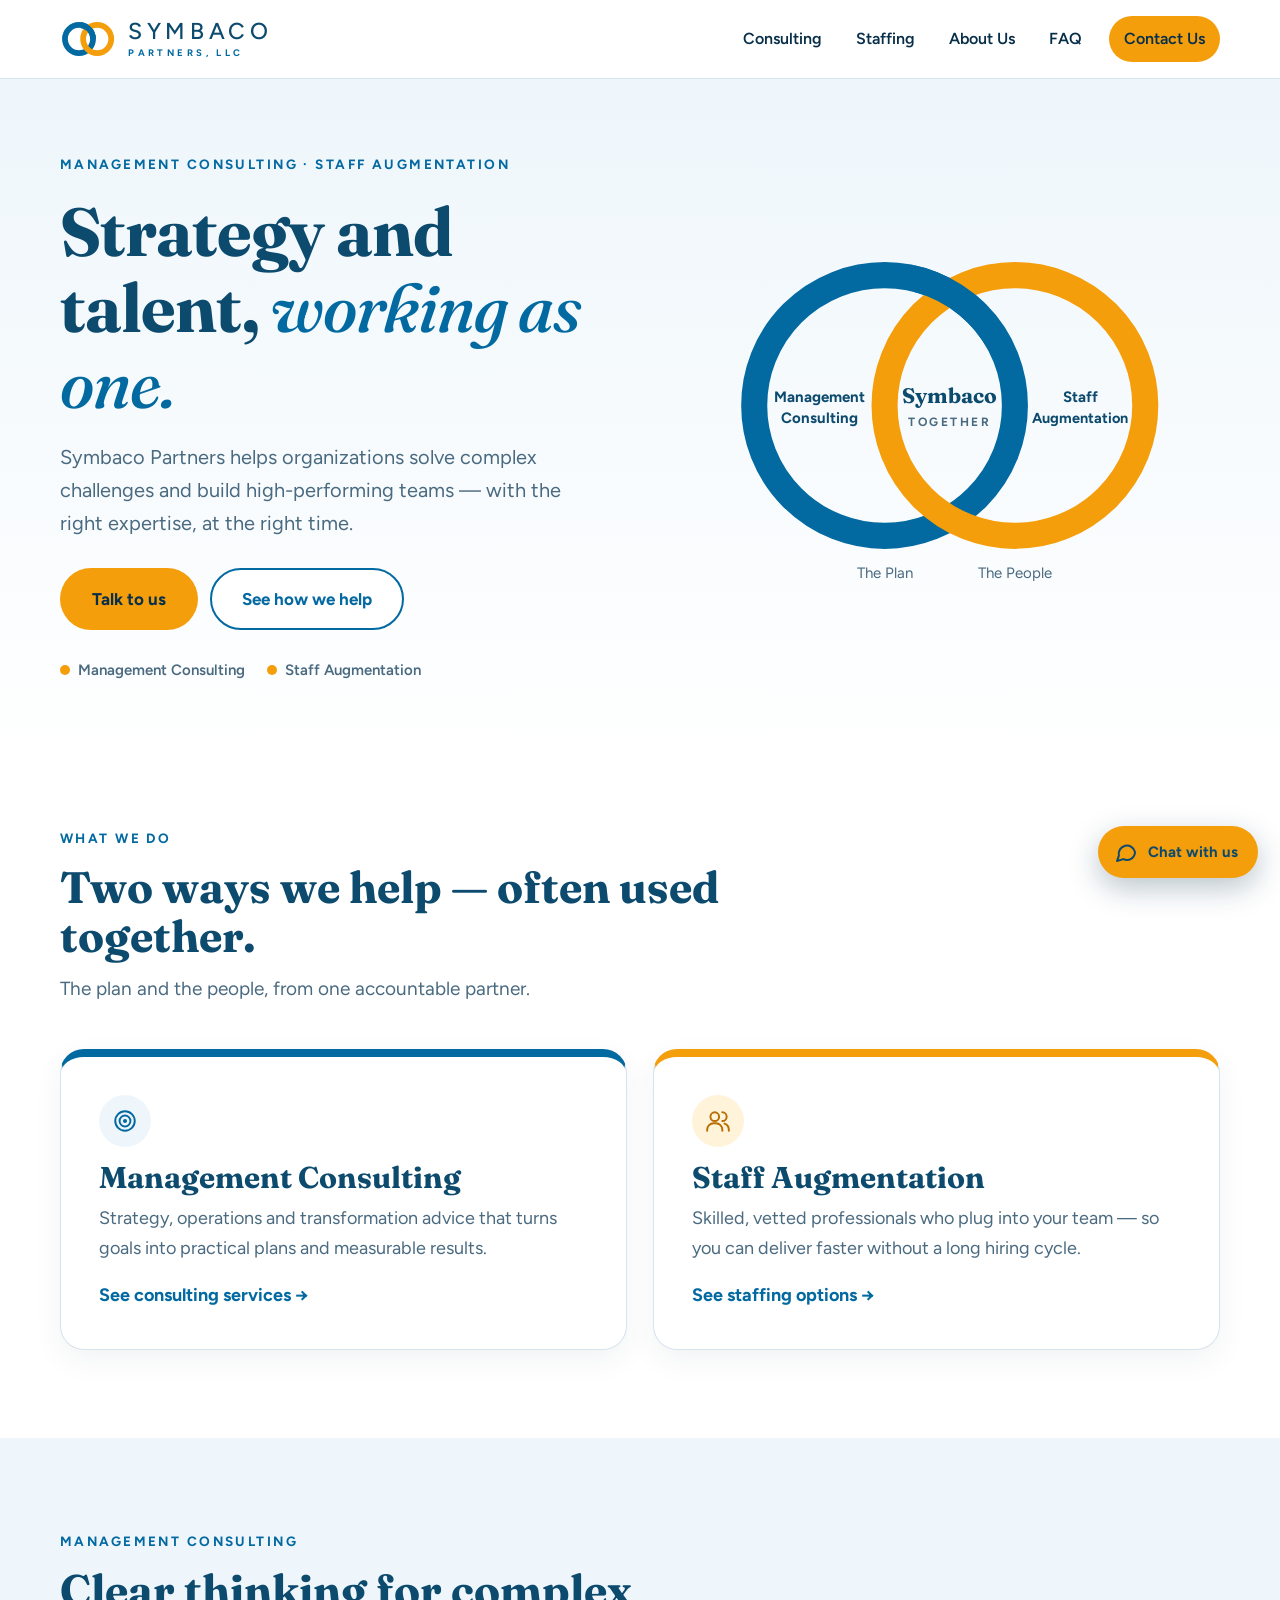
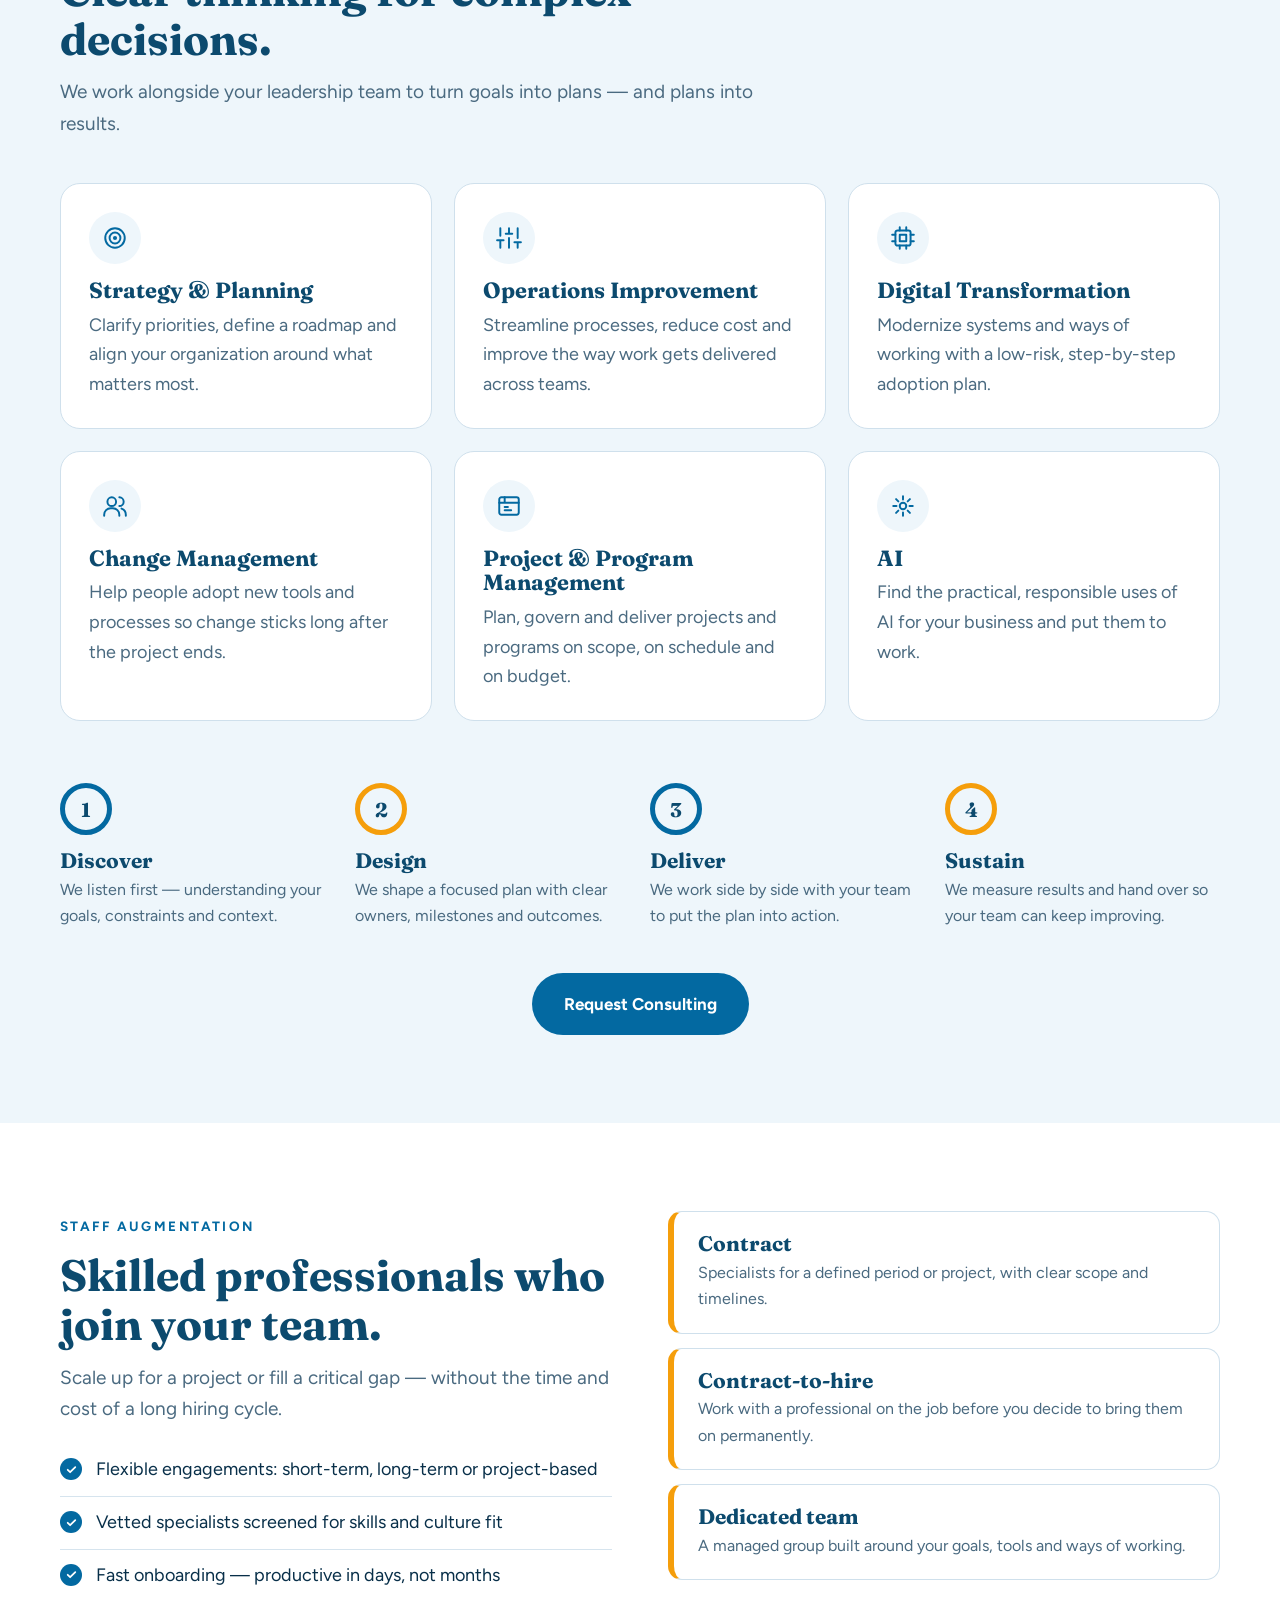
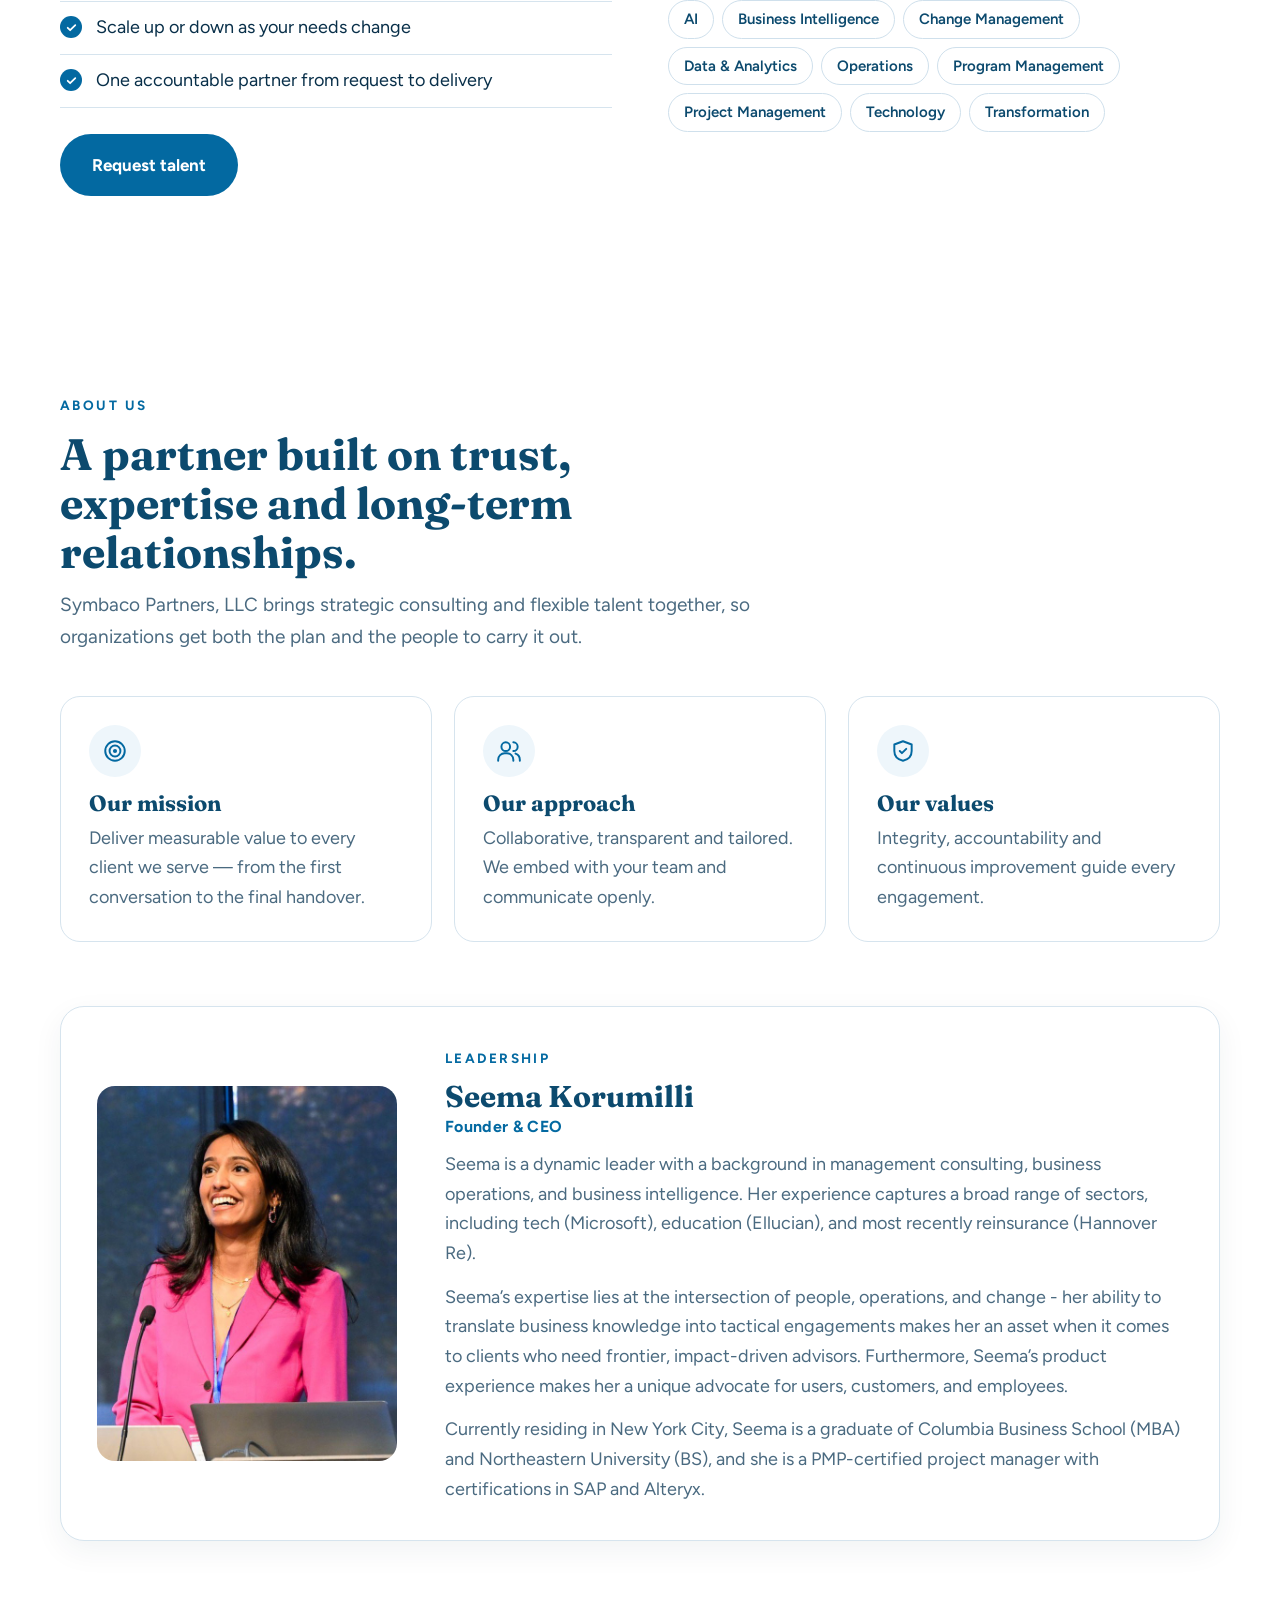
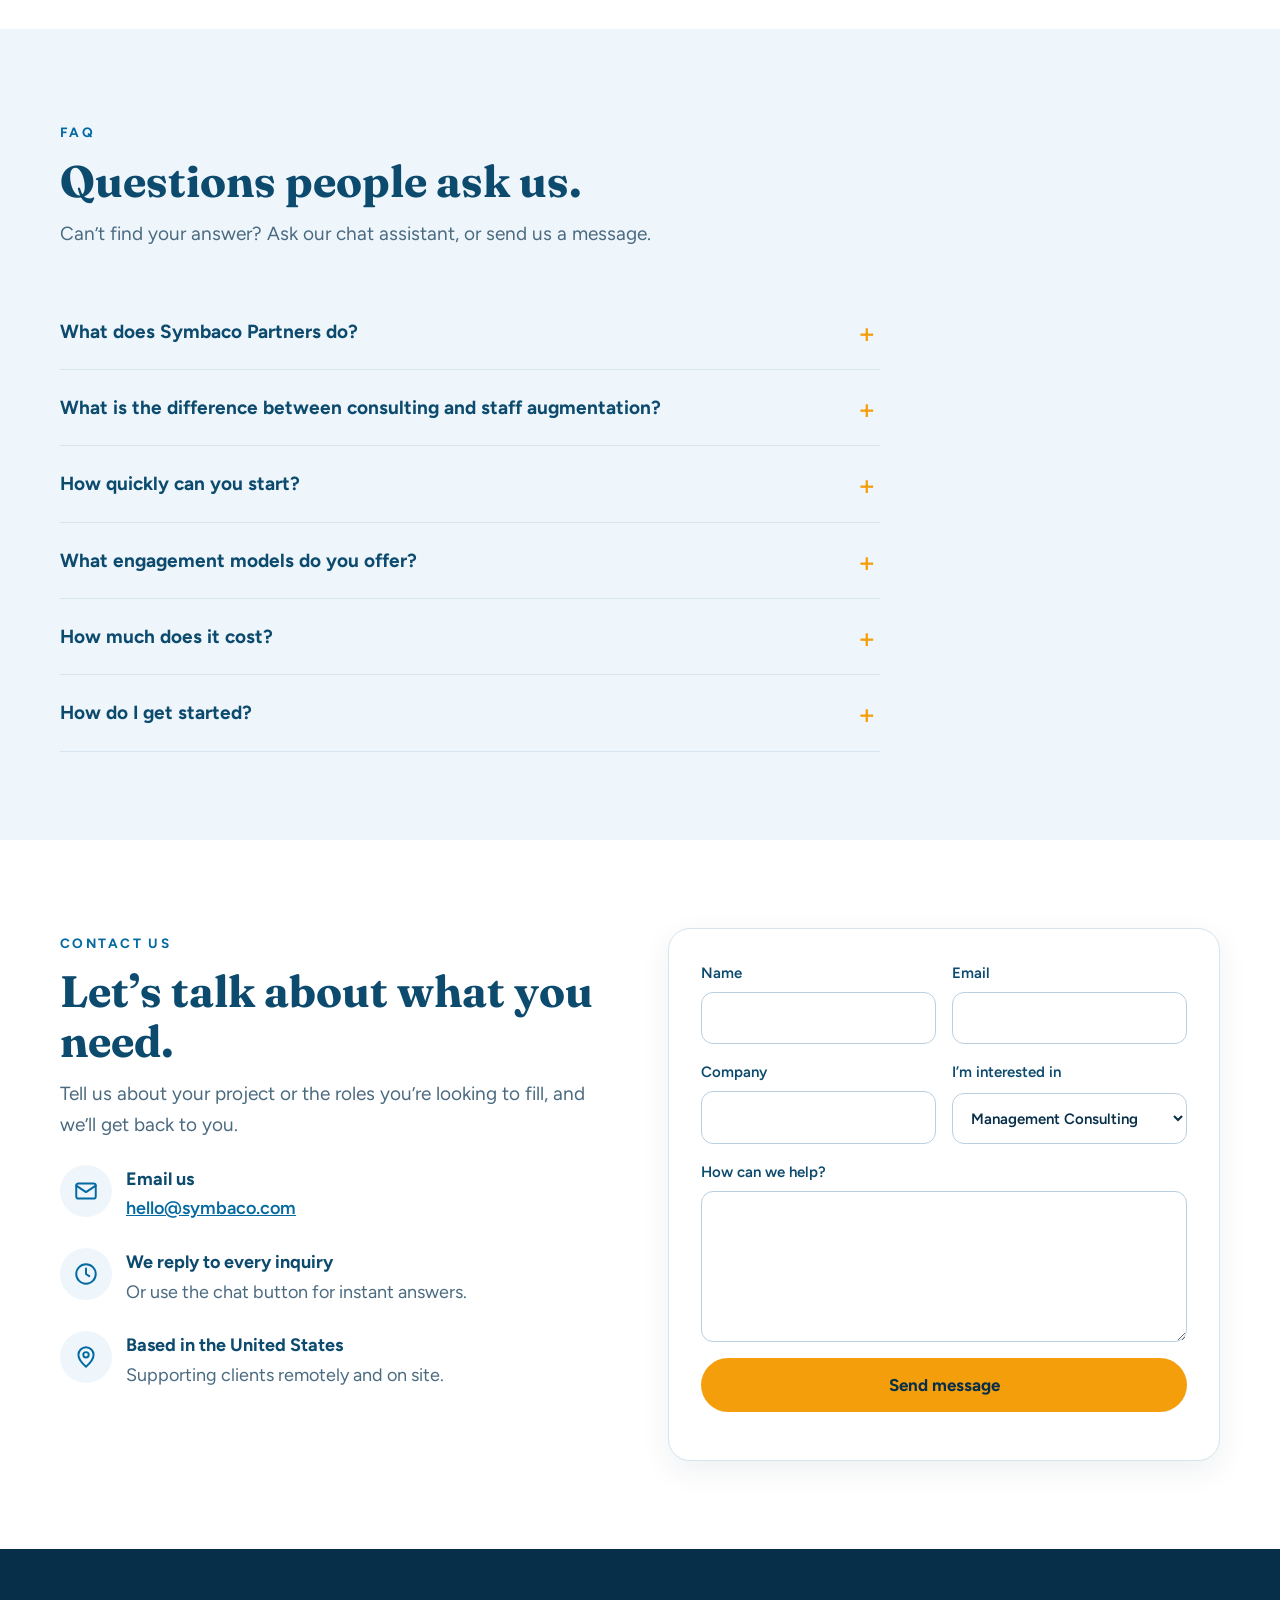
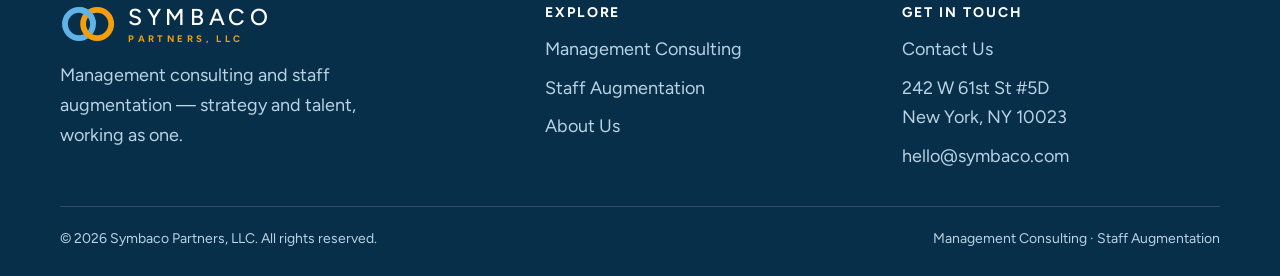
==== commit 98bb892f: "Symbaco: feedback round 2 (slides 8-12) - Ring overlap now interlocks like the logo - Remove Process" ====
--- a/index.html
+++ b/index.html
@@ -1,5 +1,5 @@
 <!doctype html>
-<html lang="en"><head>
+<html lang="en-US"><head>
 <meta charset="utf-8"><meta name="viewport" content="width=device-width,initial-scale=1">
 <title>Symbaco Partners, LLC | Management Consulting & Staff Augmentation</title>
 <meta name="description" content="Symbaco Partners helps organizations solve complex problems with expert management consulting and flexible staff augmentation.">
@@ -21,7 +21,7 @@
 <section class="hero" id="top"><div class="wrap"><div><span class="eyebrow">Management Consulting · Staff Augmentation</span>
 <h1>Strategy and talent, <em>working as one.</em></h1><p class="lead">Symbaco Partners helps organizations solve complex challenges and build high-performing teams — with the right expertise, at the right time.</p>
 <a class="btn o" href="#contact">Talk to us</a> <a class="btn l" href="#services" style="margin-left:8px">See how we help</a>
-<ul class="ticks"><li>Management Consulting</li><li>Staff Augmentation</li></ul></div><svg class="venn" viewBox="0 0 540 380" role="img" aria-label="Two overlapping rings: Management Consulting in blue and Staff Augmentation in orange, joined by Symbaco"><defs><clipPath id="vc"><rect x="270" y="0" width="140" height="190"/></clipPath></defs>
+<ul class="ticks"><li>Management Consulting</li><li>Staff Augmentation</li></ul></div><svg class="venn" viewBox="0 0 540 380" role="img" aria-label="Two overlapping rings: Management Consulting in blue and Staff Augmentation in orange, joined by Symbaco"><defs><clipPath id="vc"><rect x="235" y="0" width="70" height="180"/></clipPath></defs>
 <circle cx="205" cy="180" r="130" fill="none" stroke="#0369a1" stroke-width="26"/><circle cx="335" cy="180" r="130" fill="none" stroke="#f59e0b" stroke-width="26"/><circle cx="205" cy="180" r="130" fill="none" stroke="#0369a1" stroke-width="26" clip-path="url(#vc)"/>
 <text id="vt1" x="270" y="178" text-anchor="middle" font-family="Fraunces,serif" font-size="21" font-weight="700" fill="#0c4a6e">Symbaco</text><text id="vt2" x="270" y="200" text-anchor="middle" font-family="Figtree,sans-serif" font-size="12" font-weight="700" letter-spacing="2.5" fill="#4a6a80">TOGETHER</text>
 <text x="140" y="177" text-anchor="middle" font-family="Figtree,sans-serif" font-size="15" font-weight="700" fill="#0c4a6e">Management</text><text x="140" y="197" text-anchor="middle" font-family="Figtree,sans-serif" font-size="15" font-weight="700" fill="#0c4a6e">Consulting</text>
@@ -30,23 +30,23 @@
 <section id="services" style="padding-top:60px"><div class="wrap"><div class="sh rv"><span class="eyebrow">What we do</span><h2>Two ways we help — often used together.</h2><p>The plan and the people, from one accountable partner.</p></div>
 <div class="two"><article class="big c rv"><span class="ico"><svg viewBox="0 0 24 24" aria-hidden="true" fill="none" stroke="currentColor" stroke-width="1.8" stroke-linecap="round" stroke-linejoin="round"><circle cx="12" cy="12" r="9"/><circle cx="12" cy="12" r="5"/><circle cx="12" cy="12" r="1"/></svg></span><h3>Management Consulting</h3><p>Strategy, operations and transformation advice that turns goals into practical plans and measurable results.</p><a class="more" href="#consulting">See consulting services →</a></article>
 <article class="big s rv"><span class="ico"><svg viewBox="0 0 24 24" aria-hidden="true" fill="none" stroke="currentColor" stroke-width="1.8" stroke-linecap="round" stroke-linejoin="round"><circle cx="9" cy="8" r="4"/><path d="M2 21v-1a6 6 0 0 1 6-6h2a6 6 0 0 1 6 6v1"/><path d="M16 4a4 4 0 0 1 0 8M22 21v-1a6 6 0 0 0-4-5.6"/></svg></span><h3>Staff Augmentation</h3><p>Skilled, vetted professionals who plug into your team — so you can deliver faster without a long hiring cycle.</p><a class="more" href="#staffing">See staffing options →</a></article></div></div></section>
-<section id="consulting" class="alt"><div class="wrap"><div class="sh rv"><span class="eyebrow">Management Consulting</span><h2>Clear thinking for complex decisions.</h2><p>We work alongside your leadership team to turn goals into plans — and plans into results.</p></div><div class="cards"><article class="card rv"><span class="ico"><svg viewBox="0 0 24 24" aria-hidden="true" fill="none" stroke="currentColor" stroke-width="1.8" stroke-linecap="round" stroke-linejoin="round"><circle cx="12" cy="12" r="9"/><circle cx="12" cy="12" r="5"/><circle cx="12" cy="12" r="1"/></svg></span><h3>Strategy &amp; Planning</h3><p>Clarify priorities, define a roadmap and align your organization around what matters most.</p></article><article class="card rv"><span class="ico"><svg viewBox="0 0 24 24" aria-hidden="true" fill="none" stroke="currentColor" stroke-width="1.8" stroke-linecap="round" stroke-linejoin="round"><path d="M4 21v-7M4 10V3M12 21v-9M12 8V3M20 21v-5M20 12V3M1 14h6M9 8h6M17 16h6"/></svg></span><h3>Operations Improvement</h3><p>Streamline processes, reduce cost and improve the way work gets delivered across teams.</p></article><article class="card rv"><span class="ico"><svg viewBox="0 0 24 24" aria-hidden="true" fill="none" stroke="currentColor" stroke-width="1.8" stroke-linecap="round" stroke-linejoin="round"><rect x="5" y="5" width="14" height="14" rx="2"/><rect x="9" y="9" width="6" height="6"/><path d="M9 2v3M15 2v3M9 19v3M15 19v3M2 9h3M2 15h3M19 9h3M19 15h3"/></svg></span><h3>Digital Transformation</h3><p>Modernize systems and ways of working with a low-risk, step-by-step adoption plan.</p></article><article class="card rv"><span class="ico"><svg viewBox="0 0 24 24" aria-hidden="true" fill="none" stroke="currentColor" stroke-width="1.8" stroke-linecap="round" stroke-linejoin="round"><circle cx="9" cy="8" r="4"/><path d="M2 21v-1a6 6 0 0 1 6-6h2a6 6 0 0 1 6 6v1"/><path d="M16 4a4 4 0 0 1 0 8M22 21v-1a6 6 0 0 0-4-5.6"/></svg></span><h3>Change Management</h3><p>Help people adopt new tools and processes so change sticks long after the project ends.</p></article><article class="card rv"><span class="ico"><svg viewBox="0 0 24 24" aria-hidden="true" fill="none" stroke="currentColor" stroke-width="1.8" stroke-linecap="round" stroke-linejoin="round"><rect x="3" y="3" width="7" height="7" rx="1"/><rect x="14" y="14" width="7" height="7" rx="1"/><path d="M10 6.5h4a3 3 0 0 1 3 3V14"/></svg></span><h3>Process Optimization</h3><p>Map, simplify and automate workflows to remove bottlenecks and rework.</p></article><article class="card rv"><span class="ico"><svg viewBox="0 0 24 24" aria-hidden="true" fill="none" stroke="currentColor" stroke-width="1.8" stroke-linecap="round" stroke-linejoin="round"><path d="M3 3v18h18"/><path d="M7 15l4-5 3 3 5-7"/></svg></span><h3>Performance &amp; Analytics</h3><p>Define the right metrics and dashboards so decisions are based on facts, not guesses.</p></article><article class="card rv"><span class="ico"><svg viewBox="0 0 24 24" aria-hidden="true" fill="none" stroke="currentColor" stroke-width="1.8" stroke-linecap="round" stroke-linejoin="round"><rect x="3" y="4" width="18" height="16" rx="2"/><path d="M3 9h18M8 4v5M8 13h3M8 16h6"/></svg></span><h3>Project &amp; Program Management</h3><p>Plan, govern and deliver projects and programs on scope, on schedule and on budget.</p></article><article class="card rv"><span class="ico"><svg viewBox="0 0 24 24" aria-hidden="true" fill="none" stroke="currentColor" stroke-width="1.8" stroke-linecap="round" stroke-linejoin="round"><circle cx="12" cy="12" r="3"/><path d="M12 3v3M12 18v3M3 12h3M18 12h3M5.6 5.6l2.1 2.1M16.3 16.3l2.1 2.1M18.4 5.6l-2.1 2.1M7.7 16.3l-2.1 2.1"/></svg></span><h3>AI</h3><p>Find the practical, responsible uses of AI for your business and put them to work.</p></article></div>
+<section id="consulting" class="alt"><div class="wrap"><div class="sh rv"><span class="eyebrow">Management Consulting</span><h2>Clear thinking for complex decisions.</h2><p>We work alongside your leadership team to turn goals into plans — and plans into results.</p></div><div class="cards"><article class="card rv"><span class="ico"><svg viewBox="0 0 24 24" aria-hidden="true" fill="none" stroke="currentColor" stroke-width="1.8" stroke-linecap="round" stroke-linejoin="round"><circle cx="12" cy="12" r="9"/><circle cx="12" cy="12" r="5"/><circle cx="12" cy="12" r="1"/></svg></span><h3>Strategy &amp; Planning</h3><p>Clarify priorities, define a roadmap and align your organization around what matters most.</p></article><article class="card rv"><span class="ico"><svg viewBox="0 0 24 24" aria-hidden="true" fill="none" stroke="currentColor" stroke-width="1.8" stroke-linecap="round" stroke-linejoin="round"><path d="M4 21v-7M4 10V3M12 21v-9M12 8V3M20 21v-5M20 12V3M1 14h6M9 8h6M17 16h6"/></svg></span><h3>Operations Improvement</h3><p>Streamline processes, reduce cost and improve the way work gets delivered across teams.</p></article><article class="card rv"><span class="ico"><svg viewBox="0 0 24 24" aria-hidden="true" fill="none" stroke="currentColor" stroke-width="1.8" stroke-linecap="round" stroke-linejoin="round"><rect x="5" y="5" width="14" height="14" rx="2"/><rect x="9" y="9" width="6" height="6"/><path d="M9 2v3M15 2v3M9 19v3M15 19v3M2 9h3M2 15h3M19 9h3M19 15h3"/></svg></span><h3>Digital Transformation</h3><p>Modernize systems and ways of working with a low-risk, step-by-step adoption plan.</p></article><article class="card rv"><span class="ico"><svg viewBox="0 0 24 24" aria-hidden="true" fill="none" stroke="currentColor" stroke-width="1.8" stroke-linecap="round" stroke-linejoin="round"><circle cx="9" cy="8" r="4"/><path d="M2 21v-1a6 6 0 0 1 6-6h2a6 6 0 0 1 6 6v1"/><path d="M16 4a4 4 0 0 1 0 8M22 21v-1a6 6 0 0 0-4-5.6"/></svg></span><h3>Change Management</h3><p>Help people adopt new tools and processes so change sticks long after the project ends.</p></article><article class="card rv"><span class="ico"><svg viewBox="0 0 24 24" aria-hidden="true" fill="none" stroke="currentColor" stroke-width="1.8" stroke-linecap="round" stroke-linejoin="round"><rect x="3" y="4" width="18" height="16" rx="2"/><path d="M3 9h18M8 4v5M8 13h3M8 16h6"/></svg></span><h3>Project &amp; Program Management</h3><p>Plan, govern and deliver projects and programs on scope, on schedule and on budget.</p></article><article class="card rv"><span class="ico"><svg viewBox="0 0 24 24" aria-hidden="true" fill="none" stroke="currentColor" stroke-width="1.8" stroke-linecap="round" stroke-linejoin="round"><circle cx="12" cy="12" r="3"/><path d="M12 3v3M12 18v3M3 12h3M18 12h3M5.6 5.6l2.1 2.1M16.3 16.3l2.1 2.1M18.4 5.6l-2.1 2.1M7.7 16.3l-2.1 2.1"/></svg></span><h3>AI</h3><p>Find the practical, responsible uses of AI for your business and put them to work.</p></article></div>
 <div class="steps"><div class="step rv"><b>1</b><h4>Discover</h4><p>We listen first — understanding your goals, constraints and context.</p></div><div class="step rv"><b>2</b><h4>Design</h4><p>We shape a focused plan with clear owners, milestones and outcomes.</p></div><div class="step rv"><b>3</b><h4>Deliver</h4><p>We work side by side with your team to put the plan into action.</p></div><div class="step rv"><b>4</b><h4>Sustain</h4><p>We measure results and hand over so your team can keep improving.</p></div></div><p class="req-row rv"><a class="btn b" href="#contact" data-service="Management Consulting">Request Consulting</a></p></div></section>
 <section id="staffing"><div class="wrap split"><div class="rv"><span class="eyebrow">Staff Augmentation</span><h2 style="font-size:clamp(30px,3.6vw,44px);margin:10px 0 12px">Skilled professionals who join your team.</h2><p style="color:var(--mut);font-size:19px;margin:0">Scale up for a project or fill a critical gap — without the time and cost of a long hiring cycle.</p><ul class="ck"><li>Flexible engagements: short-term, long-term or project-based</li><li>Vetted specialists screened for skills and culture fit</li><li>Fast onboarding — productive in days, not months</li><li>Scale up or down as your needs change</li><li>One accountable partner from request to delivery</li></ul><p style="margin-top:26px"><a class="btn b" href="#contact" data-service="Staff Augmentation">Request talent</a></p></div>
-<div class="rv"><div class="models"><div class="model"><h3>Contract</h3><p>Specialists for a defined period or project, with clear scope and timelines.</p></div><div class="model"><h3>Contract-to-hire</h3><p>Work with a professional on the job before you decide to bring them on permanently.</p></div><div class="model"><h3>Dedicated team</h3><p>A managed group built around your goals, tools and ways of working.</p></div></div><div class="tags"><span>Technology</span><span>Data &amp; Analytics</span><span>Finance</span><span>Operations</span><span>Project Management</span><span>Change Management</span><span>Program Management</span><span>AI</span><span>Business Analysis</span></div></div></div></section>
+<div class="rv"><div class="models"><div class="model"><h3>Contract</h3><p>Specialists for a defined period or project, with clear scope and timelines.</p></div><div class="model"><h3>Contract-to-hire</h3><p>Work with a professional on the job before you decide to bring them on permanently.</p></div><div class="model"><h3>Dedicated team</h3><p>A managed group built around your goals, tools and ways of working.</p></div></div><div class="tags"><span>AI</span><span>Business Intelligence</span><span>Change Management</span><span>Data &amp; Analytics</span><span>Operations</span><span>Program Management</span><span>Project Management</span><span>Technology</span><span>Transformation</span></div></div></div></section>
 <section id="about"><div class="wrap"><div class="sh rv"><span class="eyebrow">About Us</span><h2>A partner built on trust, expertise and long-term relationships.</h2><p>Symbaco Partners, LLC brings strategic consulting and flexible talent together, so organizations get both the plan and the people to carry it out.</p></div>
 <div class="cards"><article class="card rv"><span class="ico"><svg viewBox="0 0 24 24" aria-hidden="true" fill="none" stroke="currentColor" stroke-width="1.8" stroke-linecap="round" stroke-linejoin="round"><circle cx="12" cy="12" r="9"/><circle cx="12" cy="12" r="5"/><circle cx="12" cy="12" r="1"/></svg></span><h3>Our mission</h3><p>Deliver measurable value to every client we serve — from the first conversation to the final handover.</p></article><article class="card rv"><span class="ico"><svg viewBox="0 0 24 24" aria-hidden="true" fill="none" stroke="currentColor" stroke-width="1.8" stroke-linecap="round" stroke-linejoin="round"><circle cx="9" cy="8" r="4"/><path d="M2 21v-1a6 6 0 0 1 6-6h2a6 6 0 0 1 6 6v1"/><path d="M16 4a4 4 0 0 1 0 8M22 21v-1a6 6 0 0 0-4-5.6"/></svg></span><h3>Our approach</h3><p>Collaborative, transparent and tailored. We embed with your team and communicate openly.</p></article><article class="card rv"><span class="ico"><svg viewBox="0 0 24 24" aria-hidden="true" fill="none" stroke="currentColor" stroke-width="1.8" stroke-linecap="round" stroke-linejoin="round"><path d="M12 3l8 3v6c0 5-3.5 8-8 9-4.5-1-8-4-8-9V6z"/><path d="M9 12l2 2 4-4"/></svg></span><h3>Our values</h3><p>Integrity, accountability and continuous improvement guide every engagement.</p></article></div><div class="founder rv"><img src="/assets/seema-korumilli.jpg" alt="Seema Korumilli, Founder &amp; CEO of Symbaco Partners" width="640" height="800" loading="lazy"><div><span class="eyebrow">Leadership</span><h3>Seema Korumilli <span>Founder &amp; CEO</span></h3>
 <p>Seema is a dynamic leader with a background in management consulting, business operations, and business intelligence. Her experience captures a broad range of sectors, including tech (Microsoft), education (Ellucian), and most recently reinsurance (Hannover Re).</p>
 <p>Seema’s expertise lies at the intersection of people, operations, and change - her ability to translate business knowledge into tactical engagements makes her an asset when it comes to clients who need frontier, impact-driven advisors. Furthermore, Seema’s product experience makes her a unique advocate for users, customers, and employees.</p>
 <p>Currently residing in New York City, Seema is a graduate of Columbia Business School (MBA) and Northeastern University (BS), and she is a PMP-certified project manager with certifications in SAP and Alteryx.</p></div></div></div></section>
-<section id="faq" class="alt"><div class="wrap"><div class="sh rv"><span class="eyebrow">FAQ</span><h2>Questions people ask us.</h2><p>Can’t find your answer? Ask our chat assistant, or send us a message.</p></div><div class="faq"><details class="rv"><summary>What does Symbaco Partners do?</summary><p>We are a management consulting and staff augmentation firm. We help organizations solve complex challenges and build high-performing teams — with the right expertise, at the right time.</p></details><details class="rv"><summary>What is the difference between consulting and staff augmentation?</summary><p>Management consulting gives you advice and a plan — strategy, operations, transformation. Staff augmentation adds skilled professionals to your own team so you can deliver faster. Many clients use both together.</p></details><details class="rv"><summary>How quickly can you start?</summary><p>We focus on fast onboarding — productive in days, not months. Exact timing depends on the role or project, so tell us what you need and we will give you a realistic plan.</p></details><details class="rv"><summary>What engagement models do you offer?</summary><p>Contract, contract-to-hire and dedicated team — short-term, long-term or project-based.</p></details><details class="rv"><summary>How much does it cost?</summary><p>Pricing depends on scope, so we tailor every proposal. Send us a few details and we will get back to you.</p></details><details class="rv"><summary>How do I get started?</summary><p>Use the contact form, tell us about your project or the roles you need, and we will reply to every enquiry. You can also ask the chat assistant any question.</p></details></div></div></section>
+<section id="faq" class="alt"><div class="wrap"><div class="sh rv"><span class="eyebrow">FAQ</span><h2>Questions people ask us.</h2><p>Can’t find your answer? Ask our chat assistant, or send us a message.</p></div><div class="faq"><details class="rv"><summary>What does Symbaco Partners do?</summary><p>We are a management consulting and staff augmentation firm. We help organizations solve complex challenges and build high-performing teams — with the right expertise, at the right time.</p></details><details class="rv"><summary>What is the difference between consulting and staff augmentation?</summary><p>Management consulting gives you advice and a plan — strategy, operations, transformation. Staff augmentation adds skilled professionals to your own team so you can deliver faster. Many clients use both together.</p></details><details class="rv"><summary>How quickly can you start?</summary><p>We focus on fast onboarding — productive in days, not months. Exact timing depends on the role or project, so tell us what you need and we will give you a realistic plan.</p></details><details class="rv"><summary>What engagement models do you offer?</summary><p>Contract, contract-to-hire and dedicated team — short-term, long-term or project-based.</p></details><details class="rv"><summary>How much does it cost?</summary><p>Pricing depends on scope, so we tailor every proposal. Send us a few details and we will get back to you.</p></details><details class="rv"><summary>How do I get started?</summary><p>Use the contact form, tell us about your project or the roles you need, and we will reply to every inquiry. You can also ask the chat assistant any question.</p></details></div></div></section>
 <section id="contact"><div class="wrap split"><div class="rv"><span class="eyebrow">Contact Us</span><h2 style="font-size:clamp(30px,3.6vw,44px);margin:10px 0 12px">Let’s talk about what you need.</h2><p style="color:var(--mut);font-size:19px;margin:0">Tell us about your project or the roles you’re looking to fill, and we’ll get back to you.</p>
-<div class="info"><span class="ico"><svg viewBox="0 0 24 24" aria-hidden="true" fill="none" stroke="currentColor" stroke-width="1.8" stroke-linecap="round" stroke-linejoin="round"><circle cx="12" cy="12" r="9"/><path d="M12 7v5l3 2"/></svg></span><div><strong>We reply to every enquiry</strong><br><span style="color:var(--mut)">Or use the chat button for instant answers.</span></div></div><div class="info"><span class="ico"><svg viewBox="0 0 24 24" aria-hidden="true" fill="none" stroke="currentColor" stroke-width="1.8" stroke-linecap="round" stroke-linejoin="round"><path d="M12 21s-7-6-7-11a7 7 0 0 1 14 0c0 5-7 11-7 11z"/><circle cx="12" cy="10" r="2.5"/></svg></span><div><strong>Based in the United States</strong><br><span style="color:var(--mut)">Supporting clients remotely and on site.</span></div></div></div><form id="contact-form" class="rv" novalidate>
+<div class="info"><span class="ico"><svg viewBox="0 0 24 24" aria-hidden="true" fill="none" stroke="currentColor" stroke-width="1.8" stroke-linecap="round" stroke-linejoin="round"><rect x="3" y="5" width="18" height="14" rx="2"/><path d="M3 7l9 6 9-6"/></svg></span><div><strong>Email us</strong><br><a href="mailto:hello@symbaco.com" style="color:var(--blue);font-weight:600">hello@symbaco.com</a></div></div><div class="info"><span class="ico"><svg viewBox="0 0 24 24" aria-hidden="true" fill="none" stroke="currentColor" stroke-width="1.8" stroke-linecap="round" stroke-linejoin="round"><circle cx="12" cy="12" r="9"/><path d="M12 7v5l3 2"/></svg></span><div><strong>We reply to every inquiry</strong><br><span style="color:var(--mut)">Or use the chat button for instant answers.</span></div></div><div class="info"><span class="ico"><svg viewBox="0 0 24 24" aria-hidden="true" fill="none" stroke="currentColor" stroke-width="1.8" stroke-linecap="round" stroke-linejoin="round"><path d="M12 21s-7-6-7-11a7 7 0 0 1 14 0c0 5-7 11-7 11z"/><circle cx="12" cy="10" r="2.5"/></svg></span><div><strong>Based in the United States</strong><br><span style="color:var(--mut)">Supporting clients remotely and on site.</span></div></div></div><form id="contact-form" class="rv" novalidate>
 <div class="row2"><label>Name<input name="name" required autocomplete="name"></label><label>Email<input type="email" name="email" required autocomplete="email"></label></div>
 <div class="row2"><label>Company<input name="company" autocomplete="organization"></label><label>I’m interested in<select name="service"><option>Management Consulting</option><option>Staff Augmentation</option><option>Something else</option></select></label></div>
 <label>How can we help?<textarea name="message" rows="5" required></textarea></label>
 <input class="hp" name="website" tabindex="-1" autocomplete="off" aria-hidden="true">
 <button class="btn o" type="submit">Send message</button><p id="form-status" class="note" role="status" aria-live="polite"></p></form></div></section>
 </main>
-<footer><div class="wrap"><div class="fg"><div><a class="brand " href="/" aria-label="Symbaco Partners, LLC – home"><svg xmlns="http://www.w3.org/2000/svg" viewBox="-6 20 136 92" style='height:38px;width:auto'><defs><clipPath id="a2"><rect x="44" y="0" width="40" height="66"/></clipPath></defs><circle cx="40" cy="66" r="34" fill="none" stroke="#5fb3e6" stroke-width="14"/><circle cx="84" cy="66" r="34" fill="none" stroke="#f59e0b" stroke-width="14"/><circle cx="40" cy="66" r="34" fill="none" stroke="#5fb3e6" stroke-width="14" clip-path="url(#a2)"/></svg><span class="brand-text"><span class="b1">SYMBACO</span><span class="b2">PARTNERS, LLC</span></span></a><p style="margin-top:18px;max-width:340px">Management consulting and staff augmentation — strategy and talent, working as one.</p></div><div><h4>Explore</h4><ul><li><a href="/#consulting">Management Consulting</a></li><li><a href="/#staffing">Staff Augmentation</a></li><li><a href="/#about">About Us</a></li></ul></div><div><h4>Get in touch</h4><ul><li><a href="/#contact">Contact Us</a></li><li><address style="font-style:normal">242 W 61st St #5D<br>New York, NY 10023</address></li></ul></div></div><div class="copy"><span>© <span id="year">2026</span> Symbaco Partners, LLC. All rights reserved.</span><span>Management Consulting · Staff Augmentation</span></div></div></footer>
+<footer><div class="wrap"><div class="fg"><div><a class="brand " href="/" aria-label="Symbaco Partners, LLC – home"><svg xmlns="http://www.w3.org/2000/svg" viewBox="-6 20 136 92" style='height:38px;width:auto'><defs><clipPath id="a2"><rect x="44" y="0" width="40" height="66"/></clipPath></defs><circle cx="40" cy="66" r="34" fill="none" stroke="#5fb3e6" stroke-width="14"/><circle cx="84" cy="66" r="34" fill="none" stroke="#f59e0b" stroke-width="14"/><circle cx="40" cy="66" r="34" fill="none" stroke="#5fb3e6" stroke-width="14" clip-path="url(#a2)"/></svg><span class="brand-text"><span class="b1">SYMBACO</span><span class="b2">PARTNERS, LLC</span></span></a><p style="margin-top:18px;max-width:340px">Management consulting and staff augmentation — strategy and talent, working as one.</p></div><div><h4>Explore</h4><ul><li><a href="/#consulting">Management Consulting</a></li><li><a href="/#staffing">Staff Augmentation</a></li><li><a href="/#about">About Us</a></li></ul></div><div><h4>Get in touch</h4><ul><li><a href="/#contact">Contact Us</a></li><li><address style="font-style:normal">242 W 61st St #5D<br>New York, NY 10023</address></li><li><a href="mailto:hello@symbaco.com">hello@symbaco.com</a></li></ul></div></div><div class="copy"><span>© <span id="year">2026</span> Symbaco Partners, LLC. All rights reserved.</span><span>Management Consulting · Staff Augmentation</span></div></div></footer>
 <script>window.SYM={links:{consulting:"/#consulting",staffing:"/#staffing",about:"/#about",contact:"/#contact"}};</script><script src="/js/main.js" defer></script><script src="/js/chat.js" defer></script></body></html>
--- a/css/chat.css
+++ b/css/chat.css
@@ -29,3 +29,5 @@
 .sc-foot{font-size:11.5px;color:#5b7a8c;text-align:center;padding:0 12px 10px;background:#fff}
 @media(max-width:520px){#sym-chat{right:10px;left:10px;width:auto;bottom:84px;height:calc(100vh - 110px)}#sym-chat-btn{right:14px;bottom:14px}#sym-chat-btn span{display:none}#sym-chat-btn{padding:15px}}
 @media(prefers-reduced-motion:reduce){#sym-chat.open{animation:none}.sc-typing i{animation:none}}
+
+.sc-foot a{color:#0369a1;font-weight:700;text-decoration:none}.sc-foot a:hover{text-decoration:underline}
